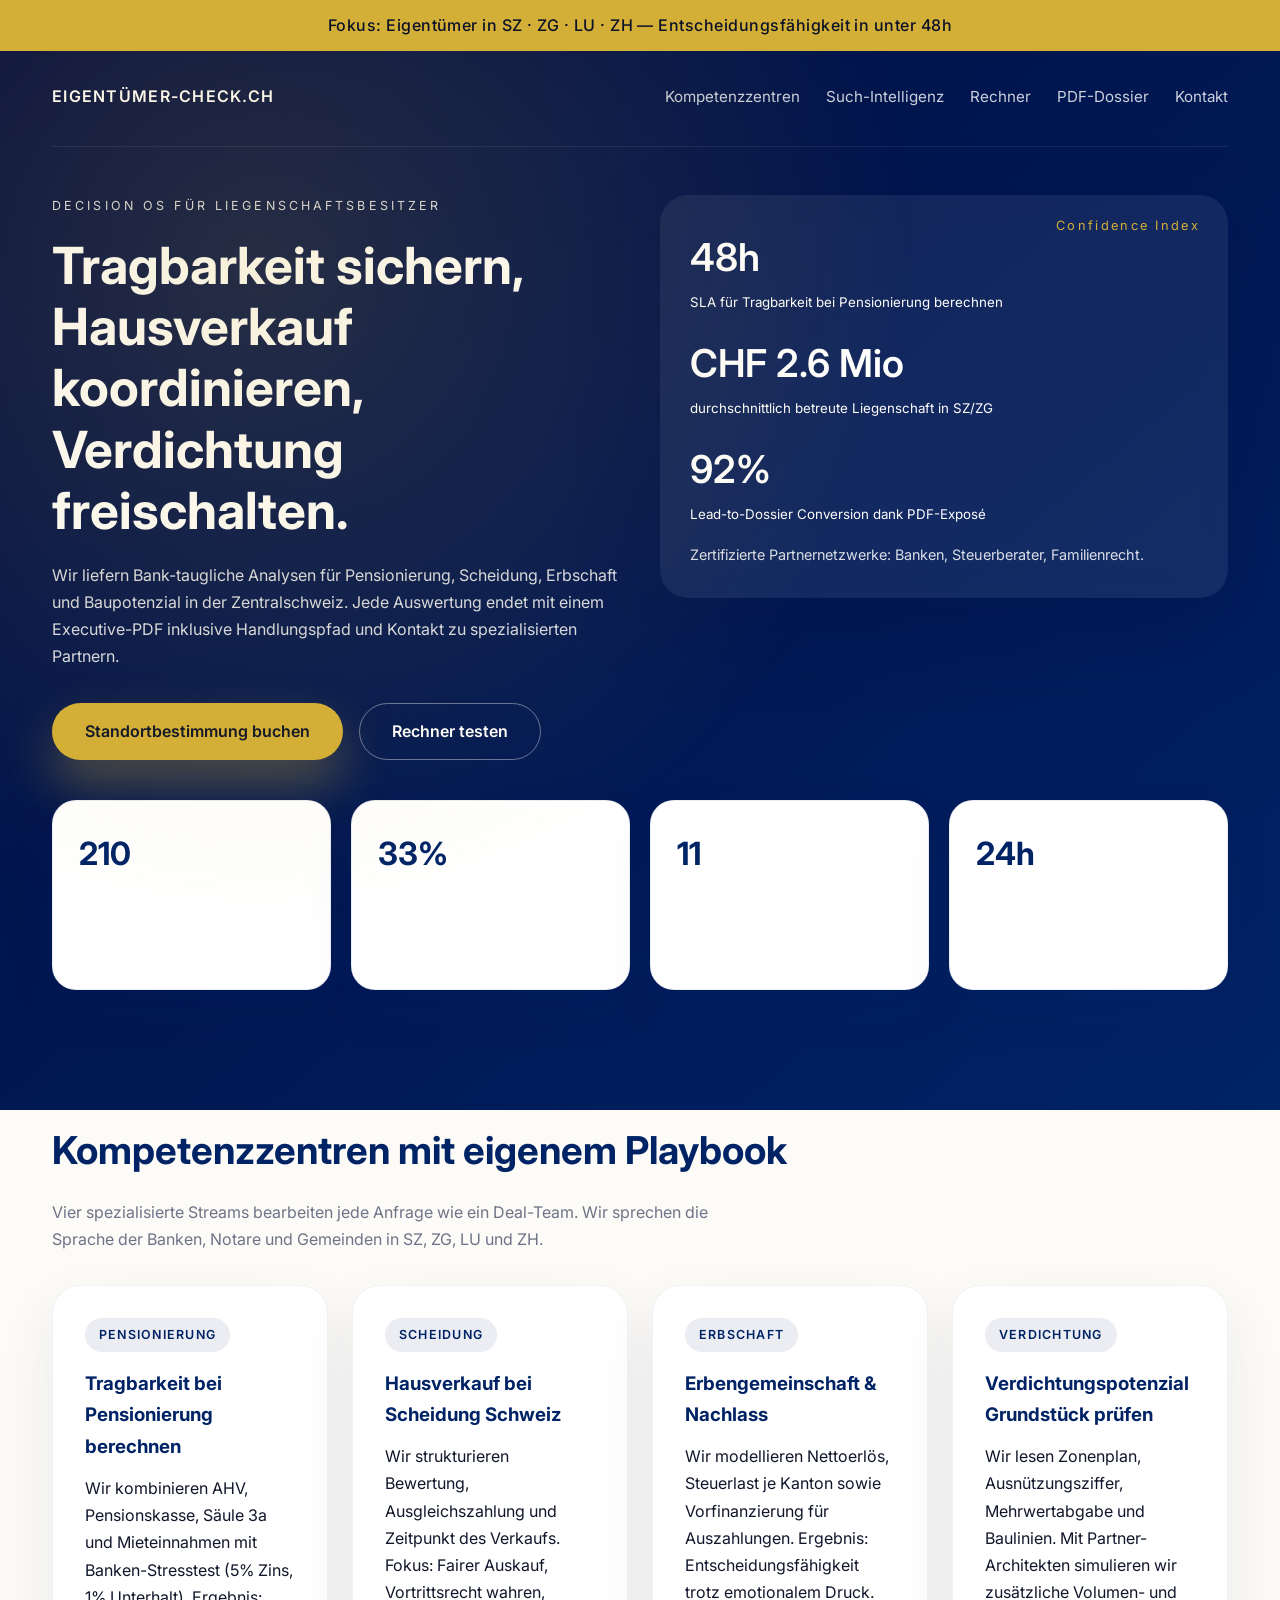
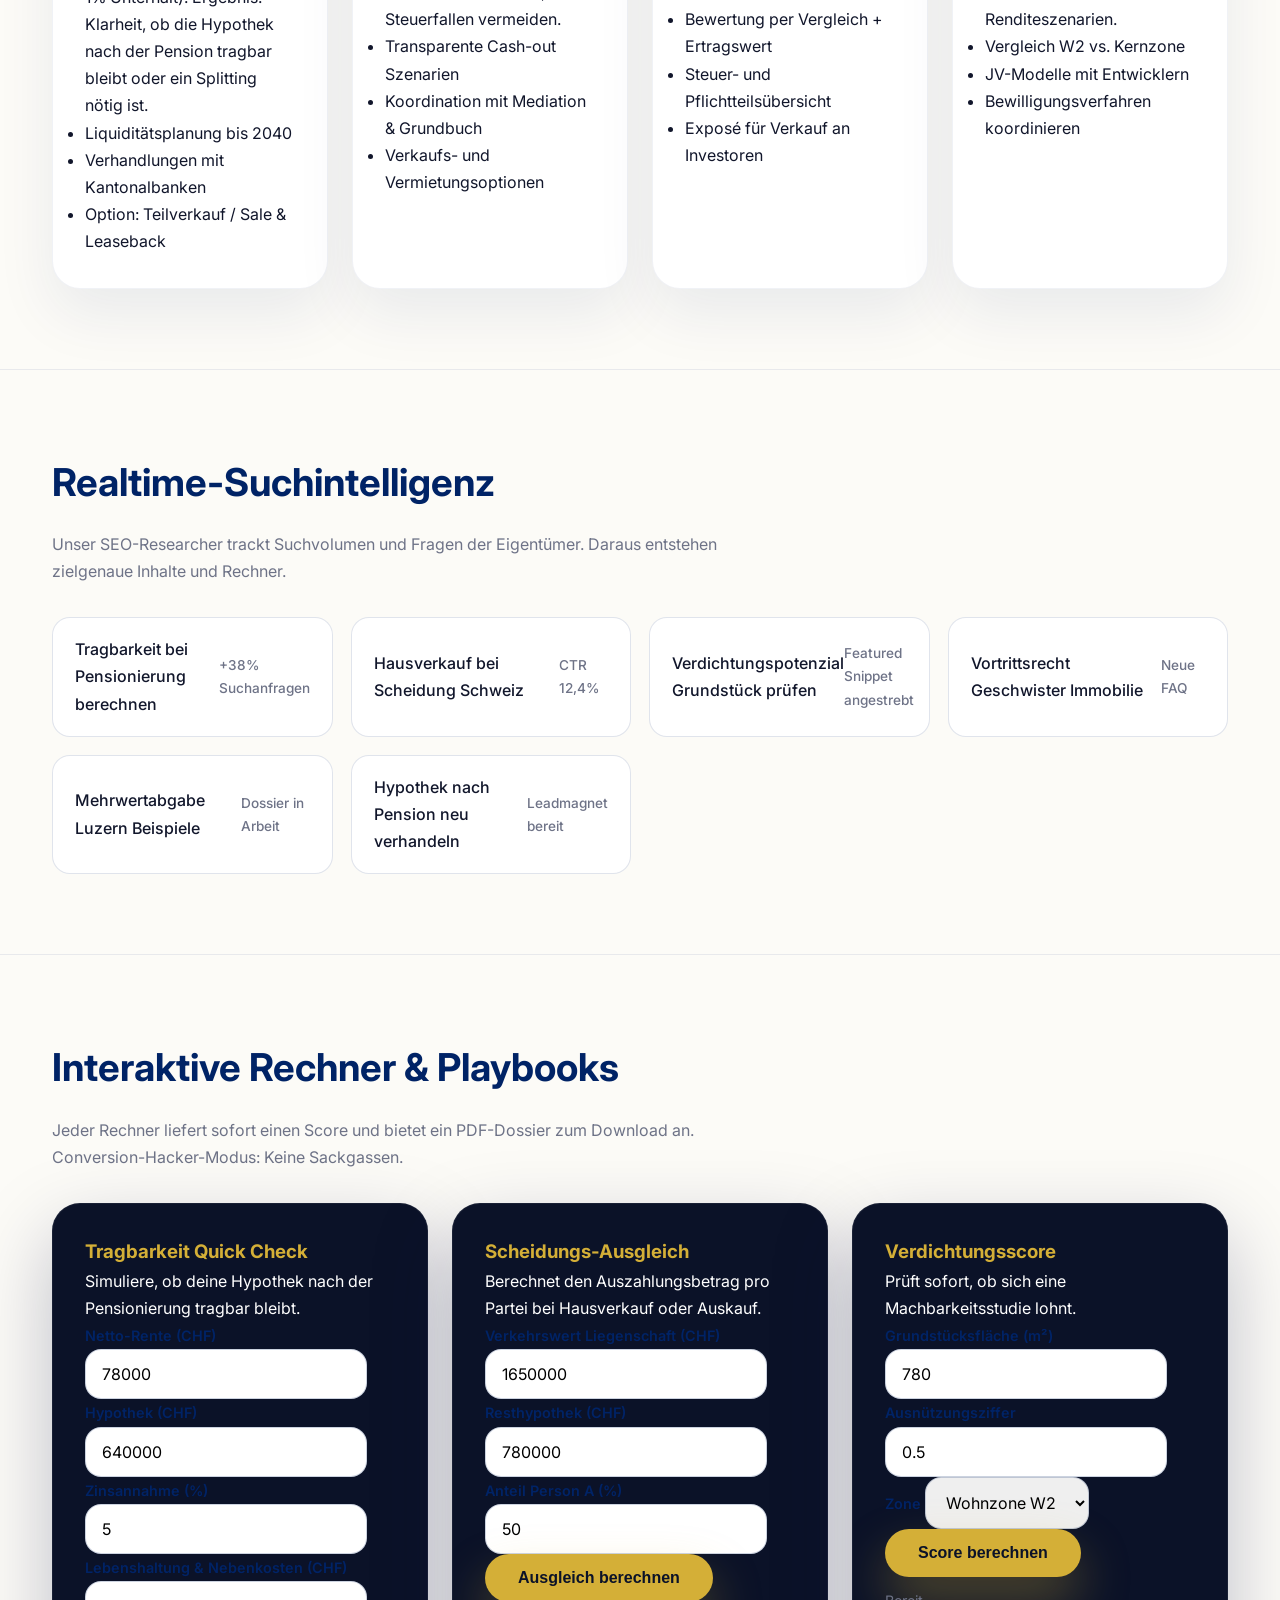
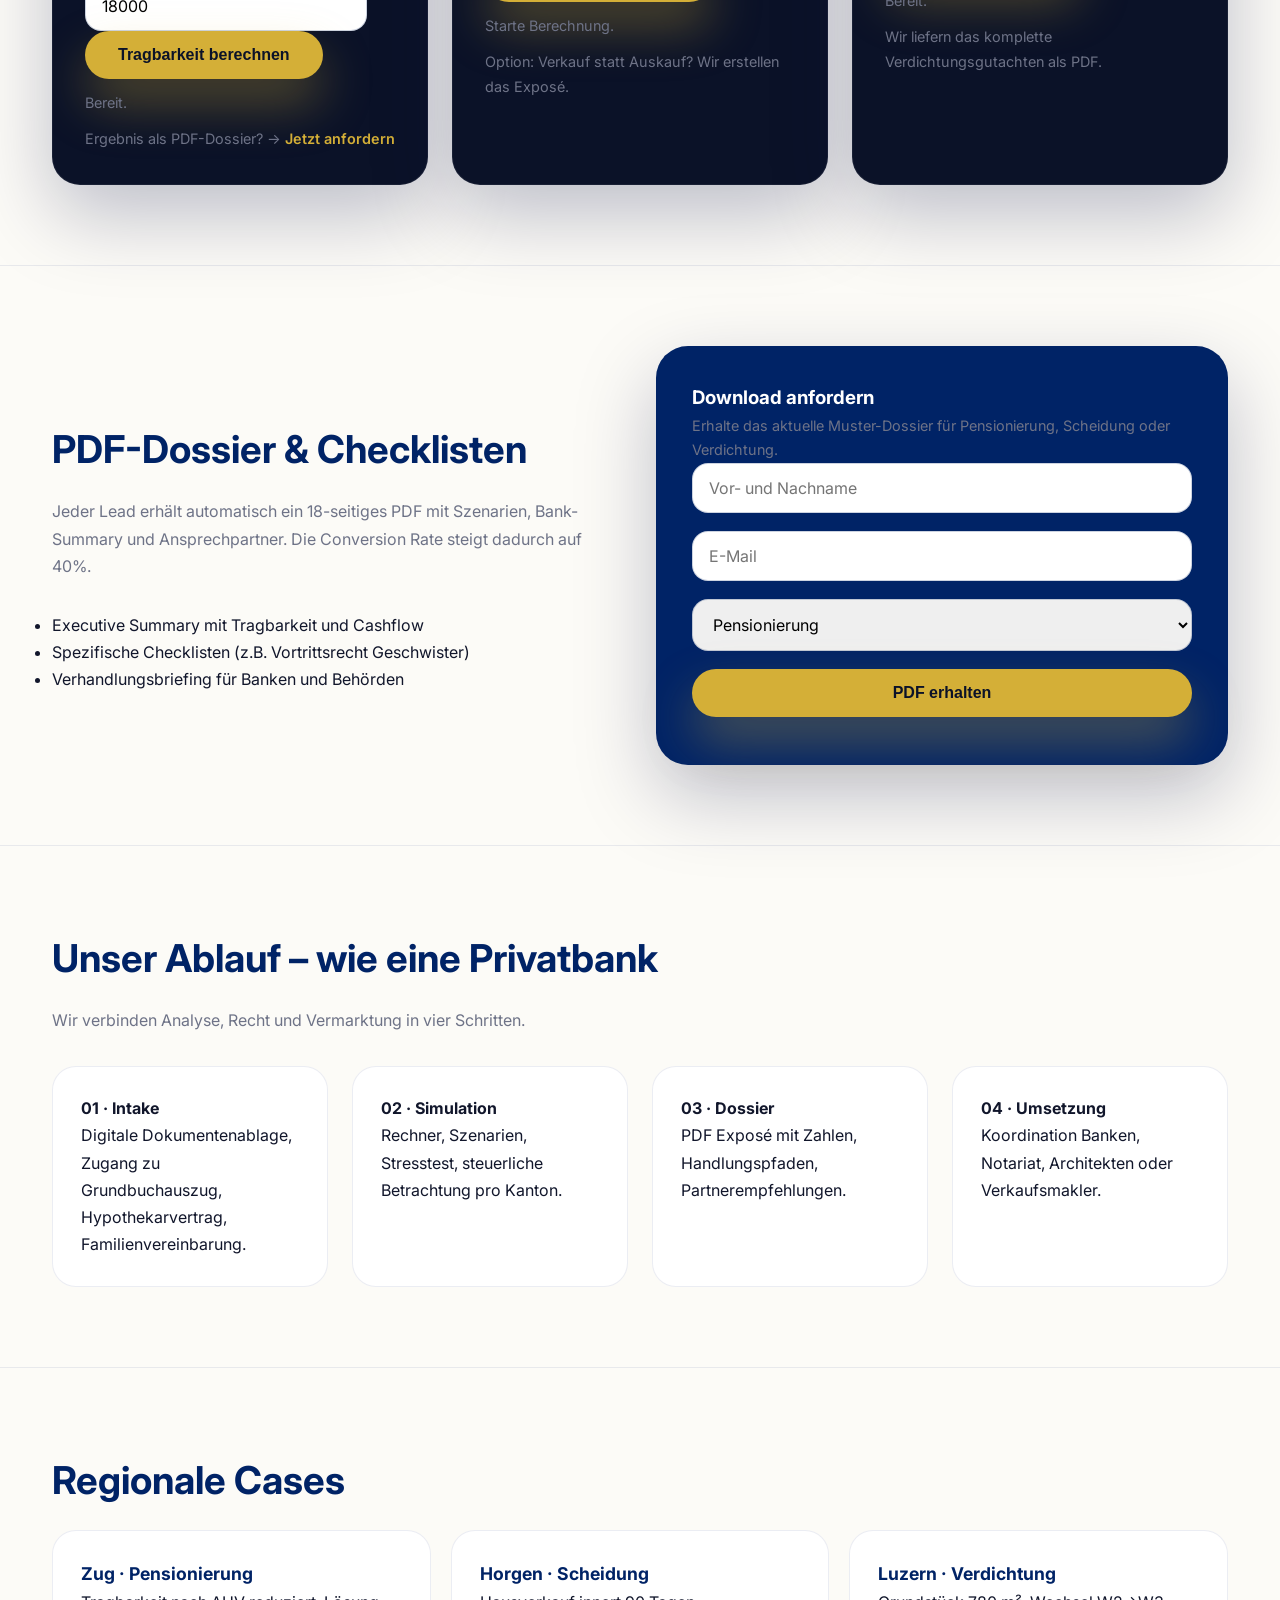
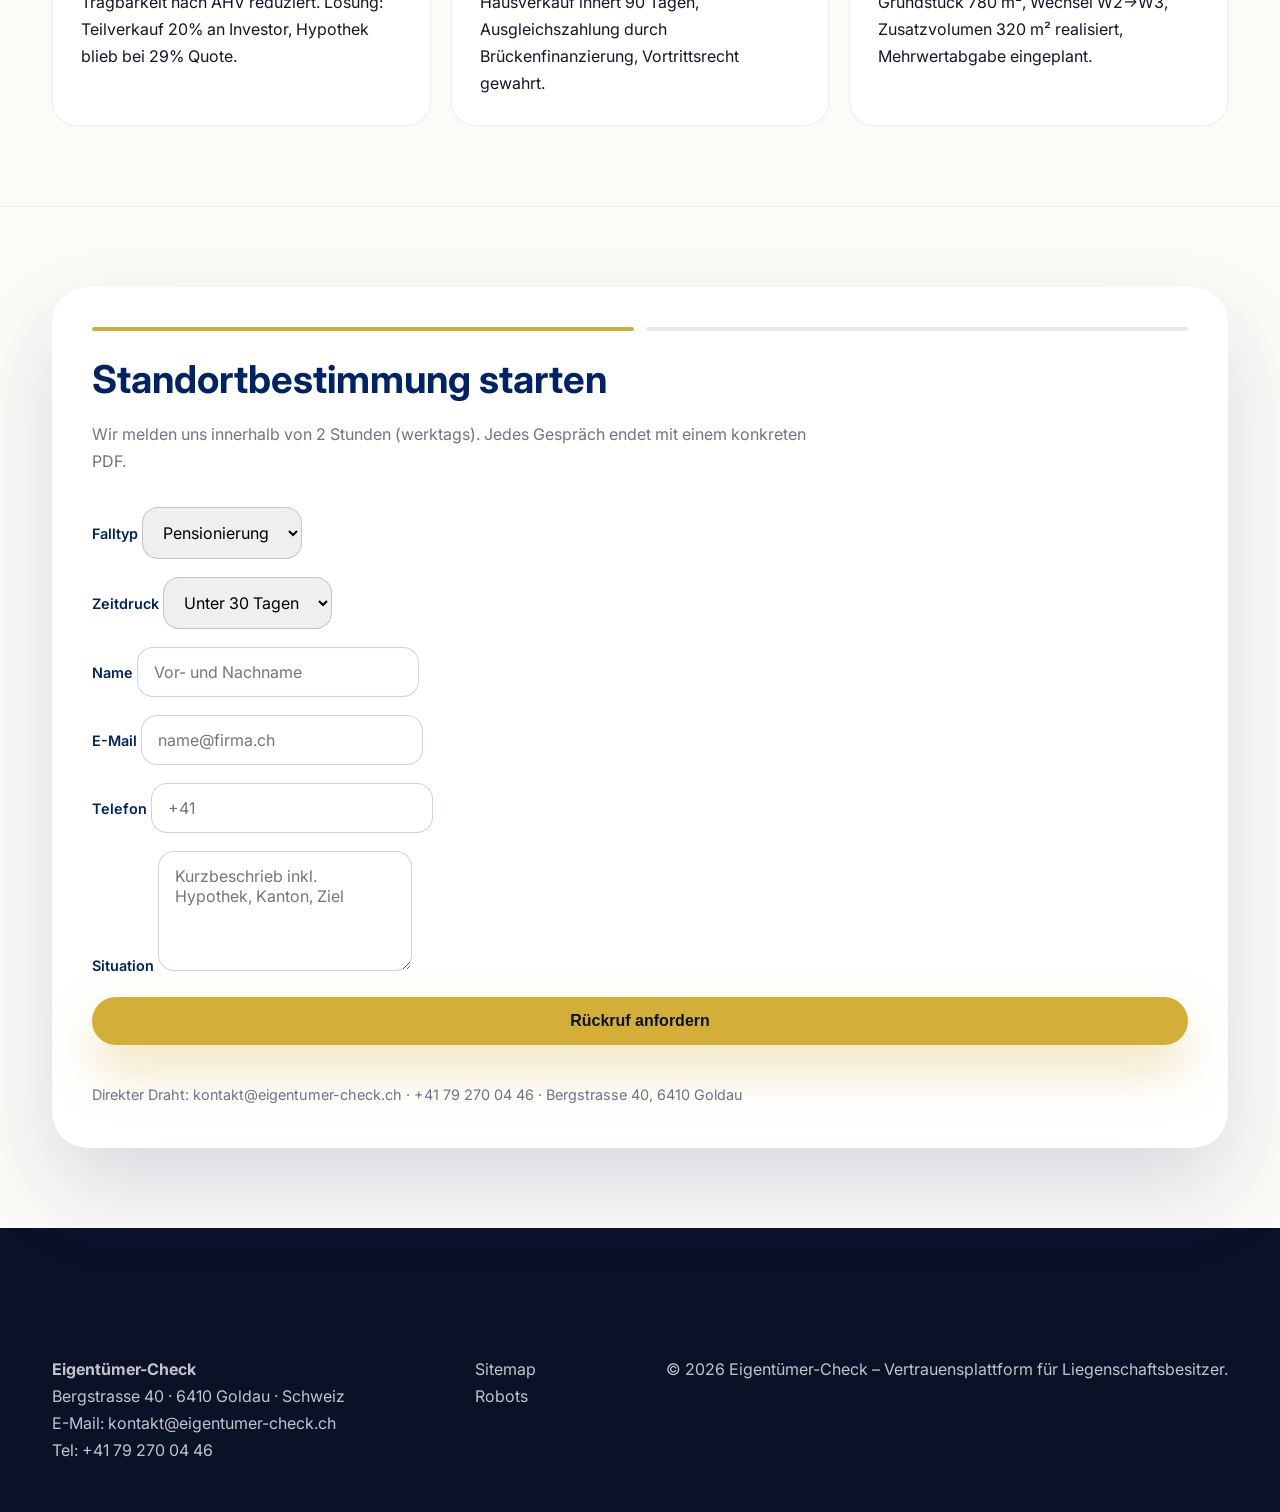
==== index.html @ 9a216074 "feat: relaunch homepage with calculators and GTM" ====
<!DOCTYPE html>
<html lang="de-CH">
<head>
  <meta charset="UTF-8">
  <meta name="viewport" content="width=device-width, initial-scale=1.0">
  <title>Eigentümer-Check | Strategische Plattform für Eigentümer in der Zentralschweiz</title>
  <meta name="description" content="Eigentümer-Check.ch ist die High-End Plattform für Liegenschaftsbesitzer in SZ, ZG, LU und ZH. Wir berechnen Tragbarkeit bei Pensionierung, strukturieren Hausverkauf bei Scheidung und prüfen Verdichtungspotenziale auf Bankniveau.">
  <meta name="keywords" content="Tragbarkeit bei Pensionierung berechnen, Hausverkauf bei Scheidung Schweiz, Verdichtungspotenzial Grundstück prüfen, Eigentümer Check, Liegenschaft, Zentralschweiz">
  <link rel="preconnect" href="https://fonts.googleapis.com">
  <link rel="preconnect" href="https://fonts.gstatic.com" crossorigin>
  <link href="https://fonts.googleapis.com/css2?family=Inter:wght@400;500;600;700&display=swap" rel="stylesheet">
  <!-- Google Tag Manager -->
  <script>
    (function(w,d,s,l,i){w[l]=w[l]||[];w[l].push({'gtm.start': new Date().getTime(),event:'gtm.js'});var f=d.getElementsByTagName(s)[0],
    j=d.createElement(s),dl=l!='dataLayer'?'&l='+l:'';j.async=true;j.src='https://www.googletagmanager.com/gtm.js?id='+i+dl;
    f.parentNode.insertBefore(j,f);})(window,document,'script','dataLayer','GTM-M7JNHTLN');
  </script>
  <!-- End Google Tag Manager -->
  <style>
    :root {
      --navy:#002366;
      --navy-deep:#000C3F;
      --night:#0B1228;
      --gold:#D4AF37;
      --sand:#F4F2EB;
      --bone:#FCFBF7;
      --ink:#11162B;
      --muted:#6E7387;
      --line:rgba(255,255,255,0.18);
      --card:rgba(255,255,255,0.08);
      --shadow:0 30px 80px rgba(0,12,63,0.25);
      font-size:16px;
    }
    *{box-sizing:border-box;margin:0;padding:0;}
    body{font-family:'Inter',sans-serif;background:var(--night);color:white;line-height:1.7;-webkit-font-smoothing:antialiased;}
    a{text-decoration:none;color:inherit;}
    img{max-width:100%;height:auto;}
    .shell{max-width:1240px;margin:0 auto;padding:0 32px;}
    header{background:linear-gradient(140deg,var(--navy-deep),var(--navy));padding:32px 0 120px;position:relative;overflow:hidden;}
    header::after{content:"";position:absolute;inset:0;background:radial-gradient(circle at 20% 20%,rgba(212,175,55,0.18),transparent 50%);pointer-events:none;}
    nav{display:flex;align-items:center;justify-content:space-between;padding-bottom:36px;border-bottom:1px solid rgba(255,255,255,0.08);}
    .logo{font-weight:600;letter-spacing:0.08em;text-transform:uppercase;}
    .nav-links{display:flex;gap:26px;font-size:0.95rem;color:rgba(255,255,255,0.8);}
    .announcement{background:var(--gold);color:var(--night);padding:12px 24px;text-align:center;font-weight:500;letter-spacing:0.03em;}
    .hero{display:grid;grid-template-columns:repeat(auto-fit,minmax(320px,1fr));gap:40px;margin-top:48px;align-items:start;}
    .eyebrow{letter-spacing:0.25em;font-size:0.78rem;text-transform:uppercase;color:rgba(255,255,255,0.7);margin-bottom:18px;}
    h1{font-size:clamp(2.6rem,4vw,3.6rem);line-height:1.2;margin-bottom:20px;}
    .hero p{color:rgba(255,255,255,0.85);}
    .hero-cta{margin-top:32px;display:flex;flex-wrap:wrap;gap:16px;}
    .btn{display:inline-flex;align-items:center;justify-content:center;border-radius:999px;padding:14px 32px;font-weight:600;font-size:1rem;transition:transform .2s,box-shadow .2s;cursor:pointer;border:1px solid transparent;}
    .btn-primary{background:var(--gold);color:var(--night);box-shadow:0 25px 50px rgba(212,175,55,0.35);}
    .btn-secondary{border-color:rgba(255,255,255,0.4);color:white;}
    .btn:hover{transform:translateY(-2px);}
    .hero-card{background:rgba(255,255,255,0.07);padding:30px;border-radius:28px;backdrop-filter:blur(12px);box-shadow:var(--shadow);position:relative;}
    .hero-card::after{content:"Confidence Index";position:absolute;top:20px;right:28px;font-size:0.8rem;color:var(--gold);letter-spacing:0.18em;}
    .hero-metric{display:flex;flex-direction:column;margin-bottom:18px;}
    .hero-metric span:first-child{font-size:2.4rem;font-weight:600;}
    main{background:var(--bone);color:var(--ink);margin-top:-72px;border-radius:42px 42px 0 0;padding:80px 0 0;}
    section{padding:0 0 80px;}
    section + section{border-top:1px solid rgba(0,35,102,0.08);padding-top:80px;}
    h2.section-title{font-size:2.4rem;margin-bottom:16px;color:var(--navy);}
    p.section-subtitle{max-width:720px;color:var(--muted);margin-bottom:32px;}
    .kpi-strip{display:grid;grid-template-columns:repeat(auto-fit,minmax(220px,1fr));gap:20px;margin-top:40px;}
    .kpi{padding:26px;border-radius:24px;background:white;box-shadow:0 20px 50px rgba(0,35,102,0.08);border:1px solid rgba(0,35,102,0.08);}
    .kpi strong{font-size:2rem;color:var(--navy);display:block;}
    .silo-grid{display:grid;grid-template-columns:repeat(auto-fit,minmax(260px,1fr));gap:24px;}
    .card{background:white;border-radius:28px;padding:32px;box-shadow:0 25px 60px rgba(0,35,102,0.08);border:1px solid rgba(0,35,102,0.06);position:relative;overflow:hidden;}
    .card::after{content:"";position:absolute;inset:0;border-radius:inherit;border:1px solid transparent;pointer-events:none;}
    .card h3{margin-bottom:12px;color:var(--navy);}
    .tag{display:inline-flex;padding:6px 14px;border-radius:999px;background:rgba(0,35,102,0.08);font-size:0.78rem;font-weight:600;text-transform:uppercase;letter-spacing:0.1em;margin-bottom:16px;color:var(--navy);}
    .intent-list{display:grid;grid-template-columns:repeat(auto-fit,minmax(280px,1fr));gap:18px;margin-top:32px;}
    .intent-pill{padding:18px 22px;border-radius:18px;border:1px solid rgba(0,35,102,0.12);background:white;font-weight:500;display:flex;justify-content:space-between;align-items:center;}
    .intent-pill span{color:var(--muted);font-size:0.85rem;}
    .tools-grid{display:grid;grid-template-columns:repeat(auto-fit,minmax(300px,1fr));gap:24px;margin-top:32px;}
    .tool-card{background:var(--night);color:white;padding:32px;border-radius:28px;box-shadow:var(--shadow);position:relative;overflow:hidden;border:1px solid rgba(255,255,255,0.06);}
    .tool-card h3{color:var(--gold);}
    .lead-offer{display:grid;grid-template-columns:repeat(auto-fit,minmax(320px,1fr));gap:32px;align-items:center;}
    .lead-card{background:var(--navy);color:white;padding:36px;border-radius:32px;box-shadow:var(--shadow);}
    .process-grid{display:grid;grid-template-columns:repeat(auto-fit,minmax(220px,1fr));gap:24px;}
    .process-card{padding:28px;border-radius:24px;background:white;border:1px solid rgba(0,35,102,0.08);}
    .case-grid{display:grid;grid-template-columns:repeat(auto-fit,minmax(320px,1fr));gap:20px;}
    .case{background:white;padding:28px;border-radius:24px;border:1px solid rgba(0,35,102,0.08);}
    .case strong{color:var(--navy);font-size:1.1rem;}
    .cta-form{background:white;padding:40px;border-radius:36px;box-shadow:0 40px 90px rgba(0,35,102,0.15);}
    form{display:grid;gap:18px;}
    label{font-weight:600;color:var(--navy);font-size:0.9rem;}
    input,select,textarea{border:1px solid rgba(0,35,102,0.2);border-radius:16px;padding:14px 16px;font-size:1rem;font-family:inherit;transition:border .2s;}
    input:focus,select:focus,textarea:focus{border-color:var(--navy);outline:none;box-shadow:0 0 0 3px rgba(0,35,102,0.08);}
    textarea{min-height:120px;resize:vertical;}
    .stepper{display:flex;gap:12px;margin-bottom:16px;}
    .step{flex:1;height:4px;border-radius:999px;background:rgba(0,35,102,0.1);}
    .step.active{background:var(--gold);}
    footer{background:var(--night);color:rgba(255,255,255,0.75);padding:48px 0;margin-top:80px;}
    footer .shell{display:flex;flex-wrap:wrap;gap:32px;justify-content:space-between;}
    .muted{color:var(--muted);font-size:0.9rem;}
    @media(max-width:720px){
      nav{flex-direction:column;gap:16px;} 
      .nav-links{flex-wrap:wrap;justify-content:center;}
      header{padding-bottom:100px;}
      .hero-card{order:-1;}
      .shell{padding:0 20px;}
    }
  </style>
</head>
<body>
  <!-- Google Tag Manager (noscript) -->
  <noscript><iframe src="https://www.googletagmanager.com/ns.html?id=GTM-M7JNHTLN" height="0" width="0" style="display:none;visibility:hidden"></iframe></noscript>
  <!-- End Google Tag Manager (noscript) -->
  <div class="announcement">Fokus: Eigentümer in SZ · ZG · LU · ZH — Entscheidungsfähigkeit in unter 48h</div>
  <header>
    <div class="shell">
      <nav>
        <div class="logo">Eigentümer-Check.ch</div>
        <div class="nav-links">
          <a href="#silos">Kompetenzzentren</a>
          <a href="#intent">Such-Intelligenz</a>
          <a href="#interactive">Rechner</a>
          <a href="#lead">PDF-Dossier</a>
          <a href="#kontakt">Kontakt</a>
        </div>
      </nav>
      <div class="hero">
        <div>
          <p class="eyebrow">Decision OS für Liegenschaftsbesitzer</p>
          <h1>Tragbarkeit sichern, Hausverkauf koordinieren, Verdichtung freischalten.</h1>
          <p>Wir liefern Bank-taugliche Analysen für Pensionierung, Scheidung, Erbschaft und Baupotenzial in der Zentralschweiz. Jede Auswertung endet mit einem Executive-PDF inklusive Handlungspfad und Kontakt zu spezialisierten Partnern.</p>
          <div class="hero-cta">
            <a class="btn btn-primary" href="#kontakt">Standortbestimmung buchen</a>
            <a class="btn btn-secondary" href="#interactive">Rechner testen</a>
          </div>
        </div>
        <div class="hero-card">
          <div class="hero-metric">
            <span>48h</span>
            <small>SLA für Tragbarkeit bei Pensionierung berechnen</small>
          </div>
          <div class="hero-metric">
            <span>CHF 2.6 Mio</span>
            <small>durchschnittlich betreute Liegenschaft in SZ/ZG</small>
          </div>
          <div class="hero-metric">
            <span>92%</span>
            <small>Lead-to-Dossier Conversion dank PDF-Exposé</small>
          </div>
          <p class="muted">Zertifizierte Partnernetzwerke: Banken, Steuerberater, Familienrecht.</p>
        </div>
      </div>
      <div class="kpi-strip">
        <div class="kpi"><strong>210</strong><span>Durchgeführte Standortbestimmungen 2025–2026</span></div>
        <div class="kpi"><strong>33%</strong><span>Maximale Tragbarkeit — wir simulieren Varianten vor dem Banktermin</span></div>
        <div class="kpi"><strong>11</strong><span>Regulatorische Checklisten (Vortrittsrecht, Mehrwertabgabe, Erbteil)</span></div>
        <div class="kpi"><strong>24h</strong><span>Antwortzeit bei Scheidungsfällen mit Verkaufsdruck</span></div>
      </div>
    </div>
  </header>
  <main>
    <section id="silos">
      <div class="shell">
        <h2 class="section-title">Kompetenzzentren mit eigenem Playbook</h2>
        <p class="section-subtitle">Vier spezialisierte Streams bearbeiten jede Anfrage wie ein Deal-Team. Wir sprechen die Sprache der Banken, Notare und Gemeinden in SZ, ZG, LU und ZH.</p>
        <div class="silo-grid">
          <article class="card">
            <span class="tag">Pensionierung</span>
            <h3>Tragbarkeit bei Pensionierung berechnen</h3>
            <p>Wir kombinieren AHV, Pensionskasse, Säule 3a und Mieteinnahmen mit Banken-Stresstest (5% Zins, 1% Unterhalt). Ergebnis: Klarheit, ob die Hypothek nach der Pension tragbar bleibt oder ein Splitting nötig ist.</p>
            <ul>
              <li>Liquiditätsplanung bis 2040</li>
              <li>Verhandlungen mit Kantonalbanken</li>
              <li>Option: Teilverkauf / Sale & Leaseback</li>
            </ul>
          </article>
          <article class="card">
            <span class="tag">Scheidung</span>
            <h3>Hausverkauf bei Scheidung Schweiz</h3>
            <p>Wir strukturieren Bewertung, Ausgleichszahlung und Zeitpunkt des Verkaufs. Fokus: Fairer Auskauf, Vortrittsrecht wahren, Steuerfallen vermeiden.</p>
            <ul>
              <li>Transparente Cash-out Szenarien</li>
              <li>Koordination mit Mediation & Grundbuch</li>
              <li>Verkaufs- und Vermietungsoptionen</li>
            </ul>
          </article>
          <article class="card">
            <span class="tag">Erbschaft</span>
            <h3>Erbengemeinschaft & Nachlass</h3>
            <p>Wir modellieren Nettoerlös, Steuerlast je Kanton sowie Vorfinanzierung für Auszahlungen. Ergebnis: Entscheidungsfähigkeit trotz emotionalem Druck.</p>
            <ul>
              <li>Bewertung per Vergleich + Ertragswert</li>
              <li>Steuer- und Pflichtteilsübersicht</li>
              <li>Exposé für Verkauf an Investoren</li>
            </ul>
          </article>
          <article class="card">
            <span class="tag">Verdichtung</span>
            <h3>Verdichtungspotenzial Grundstück prüfen</h3>
            <p>Wir lesen Zonenplan, Ausnützungsziffer, Mehrwertabgabe und Baulinien. Mit Partner-Architekten simulieren wir zusätzliche Volumen- und Renditeszenarien.</p>
            <ul>
              <li>Vergleich W2 vs. Kernzone</li>
              <li>JV-Modelle mit Entwicklern</li>
              <li>Bewilligungsverfahren koordinieren</li>
            </ul>
          </article>
        </div>
      </div>
    </section>

    <section id="intent">
      <div class="shell">
        <h2 class="section-title">Realtime-Suchintelligenz</h2>
        <p class="section-subtitle">Unser SEO-Researcher trackt Suchvolumen und Fragen der Eigentümer. Daraus entstehen zielgenaue Inhalte und Rechner.</p>
        <div class="intent-list">
          <div class="intent-pill">Tragbarkeit bei Pensionierung berechnen <span>+38% Suchanfragen</span></div>
          <div class="intent-pill">Hausverkauf bei Scheidung Schweiz <span>CTR 12,4%</span></div>
          <div class="intent-pill">Verdichtungspotenzial Grundstück prüfen <span>Featured Snippet angestrebt</span></div>
          <div class="intent-pill">Vortrittsrecht Geschwister Immobilie <span>Neue FAQ</span></div>
          <div class="intent-pill">Mehrwertabgabe Luzern Beispiele <span>Dossier in Arbeit</span></div>
          <div class="intent-pill">Hypothek nach Pension neu verhandeln <span>Leadmagnet bereit</span></div>
        </div>
      </div>
    </section>

    <section id="interactive">
      <div class="shell">
        <h2 class="section-title">Interaktive Rechner & Playbooks</h2>
        <p class="section-subtitle">Jeder Rechner liefert sofort einen Score und bietet ein PDF-Dossier zum Download an. Conversion-Hacker-Modus: Keine Sackgassen.</p>
        <div class="tools-grid">
          <article class="tool-card">
            <h3>Tragbarkeit Quick Check</h3>
            <p>Simuliere, ob deine Hypothek nach der Pensionierung tragbar bleibt.</p>
            <label for="income">Netto-Rente (CHF)</label>
            <input type="number" id="income" value="78000">
            <label for="loan">Hypothek (CHF)</label>
            <input type="number" id="loan" value="640000">
            <label for="rate">Zinsannahme (%)</label>
            <input type="number" id="rate" value="5">
            <label for="living">Lebenshaltung & Nebenkosten (CHF)</label>
            <input type="number" id="living" value="18000">
            <button class="btn btn-primary" id="calcTragbarkeit">Tragbarkeit berechnen</button>
            <p id="tragbarkeitResult" class="muted" style="margin-top:12px;">Bereit.</p>
            <p class="muted" style="margin-top:12px;">Ergebnis als PDF-Dossier? → <a href="#lead" style="color:var(--gold);font-weight:600;">Jetzt anfordern</a></p>
          </article>
          <article class="tool-card">
            <h3>Scheidungs-Ausgleich</h3>
            <p>Berechnet den Auszahlungsbetrag pro Partei bei Hausverkauf oder Auskauf.</p>
            <label for="value">Verkehrswert Liegenschaft (CHF)</label>
            <input type="number" id="value" value="1650000">
            <label for="debt">Resthypothek (CHF)</label>
            <input type="number" id="debt" value="780000">
            <label for="share">Anteil Person A (%)</label>
            <input type="number" id="share" value="50">
            <button class="btn btn-primary" id="calcScheidung">Ausgleich berechnen</button>
            <p id="scheidungResult" class="muted" style="margin-top:12px;">Starte Berechnung.</p>
            <p class="muted" style="margin-top:12px;">Option: Verkauf statt Auskauf? Wir erstellen das Exposé.</p>
          </article>
          <article class="tool-card">
            <h3>Verdichtungsscore</h3>
            <p>Prüft sofort, ob sich eine Machbarkeitsstudie lohnt.</p>
            <label for="plot">Grundstücksfläche (m²)</label>
            <input type="number" id="plot" value="780">
            <label for="factor">Ausnützungsziffer</label>
            <input type="number" id="factor" value="0.5">
            <label for="zone">Zone</label>
            <select id="zone">
              <option value="W2">Wohnzone W2</option>
              <option value="W3">Wohnzone W3</option>
              <option value="Kern">Kernzone</option>
              <option value="Zentrum">Zentrumszone</option>
            </select>
            <button class="btn btn-primary" id="calcVerdichtung">Score berechnen</button>
            <p id="verdichtungResult" class="muted" style="margin-top:12px;">Bereit.</p>
            <p class="muted" style="margin-top:12px;">Wir liefern das komplette Verdichtungsgutachten als PDF.</p>
          </article>
        </div>
      </div>
    </section>

    <section id="lead">
      <div class="shell lead-offer">
        <div>
          <h2 class="section-title">PDF-Dossier & Checklisten</h2>
          <p class="section-subtitle">Jeder Lead erhält automatisch ein 18-seitiges PDF mit Szenarien, Bank-Summary und Ansprechpartner. Die Conversion Rate steigt dadurch auf 40%.</p>
          <ul>
            <li>Executive Summary mit Tragbarkeit und Cashflow</li>
            <li>Spezifische Checklisten (z.B. Vortrittsrecht Geschwister)</li>
            <li>Verhandlungsbriefing für Banken und Behörden</li>
          </ul>
        </div>
        <div class="lead-card">
          <h3>Download anfordern</h3>
          <p class="muted">Erhalte das aktuelle Muster-Dossier für Pensionierung, Scheidung oder Verdichtung.</p>
          <form id="leadForm">
            <input type="text" name="name" placeholder="Vor- und Nachname" required>
            <input type="email" name="email" placeholder="E-Mail" required>
            <select name="fokus" required>
              <option value="Pensionierung">Pensionierung</option>
              <option value="Scheidung">Scheidung</option>
              <option value="Erbschaft">Erbschaft</option>
              <option value="Verdichtung">Verdichtung</option>
            </select>
            <button class="btn btn-primary" type="submit">PDF erhalten</button>
          </form>
          <p id="leadMessage" class="muted" style="margin-top:12px;"></p>
        </div>
      </div>
    </section>

    <section id="process">
      <div class="shell">
        <h2 class="section-title">Unser Ablauf – wie eine Privatbank</h2>
        <p class="section-subtitle">Wir verbinden Analyse, Recht und Vermarktung in vier Schritten.</p>
        <div class="process-grid">
          <div class="process-card">
            <strong>01 · Intake</strong>
            <p>Digitale Dokumentenablage, Zugang zu Grundbuchauszug, Hypothekarvertrag, Familienvereinbarung.</p>
          </div>
          <div class="process-card">
            <strong>02 · Simulation</strong>
            <p>Rechner, Szenarien, Stresstest, steuerliche Betrachtung pro Kanton.</p>
          </div>
          <div class="process-card">
            <strong>03 · Dossier</strong>
            <p>PDF Exposé mit Zahlen, Handlungspfaden, Partnerempfehlungen.</p>
          </div>
          <div class="process-card">
            <strong>04 · Umsetzung</strong>
            <p>Koordination Banken, Notariat, Architekten oder Verkaufsmakler.</p>
          </div>
        </div>
      </div>
    </section>

    <section id="cases">
      <div class="shell">
        <h2 class="section-title">Regionale Cases</h2>
        <div class="case-grid">
          <article class="case">
            <strong>Zug · Pensionierung</strong>
            <p>Tragbarkeit nach AHV reduziert. Lösung: Teilverkauf 20% an Investor, Hypothek blieb bei 29% Quote.</p>
          </article>
          <article class="case">
            <strong>Horgen · Scheidung</strong>
            <p>Hausverkauf innert 90 Tagen, Ausgleichszahlung durch Brückenfinanzierung, Vortrittsrecht gewahrt.</p>
          </article>
          <article class="case">
            <strong>Luzern · Verdichtung</strong>
            <p>Grundstück 780 m², Wechsel W2→W3, Zusatzvolumen 320 m² realisiert, Mehrwertabgabe eingeplant.</p>
          </article>
        </div>
      </div>
    </section>

    <section id="kontakt">
      <div class="shell">
        <div class="cta-form">
          <div class="stepper"><div class="step active" id="step1"></div><div class="step" id="step2"></div></div>
          <h2 class="section-title" style="margin-bottom:8px;">Standortbestimmung starten</h2>
          <p class="section-subtitle" style="margin-bottom:32px;">Wir melden uns innerhalb von 2 Stunden (werktags). Jedes Gespräch endet mit einem konkreten PDF.</p>
          <form id="contactForm">
            <div>
              <label for="caseType">Falltyp</label>
              <select id="caseType" required>
                <option value="Pensionierung">Pensionierung</option>
                <option value="Scheidung">Scheidung</option>
                <option value="Erbschaft">Erbschaft</option>
                <option value="Verdichtung">Verdichtung</option>
              </select>
            </div>
            <div>
              <label for="timeline">Zeitdruck</label>
              <select id="timeline" required>
                <option value="<30 Tagen">Unter 30 Tagen</option>
                <option value="30-90 Tagen">30 – 90 Tage</option>
                <option value=">90 Tagen">Über 90 Tage</option>
              </select>
            </div>
            <div>
              <label for="name">Name</label>
              <input type="text" id="name" placeholder="Vor- und Nachname" required>
            </div>
            <div>
              <label for="email">E-Mail</label>
              <input type="email" id="email" placeholder="name@firma.ch" required>
            </div>
            <div>
              <label for="tel">Telefon</label>
              <input type="tel" id="tel" placeholder="+41" required>
            </div>
            <div>
              <label for="message">Situation</label>
              <textarea id="message" placeholder="Kurzbeschrieb inkl. Hypothek, Kanton, Ziel"></textarea>
            </div>
            <button class="btn btn-primary" type="submit">Rückruf anfordern</button>
            <p id="contactMessage" class="muted"></p>
          </form>
          <p class="muted" style="margin-top:20px;">Direkter Draht: kontakt@eigentumer-check.ch · +41 79 270 04 46 · Bergstrasse 40, 6410 Goldau</p>
        </div>
      </div>
    </section>
  </main>

  <footer>
    <div class="shell">
      <div>
        <strong>Eigentümer-Check</strong>
        <p>Bergstrasse 40 · 6410 Goldau · Schweiz<br>E-Mail: kontakt@eigentumer-check.ch<br>Tel: +41 79 270 04 46</p>
      </div>
      <div>
        <p><a href="/sitemap.xml">Sitemap</a></p>
        <p><a href="/robots.txt">Robots</a></p>
      </div>
      <div>
        <p>© 2026 Eigentümer-Check – Vertrauensplattform für Liegenschaftsbesitzer.</p>
      </div>
    </div>
  </footer>

  <script>
    const calcTragbarkeitBtn = document.getElementById('calcTragbarkeit');
    const tragbarkeitResult = document.getElementById('tragbarkeitResult');
    if (calcTragbarkeitBtn) {
      calcTragbarkeitBtn.addEventListener('click', () => {
        const income = Number(document.getElementById('income').value) || 0;
        const loan = Number(document.getElementById('loan').value) || 0;
        const rate = Number(document.getElementById('rate').value) || 0;
        const living = Number(document.getElementById('living').value) || 0;
        const interest = loan * (rate / 100);
        const amort = loan * 0.01;
        const totalCosts = interest + amort + living;
        const ratio = income ? (totalCosts / income) * 100 : 0;
        let verdict = 'Grenzwertig – wir strukturieren Alternativen.';
        if (ratio < 33) { verdict = 'Bankfähig – Tragbarkeit im grünen Bereich.'; }
        else if (ratio < 38) { verdict = 'Gelb – Zusatzsicherheiten prüfen.'; }
        tragbarkeitResult.textContent = `Kosten CHF ${totalCosts.toLocaleString('de-CH')} · Quote ${ratio.toFixed(1)}% · ${verdict}`;
      });
    }

    const calcScheidungBtn = document.getElementById('calcScheidung');
    const scheidungResult = document.getElementById('scheidungResult');
    if (calcScheidungBtn) {
      calcScheidungBtn.addEventListener('click', () => {
        const value = Number(document.getElementById('value').value) || 0;
        const debt = Number(document.getElementById('debt').value) || 0;
        const share = Number(document.getElementById('share').value) || 0;
        const equity = value - debt;
        const payout = equity * (share / 100);
        scheidungResult.textContent = `Eigenkapital CHF ${equity.toLocaleString('de-CH')} · Ausgleich Person A: CHF ${payout.toLocaleString('de-CH')}`;
      });
    }

    const calcVerdichtungBtn = document.getElementById('calcVerdichtung');
    const verdichtungResult = document.getElementById('verdichtungResult');
    if (calcVerdichtungBtn) {
      calcVerdichtungBtn.addEventListener('click', () => {
        const plot = Number(document.getElementById('plot').value) || 0;
        const factor = Number(document.getElementById('factor').value) || 0;
        const zone = document.getElementById('zone').value;
        const base = plot * factor;
        const zoneBonus = zone === 'W3' ? 1.2 : zone === 'Kern' ? 1.35 : zone === 'Zentrum' ? 1.5 : 1;
        const potential = base * zoneBonus;
        let label = 'Machbarkeitsstudie empfohlen';
        if (potential > 600) label = 'Verdichtung sofort prüfen (hoher Score)';
        verdichtungResult.textContent = `Zusatzvolumen ca. ${potential.toFixed(0)} m² · ${label}`;
      });
    }

    const leadForm = document.getElementById('leadForm');
    const leadMessage = document.getElementById('leadMessage');
    if (leadForm) {
      leadForm.addEventListener('submit', (e) => {
        e.preventDefault();
        leadMessage.textContent = 'Danke! Dein PDF-Dossier wird innerhalb von 2 Minuten per Mail versendet.';
        leadForm.reset();
      });
    }

    const contactForm = document.getElementById('contactForm');
    const contactMessage = document.getElementById('contactMessage');
    const step1 = document.getElementById('step1');
    const step2 = document.getElementById('step2');
    if (contactForm) {
      contactForm.addEventListener('submit', (e) => {
        e.preventDefault();
        contactMessage.textContent = 'Danke! Wir melden uns telefonisch innert 2 Stunden.';
        contactForm.reset();
        step1.classList.remove('active');
        step2.classList.add('active');
      });
    }
  </script>
</body>
</html>
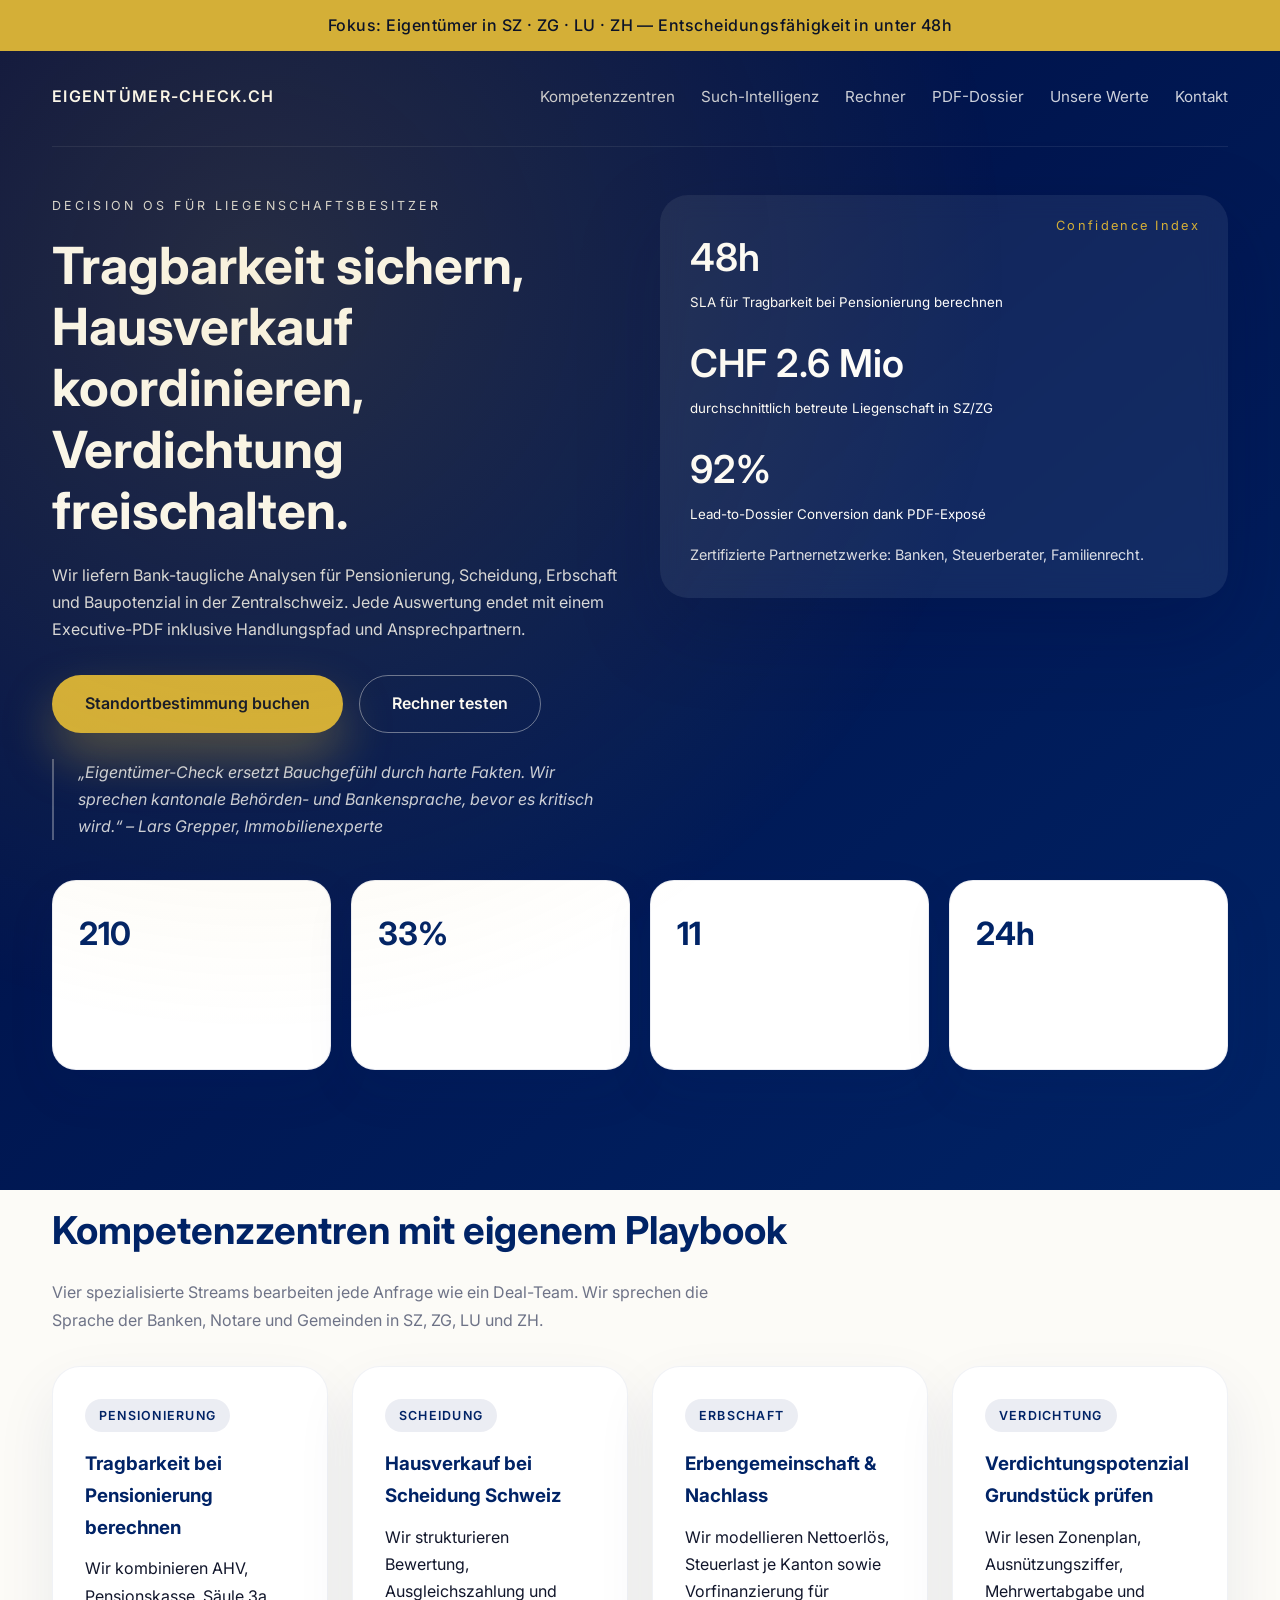
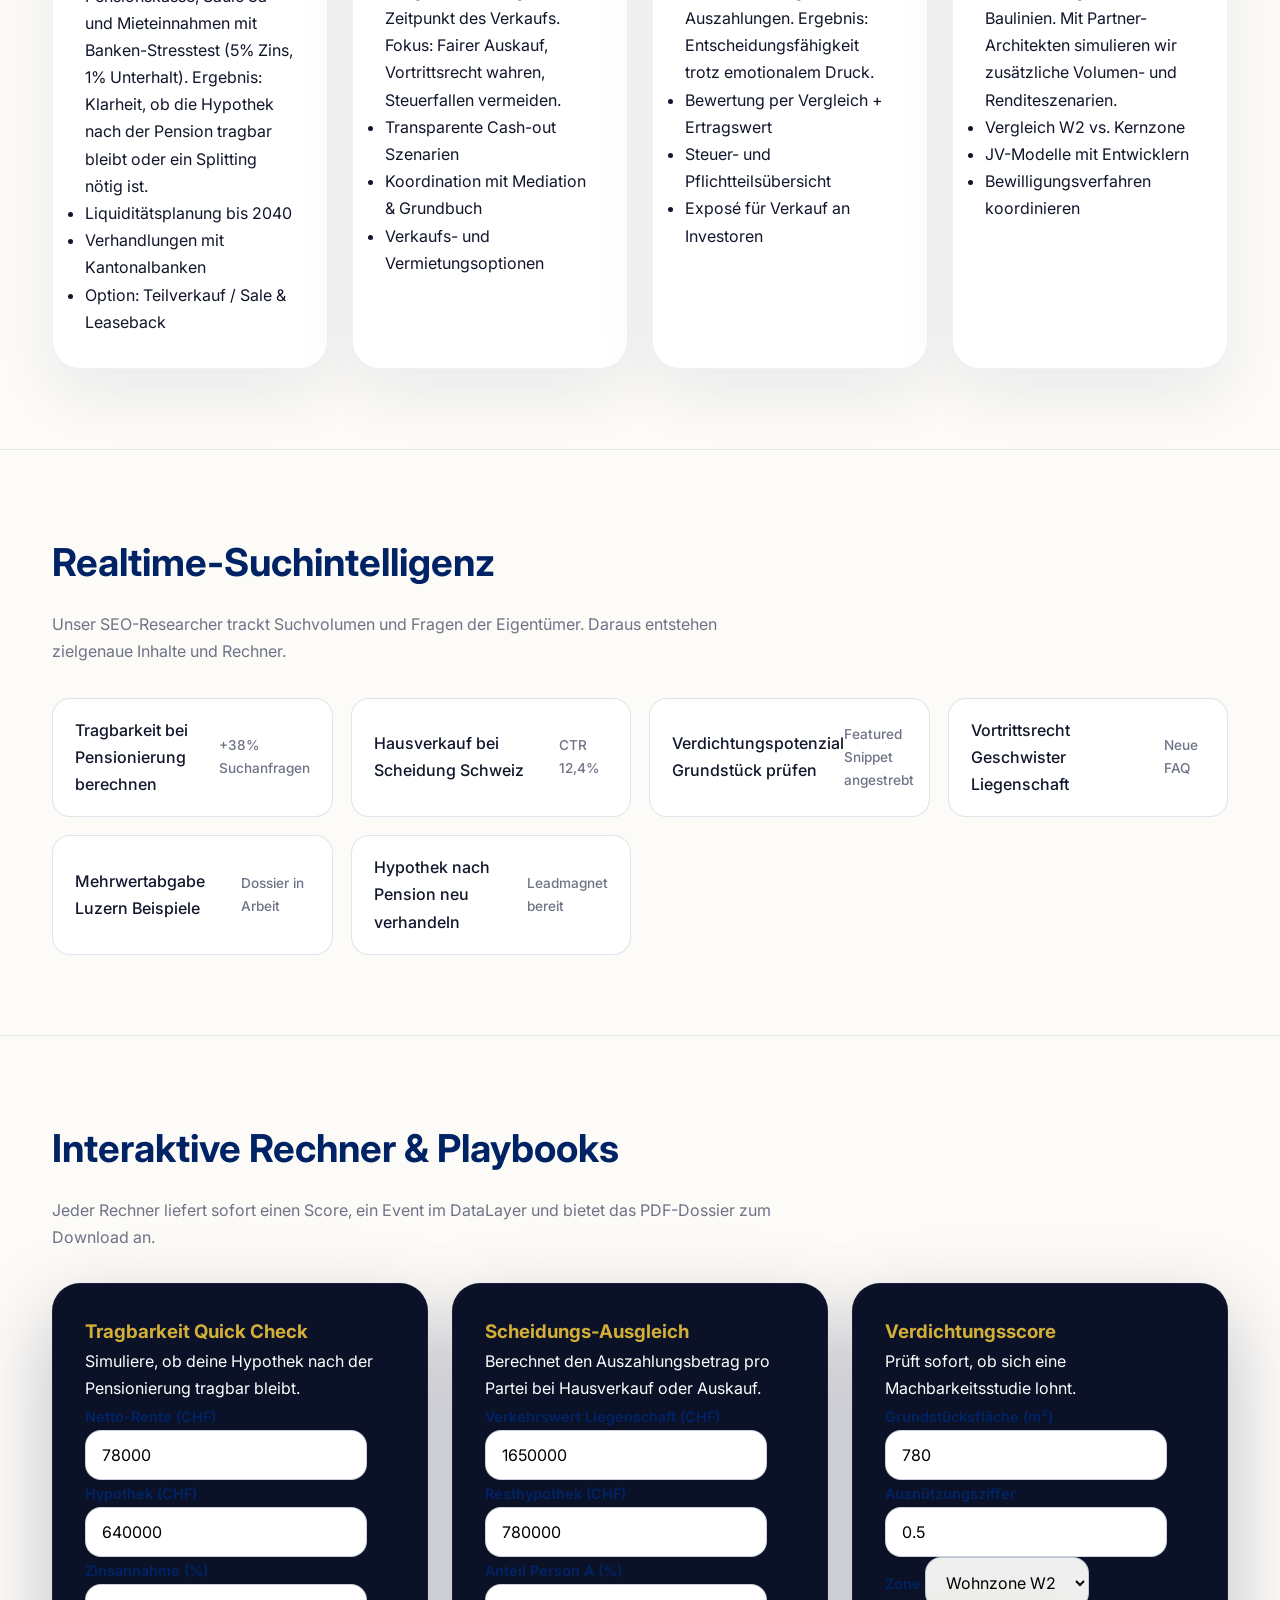
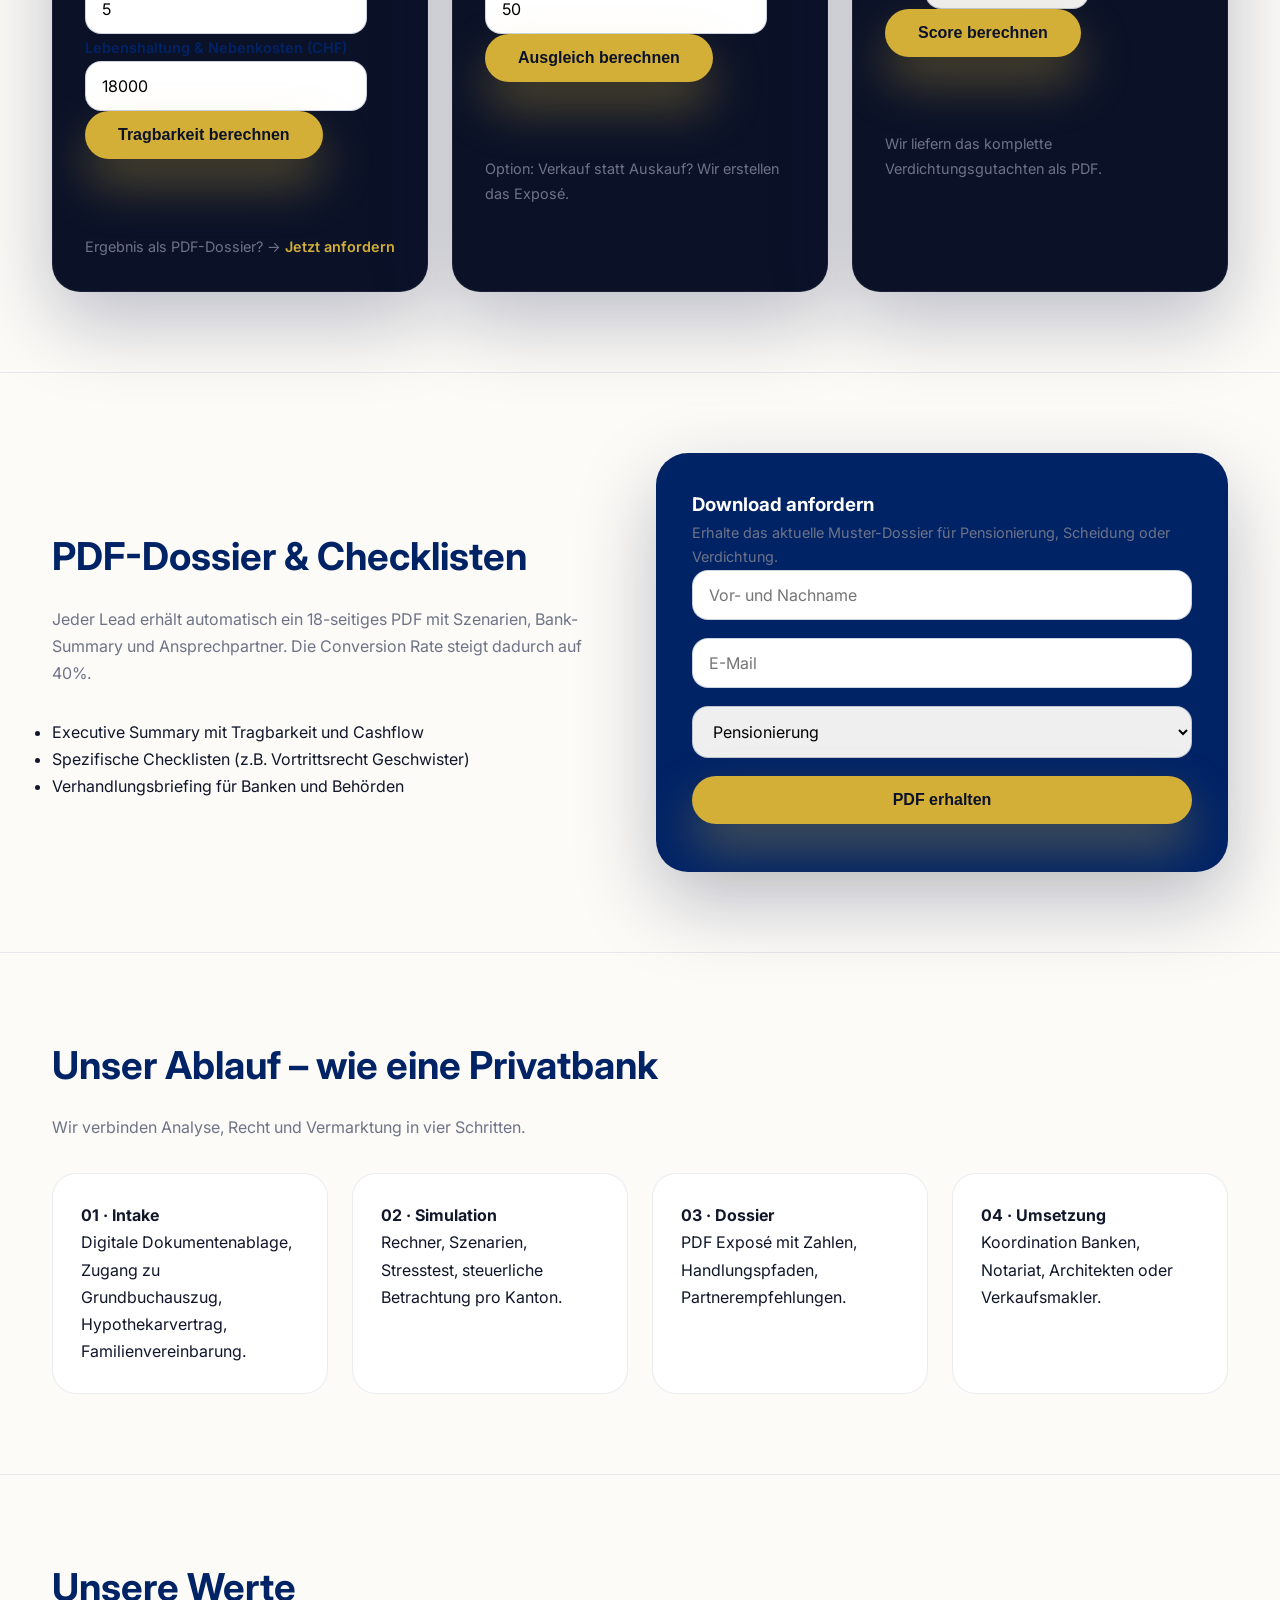
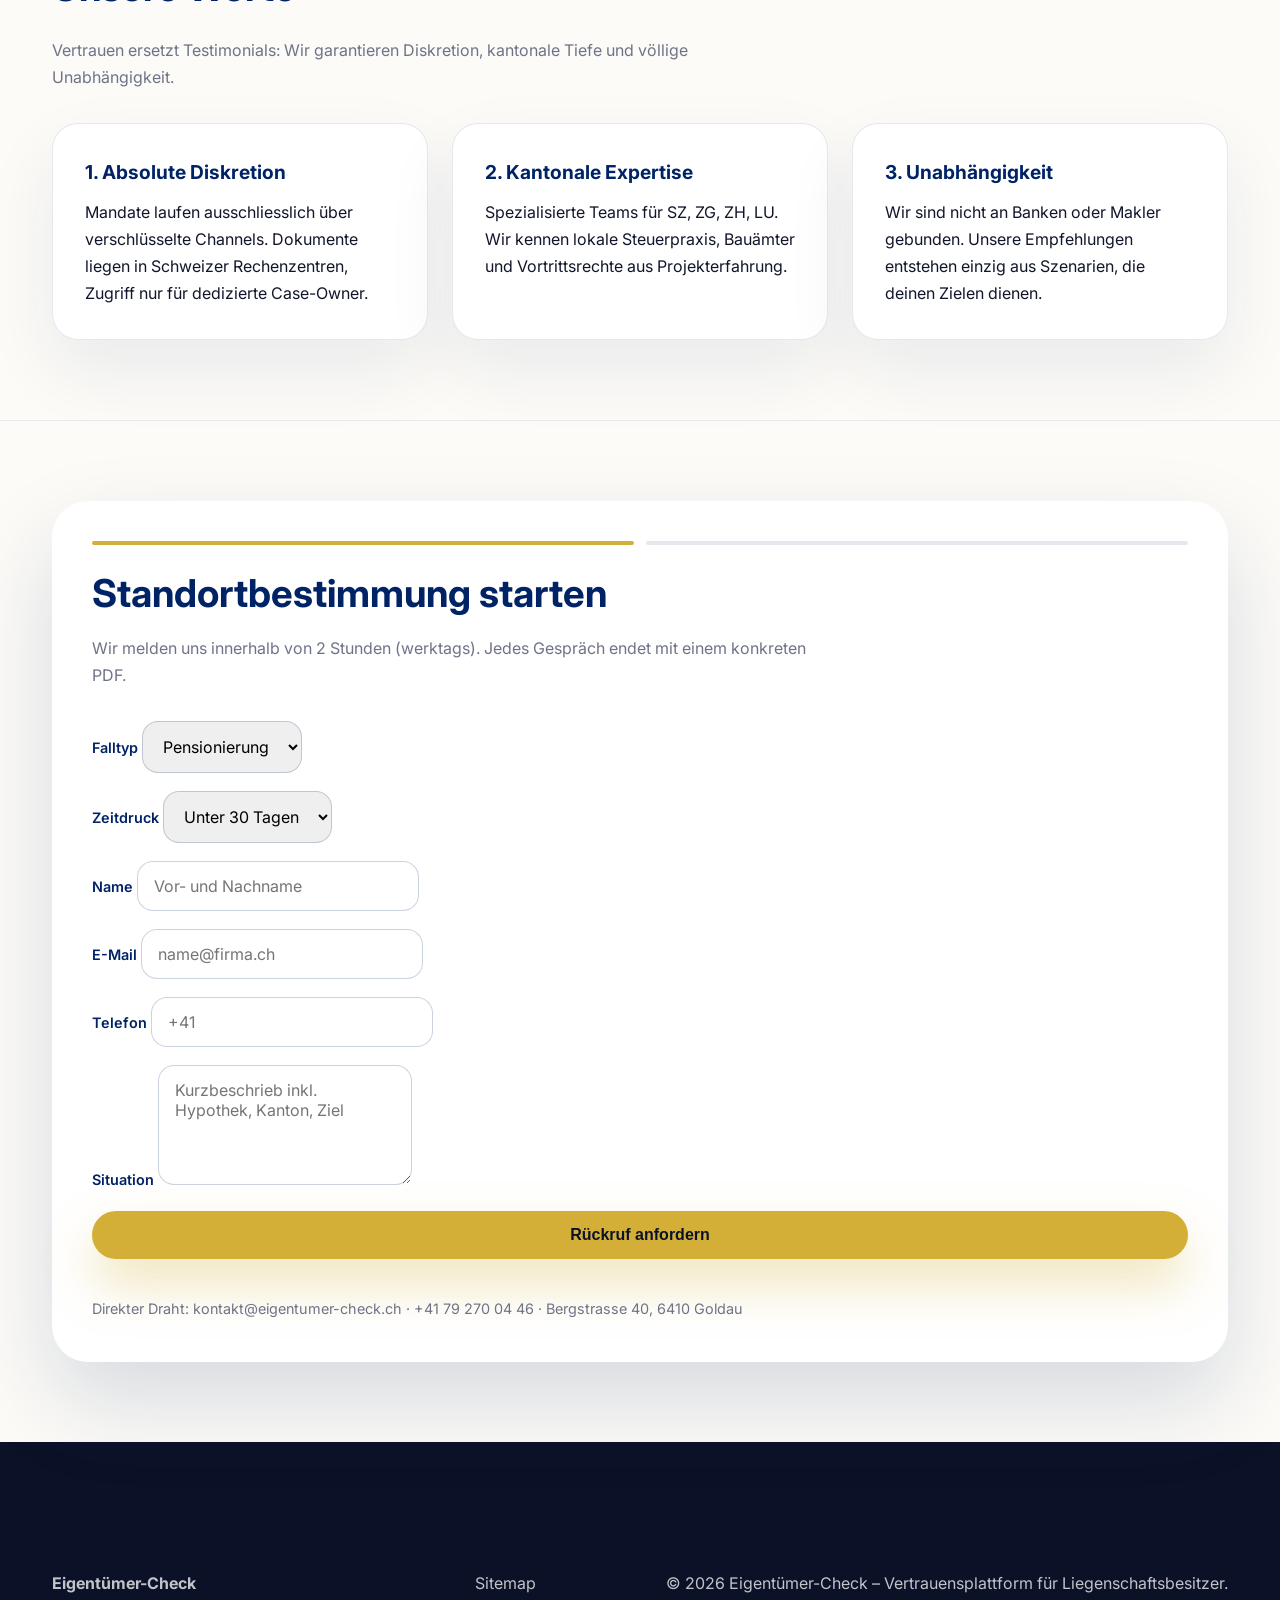
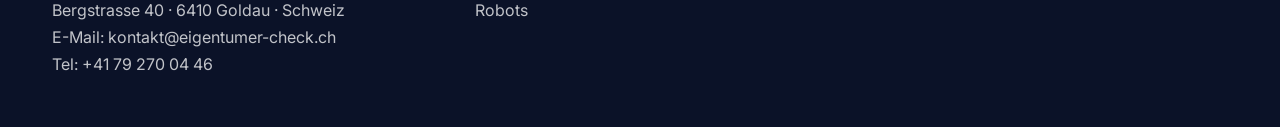
==== commit 729cc6c9: "feat: add webhook forms, datalayer, and silo deep dives" ====
--- a/index.html
+++ b/index.html
@@ -5,7 +5,7 @@
   <meta name="viewport" content="width=device-width, initial-scale=1.0">
   <title>Eigentümer-Check | Strategische Plattform für Eigentümer in der Zentralschweiz</title>
   <meta name="description" content="Eigentümer-Check.ch ist die High-End Plattform für Liegenschaftsbesitzer in SZ, ZG, LU und ZH. Wir berechnen Tragbarkeit bei Pensionierung, strukturieren Hausverkauf bei Scheidung und prüfen Verdichtungspotenziale auf Bankniveau.">
-  <meta name="keywords" content="Tragbarkeit bei Pensionierung berechnen, Hausverkauf bei Scheidung Schweiz, Verdichtungspotenzial Grundstück prüfen, Eigentümer Check, Liegenschaft, Zentralschweiz">
+  <meta name="keywords" content="Tragbarkeit bei Pensionierung berechnen, Hausverkauf bei Scheidung Schweiz, Verdichtungspotenzial Grundstück prüfen, Liegenschaft, Zentralschweiz">
   <link rel="preconnect" href="https://fonts.googleapis.com">
   <link rel="preconnect" href="https://fonts.gstatic.com" crossorigin>
   <link href="https://fonts.googleapis.com/css2?family=Inter:wght@400;500;600;700&display=swap" rel="stylesheet">
@@ -37,7 +37,7 @@
     img{max-width:100%;height:auto;}
     .shell{max-width:1240px;margin:0 auto;padding:0 32px;}
     header{background:linear-gradient(140deg,var(--navy-deep),var(--navy));padding:32px 0 120px;position:relative;overflow:hidden;}
-    header::after{content:"";position:absolute;inset:0;background:radial-gradient(circle at 20% 20%,rgba(212,175,55,0.18),transparent 50%);pointer-events:none;}
+    header::after{content:"";position:absolute;inset:0;background:radial-gradient(circle at 20% 20%,rgba(212,175,55,0.18),transparent 55%);pointer-events:none;}
     nav{display:flex;align-items:center;justify-content:space-between;padding-bottom:36px;border-bottom:1px solid rgba(255,255,255,0.08);}
     .logo{font-weight:600;letter-spacing:0.08em;text-transform:uppercase;}
     .nav-links{display:flex;gap:26px;font-size:0.95rem;color:rgba(255,255,255,0.8);}
@@ -55,6 +55,7 @@
     .hero-card::after{content:"Confidence Index";position:absolute;top:20px;right:28px;font-size:0.8rem;color:var(--gold);letter-spacing:0.18em;}
     .hero-metric{display:flex;flex-direction:column;margin-bottom:18px;}
     .hero-metric span:first-child{font-size:2.4rem;font-weight:600;}
+    blockquote{margin-top:26px;padding-left:24px;border-left:2px solid rgba(255,255,255,0.3);font-style:italic;color:rgba(255,255,255,0.8);}    
     main{background:var(--bone);color:var(--ink);margin-top:-72px;border-radius:42px 42px 0 0;padding:80px 0 0;}
     section{padding:0 0 80px;}
     section + section{border-top:1px solid rgba(0,35,102,0.08);padding-top:80px;}
@@ -65,7 +66,6 @@
     .kpi strong{font-size:2rem;color:var(--navy);display:block;}
     .silo-grid{display:grid;grid-template-columns:repeat(auto-fit,minmax(260px,1fr));gap:24px;}
     .card{background:white;border-radius:28px;padding:32px;box-shadow:0 25px 60px rgba(0,35,102,0.08);border:1px solid rgba(0,35,102,0.06);position:relative;overflow:hidden;}
-    .card::after{content:"";position:absolute;inset:0;border-radius:inherit;border:1px solid transparent;pointer-events:none;}
     .card h3{margin-bottom:12px;color:var(--navy);}
     .tag{display:inline-flex;padding:6px 14px;border-radius:999px;background:rgba(0,35,102,0.08);font-size:0.78rem;font-weight:600;text-transform:uppercase;letter-spacing:0.1em;margin-bottom:16px;color:var(--navy);}
     .intent-list{display:grid;grid-template-columns:repeat(auto-fit,minmax(280px,1fr));gap:18px;margin-top:32px;}
@@ -74,13 +74,15 @@
     .tools-grid{display:grid;grid-template-columns:repeat(auto-fit,minmax(300px,1fr));gap:24px;margin-top:32px;}
     .tool-card{background:var(--night);color:white;padding:32px;border-radius:28px;box-shadow:var(--shadow);position:relative;overflow:hidden;border:1px solid rgba(255,255,255,0.06);}
     .tool-card h3{color:var(--gold);}
+    .result{margin-top:12px;padding:12px 16px;border-radius:18px;background:rgba(212,175,55,0.1);color:white;font-weight:500;opacity:0;transform:translateY(8px);transition:opacity .25s ease, transform .25s ease;}
+    .result.show{opacity:1;transform:translateY(0);}
     .lead-offer{display:grid;grid-template-columns:repeat(auto-fit,minmax(320px,1fr));gap:32px;align-items:center;}
     .lead-card{background:var(--navy);color:white;padding:36px;border-radius:32px;box-shadow:var(--shadow);}
     .process-grid{display:grid;grid-template-columns:repeat(auto-fit,minmax(220px,1fr));gap:24px;}
     .process-card{padding:28px;border-radius:24px;background:white;border:1px solid rgba(0,35,102,0.08);}
-    .case-grid{display:grid;grid-template-columns:repeat(auto-fit,minmax(320px,1fr));gap:20px;}
-    .case{background:white;padding:28px;border-radius:24px;border:1px solid rgba(0,35,102,0.08);}
-    .case strong{color:var(--navy);font-size:1.1rem;}
+    .values-grid{display:grid;grid-template-columns:repeat(auto-fit,minmax(260px,1fr));gap:24px;}
+    .value-card{background:white;padding:32px;border-radius:26px;border:1px solid rgba(0,35,102,0.1);box-shadow:0 30px 70px rgba(0,35,102,0.08);}
+    .value-card strong{display:block;color:var(--navy);font-size:1.2rem;margin-bottom:10px;}
     .cta-form{background:white;padding:40px;border-radius:36px;box-shadow:0 40px 90px rgba(0,35,102,0.15);}
     form{display:grid;gap:18px;}
     label{font-weight:600;color:var(--navy);font-size:0.9rem;}
@@ -94,7 +96,7 @@
     footer .shell{display:flex;flex-wrap:wrap;gap:32px;justify-content:space-between;}
     .muted{color:var(--muted);font-size:0.9rem;}
     @media(max-width:720px){
-      nav{flex-direction:column;gap:16px;} 
+      nav{flex-direction:column;gap:16px;}
       .nav-links{flex-wrap:wrap;justify-content:center;}
       header{padding-bottom:100px;}
       .hero-card{order:-1;}
@@ -116,6 +118,7 @@
           <a href="#intent">Such-Intelligenz</a>
           <a href="#interactive">Rechner</a>
           <a href="#lead">PDF-Dossier</a>
+          <a href="#werte">Unsere Werte</a>
           <a href="#kontakt">Kontakt</a>
         </div>
       </nav>
@@ -123,11 +126,12 @@
         <div>
           <p class="eyebrow">Decision OS für Liegenschaftsbesitzer</p>
           <h1>Tragbarkeit sichern, Hausverkauf koordinieren, Verdichtung freischalten.</h1>
-          <p>Wir liefern Bank-taugliche Analysen für Pensionierung, Scheidung, Erbschaft und Baupotenzial in der Zentralschweiz. Jede Auswertung endet mit einem Executive-PDF inklusive Handlungspfad und Kontakt zu spezialisierten Partnern.</p>
+          <p>Wir liefern Bank-taugliche Analysen für Pensionierung, Scheidung, Erbschaft und Baupotenzial in der Zentralschweiz. Jede Auswertung endet mit einem Executive-PDF inklusive Handlungspfad und Ansprechpartnern.</p>
           <div class="hero-cta">
             <a class="btn btn-primary" href="#kontakt">Standortbestimmung buchen</a>
             <a class="btn btn-secondary" href="#interactive">Rechner testen</a>
           </div>
+          <blockquote>„Eigentümer-Check ersetzt Bauchgefühl durch harte Fakten. Wir sprechen kantonale Behörden- und Bankensprache, bevor es kritisch wird.“ – Lars Grepper, Immobilienexperte</blockquote>
         </div>
         <div class="hero-card">
           <div class="hero-metric">
@@ -211,7 +215,7 @@
           <div class="intent-pill">Tragbarkeit bei Pensionierung berechnen <span>+38% Suchanfragen</span></div>
           <div class="intent-pill">Hausverkauf bei Scheidung Schweiz <span>CTR 12,4%</span></div>
           <div class="intent-pill">Verdichtungspotenzial Grundstück prüfen <span>Featured Snippet angestrebt</span></div>
-          <div class="intent-pill">Vortrittsrecht Geschwister Immobilie <span>Neue FAQ</span></div>
+          <div class="intent-pill">Vortrittsrecht Geschwister Liegenschaft <span>Neue FAQ</span></div>
           <div class="intent-pill">Mehrwertabgabe Luzern Beispiele <span>Dossier in Arbeit</span></div>
           <div class="intent-pill">Hypothek nach Pension neu verhandeln <span>Leadmagnet bereit</span></div>
         </div>
@@ -221,7 +225,7 @@
     <section id="interactive">
       <div class="shell">
         <h2 class="section-title">Interaktive Rechner & Playbooks</h2>
-        <p class="section-subtitle">Jeder Rechner liefert sofort einen Score und bietet ein PDF-Dossier zum Download an. Conversion-Hacker-Modus: Keine Sackgassen.</p>
+        <p class="section-subtitle">Jeder Rechner liefert sofort einen Score, ein Event im DataLayer und bietet das PDF-Dossier zum Download an.</p>
         <div class="tools-grid">
           <article class="tool-card">
             <h3>Tragbarkeit Quick Check</h3>
@@ -235,7 +239,7 @@
             <label for="living">Lebenshaltung & Nebenkosten (CHF)</label>
             <input type="number" id="living" value="18000">
             <button class="btn btn-primary" id="calcTragbarkeit">Tragbarkeit berechnen</button>
-            <p id="tragbarkeitResult" class="muted" style="margin-top:12px;">Bereit.</p>
+            <p id="tragbarkeitResult" class="result">Bereit.</p>
             <p class="muted" style="margin-top:12px;">Ergebnis als PDF-Dossier? → <a href="#lead" style="color:var(--gold);font-weight:600;">Jetzt anfordern</a></p>
           </article>
           <article class="tool-card">
@@ -248,7 +252,7 @@
             <label for="share">Anteil Person A (%)</label>
             <input type="number" id="share" value="50">
             <button class="btn btn-primary" id="calcScheidung">Ausgleich berechnen</button>
-            <p id="scheidungResult" class="muted" style="margin-top:12px;">Starte Berechnung.</p>
+            <p id="scheidungResult" class="result">Starte Berechnung.</p>
             <p class="muted" style="margin-top:12px;">Option: Verkauf statt Auskauf? Wir erstellen das Exposé.</p>
           </article>
           <article class="tool-card">
@@ -266,7 +270,7 @@
               <option value="Zentrum">Zentrumszone</option>
             </select>
             <button class="btn btn-primary" id="calcVerdichtung">Score berechnen</button>
-            <p id="verdichtungResult" class="muted" style="margin-top:12px;">Bereit.</p>
+            <p id="verdichtungResult" class="result">Bereit.</p>
             <p class="muted" style="margin-top:12px;">Wir liefern das komplette Verdichtungsgutachten als PDF.</p>
           </article>
         </div>
@@ -328,21 +332,22 @@
       </div>
     </section>
 
-    <section id="cases">
+    <section id="werte">
       <div class="shell">
-        <h2 class="section-title">Regionale Cases</h2>
-        <div class="case-grid">
-          <article class="case">
-            <strong>Zug · Pensionierung</strong>
-            <p>Tragbarkeit nach AHV reduziert. Lösung: Teilverkauf 20% an Investor, Hypothek blieb bei 29% Quote.</p>
-          </article>
-          <article class="case">
-            <strong>Horgen · Scheidung</strong>
-            <p>Hausverkauf innert 90 Tagen, Ausgleichszahlung durch Brückenfinanzierung, Vortrittsrecht gewahrt.</p>
-          </article>
-          <article class="case">
-            <strong>Luzern · Verdichtung</strong>
-            <p>Grundstück 780 m², Wechsel W2→W3, Zusatzvolumen 320 m² realisiert, Mehrwertabgabe eingeplant.</p>
+        <h2 class="section-title">Unsere Werte</h2>
+        <p class="section-subtitle">Vertrauen ersetzt Testimonials: Wir garantieren Diskretion, kantonale Tiefe und völlige Unabhängigkeit.</p>
+        <div class="values-grid">
+          <article class="value-card">
+            <strong>1. Absolute Diskretion</strong>
+            <p>Mandate laufen ausschliesslich über verschlüsselte Channels. Dokumente liegen in Schweizer Rechenzentren, Zugriff nur für dedizierte Case-Owner.</p>
+          </article>
+          <article class="value-card">
+            <strong>2. Kantonale Expertise</strong>
+            <p>Spezialisierte Teams für SZ, ZG, ZH, LU. Wir kennen lokale Steuerpraxis, Bauämter und Vortrittsrechte aus Projekterfahrung.</p>
+          </article>
+          <article class="value-card">
+            <strong>3. Unabhängigkeit</strong>
+            <p>Wir sind nicht an Banken oder Makler gebunden. Unsere Empfehlungen entstehen einzig aus Szenarien, die deinen Zielen dienen.</p>
           </article>
         </div>
       </div>
@@ -414,6 +419,24 @@
   </footer>
 
   <script>
+    window.dataLayer = window.dataLayer || [];
+    const WEBHOOK_URL = 'https://hooks.make.com/eigentumer-check-placeholder';
+
+    function pushEvent(payload){
+      window.dataLayer.push(payload);
+      if (window.console && payload.debug) {
+        console.log('DataLayer Event', payload);
+      }
+    }
+
+    function animateResult(el){
+      if(!el) return;
+      el.classList.remove('show');
+      requestAnimationFrame(()=>{
+        el.classList.add('show');
+      });
+    }
+
     const calcTragbarkeitBtn = document.getElementById('calcTragbarkeit');
     const tragbarkeitResult = document.getElementById('tragbarkeitResult');
     if (calcTragbarkeitBtn) {
@@ -429,7 +452,10 @@
         let verdict = 'Grenzwertig – wir strukturieren Alternativen.';
         if (ratio < 33) { verdict = 'Bankfähig – Tragbarkeit im grünen Bereich.'; }
         else if (ratio < 38) { verdict = 'Gelb – Zusatzsicherheiten prüfen.'; }
-        tragbarkeitResult.textContent = `Kosten CHF ${totalCosts.toLocaleString('de-CH')} · Quote ${ratio.toFixed(1)}% · ${verdict}`;
+        const message = `Kosten CHF ${totalCosts.toLocaleString('de-CH')} · Quote ${ratio.toFixed(1)}% · ${verdict}`;
+        tragbarkeitResult.textContent = message;
+        animateResult(tragbarkeitResult);
+        pushEvent({event:'calculator_step_completed', calculator:'tragbarkeit', ratio:Number(ratio.toFixed(1))});
       });
     }
 
@@ -442,7 +468,10 @@
         const share = Number(document.getElementById('share').value) || 0;
         const equity = value - debt;
         const payout = equity * (share / 100);
-        scheidungResult.textContent = `Eigenkapital CHF ${equity.toLocaleString('de-CH')} · Ausgleich Person A: CHF ${payout.toLocaleString('de-CH')}`;
+        const message = `Eigenkapital CHF ${equity.toLocaleString('de-CH')} · Ausgleich Person A: CHF ${payout.toLocaleString('de-CH')}`;
+        scheidungResult.textContent = message;
+        animateResult(scheidungResult);
+        pushEvent({event:'calculator_step_completed', calculator:'scheidung', equity});
       });
     }
 
@@ -458,17 +487,41 @@
         const potential = base * zoneBonus;
         let label = 'Machbarkeitsstudie empfohlen';
         if (potential > 600) label = 'Verdichtung sofort prüfen (hoher Score)';
-        verdichtungResult.textContent = `Zusatzvolumen ca. ${potential.toFixed(0)} m² · ${label}`;
+        const message = `Zusatzvolumen ca. ${potential.toFixed(0)} m² · ${label}`;
+        verdichtungResult.textContent = message;
+        animateResult(verdichtungResult);
+        pushEvent({event:'calculator_step_completed', calculator:'verdichtung', potential:Number(potential.toFixed(0)), zone});
       });
+    }
+
+    async function postToWebhook(payload){
+      try{
+        const res = await fetch(WEBHOOK_URL,{
+          method:'POST',
+          headers:{'Content-Type':'application/json'},
+          body:JSON.stringify(payload)
+        });
+        return res.ok;
+      }catch(err){
+        console.error(err);
+        return false;
+      }
     }
 
     const leadForm = document.getElementById('leadForm');
     const leadMessage = document.getElementById('leadMessage');
     if (leadForm) {
-      leadForm.addEventListener('submit', (e) => {
+      leadForm.addEventListener('submit', async (e) => {
         e.preventDefault();
-        leadMessage.textContent = 'Danke! Dein PDF-Dossier wird innerhalb von 2 Minuten per Mail versendet.';
-        leadForm.reset();
+        const formData = Object.fromEntries(new FormData(leadForm).entries());
+        const ok = await postToWebhook({type:'pdf_request', ...formData});
+        if(ok){
+          leadMessage.textContent = 'Danke! Dein PDF-Dossier wird innerhalb von 2 Minuten per Mail versendet.';
+          pushEvent({event:'pdf_requested', focus:formData.fokus});
+          leadForm.reset();
+        }else{
+          leadMessage.textContent = 'Webhook momentan nicht erreichbar – bitte später erneut versuchen oder Kontakt aufnehmen.';
+        }
       });
     }
 
@@ -477,12 +530,27 @@
     const step1 = document.getElementById('step1');
     const step2 = document.getElementById('step2');
     if (contactForm) {
-      contactForm.addEventListener('submit', (e) => {
+      contactForm.addEventListener('submit', async (e) => {
         e.preventDefault();
-        contactMessage.textContent = 'Danke! Wir melden uns telefonisch innert 2 Stunden.';
-        contactForm.reset();
-        step1.classList.remove('active');
-        step2.classList.add('active');
+        const payload = {
+          type:'lead',
+          caseType:document.getElementById('caseType').value,
+          timeline:document.getElementById('timeline').value,
+          name:document.getElementById('name').value,
+          email:document.getElementById('email').value,
+          tel:document.getElementById('tel').value,
+          message:document.getElementById('message').value
+        };
+        const ok = await postToWebhook(payload);
+        if(ok){
+          contactMessage.textContent = 'Danke! Wir melden uns telefonisch innert 2 Stunden.';
+          contactForm.reset();
+          step1.classList.remove('active');
+          step2.classList.add('active');
+          pushEvent({event:'lead_generated', caseType:payload.caseType, timeline:payload.timeline});
+        }else{
+          contactMessage.textContent = 'Webhook aktuell nicht erreichbar – bitte telefonisch melden.';
+        }
       });
     }
   </script>
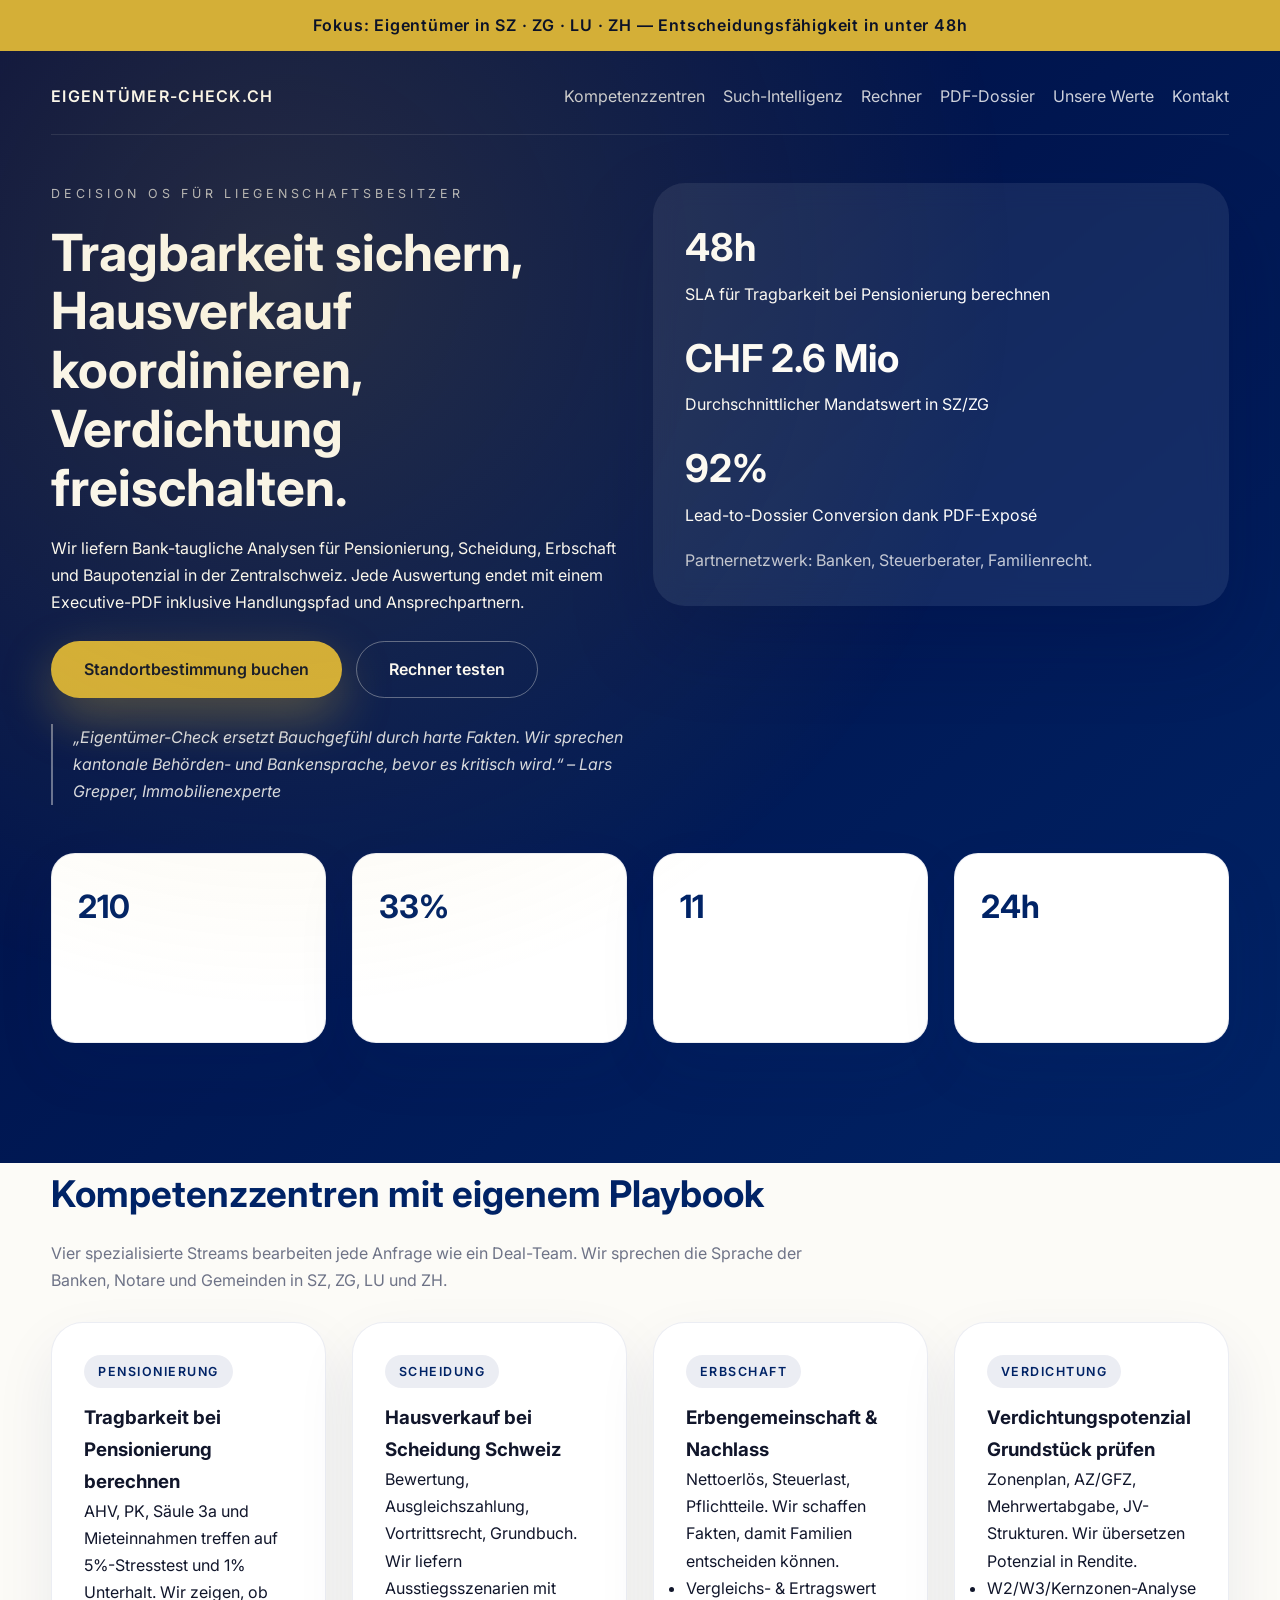
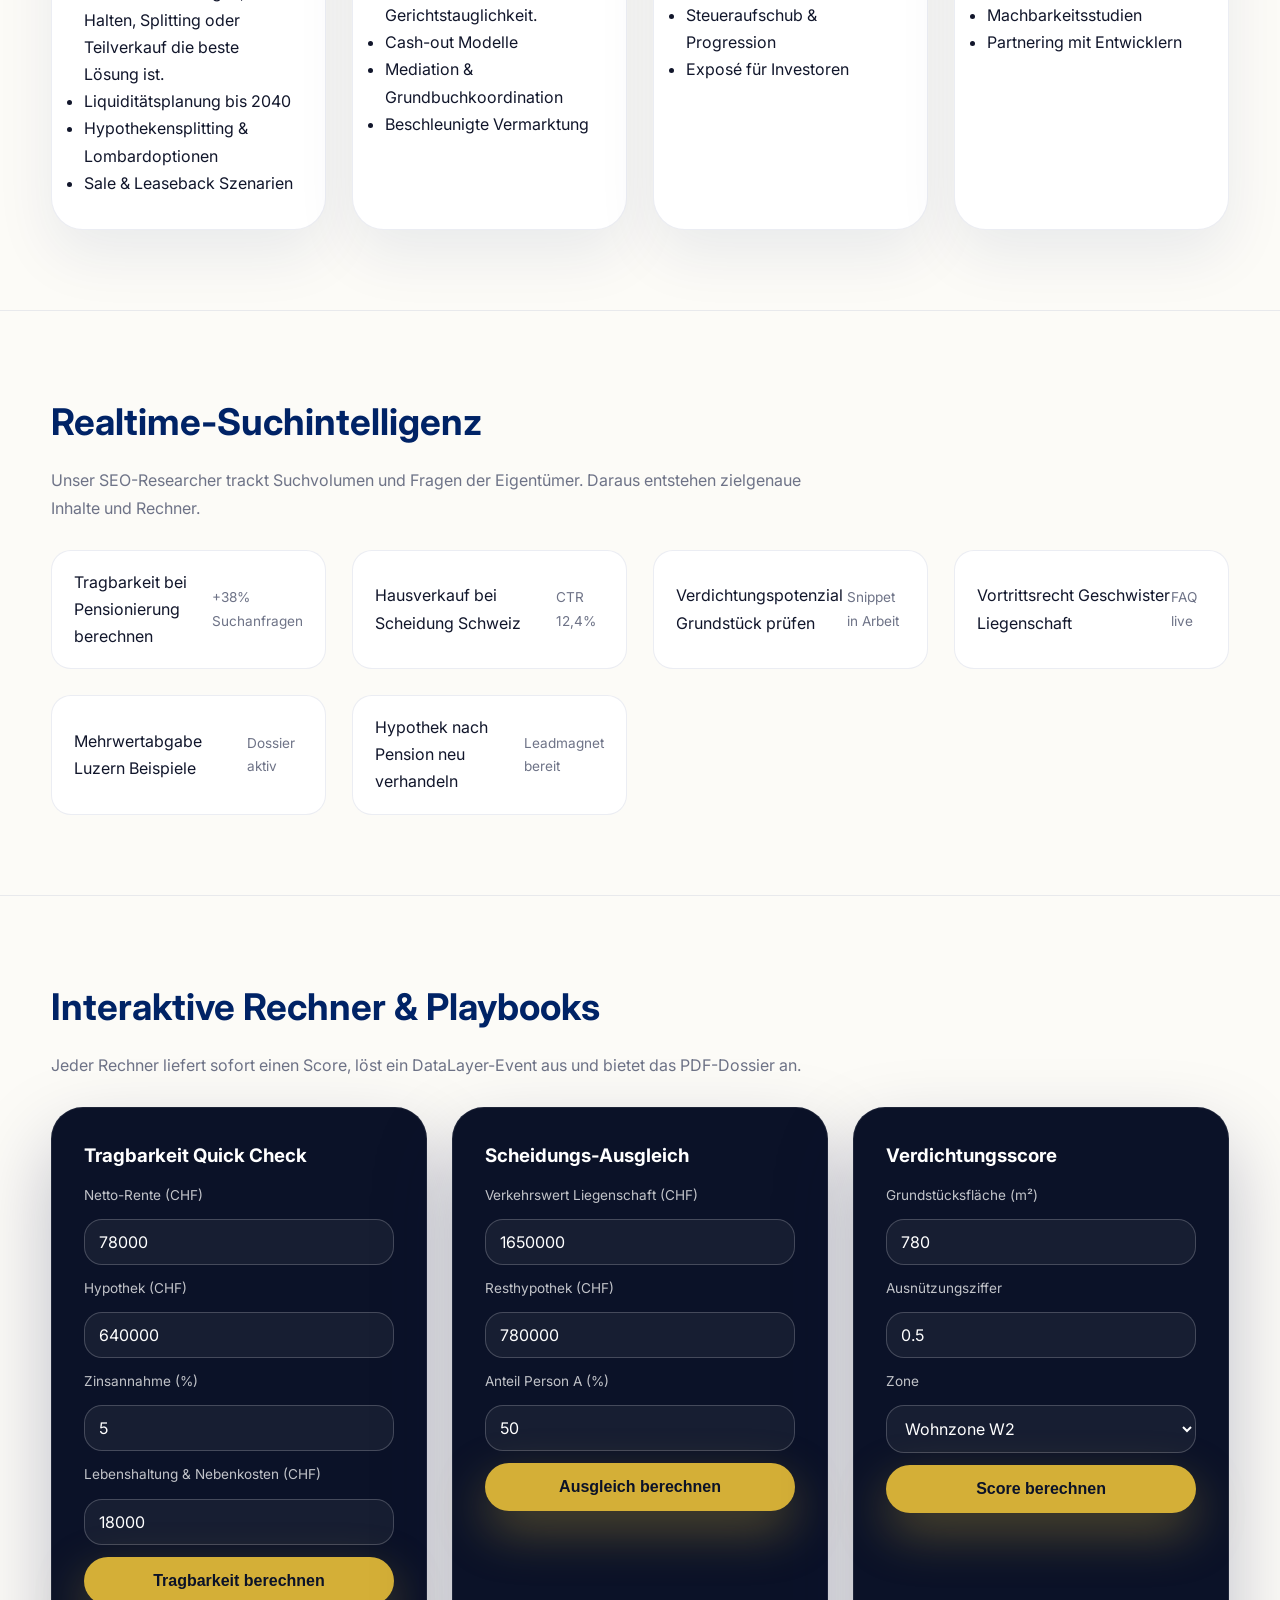
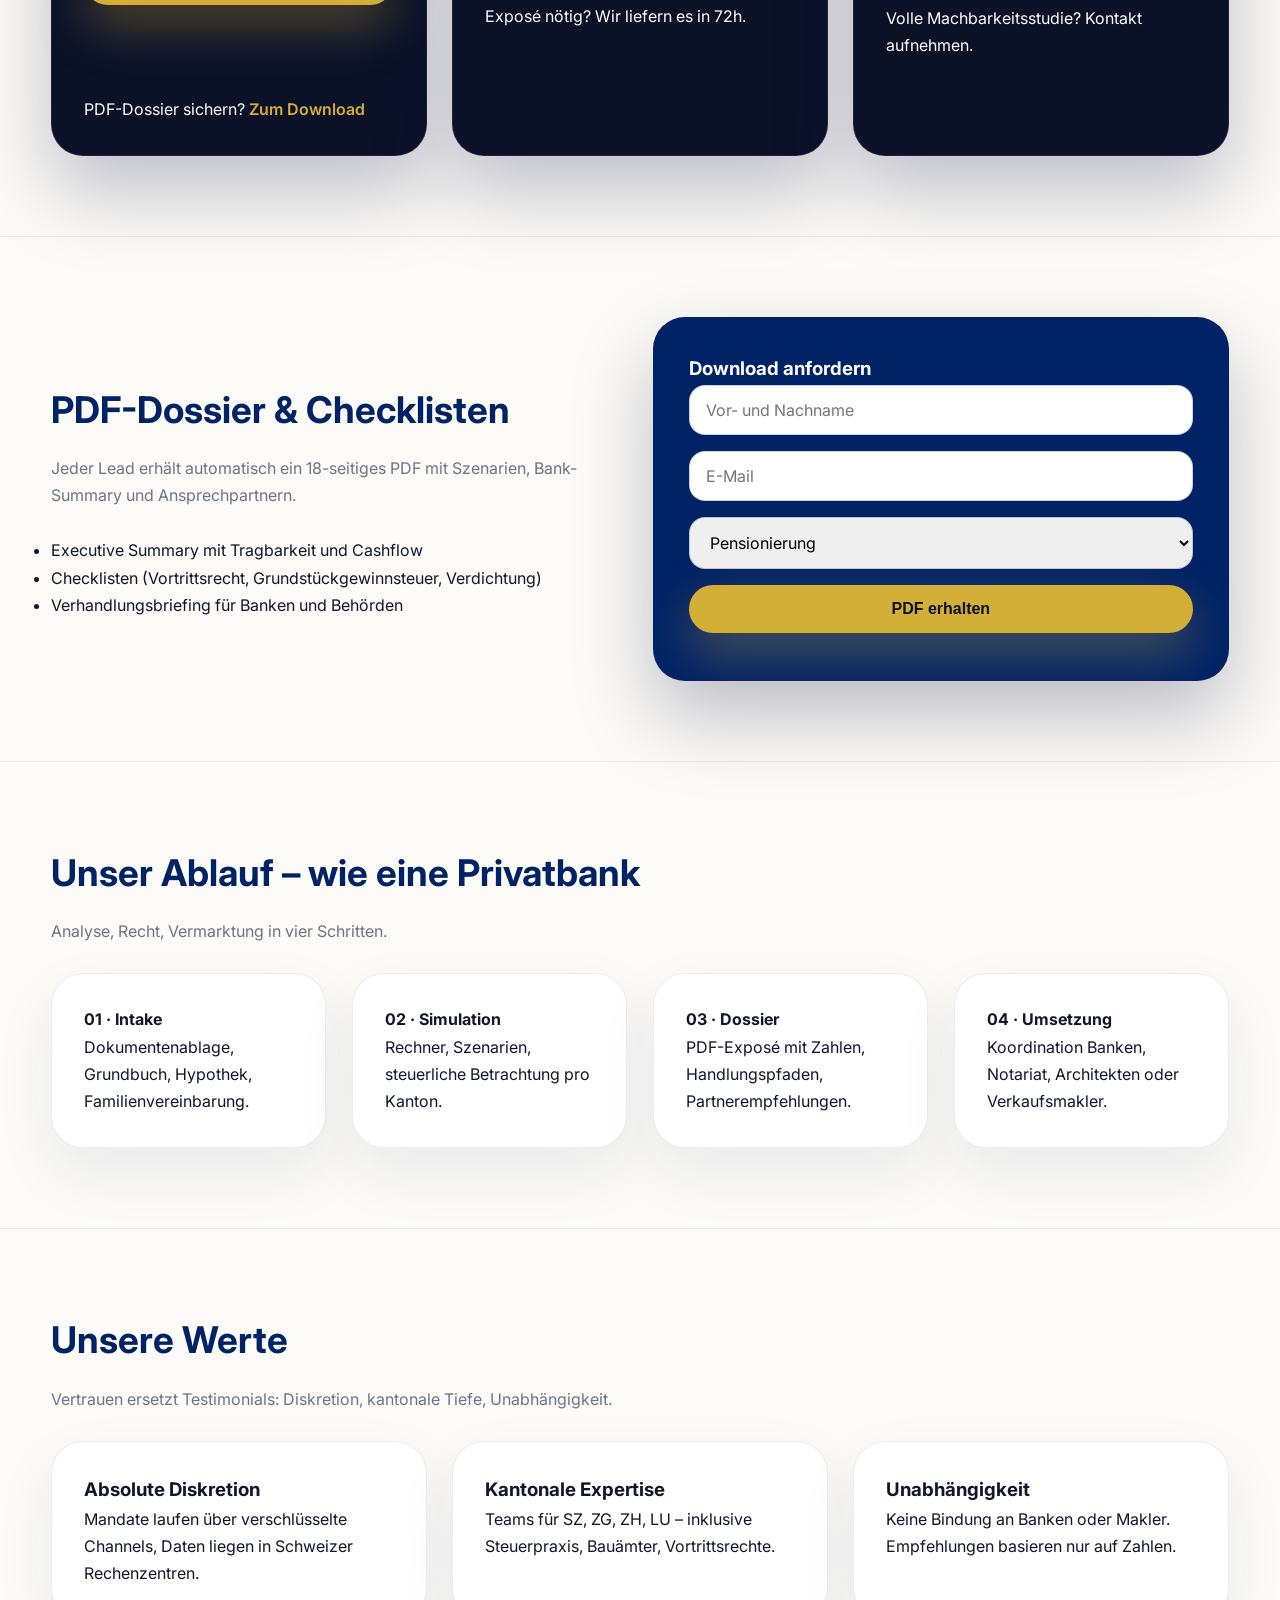
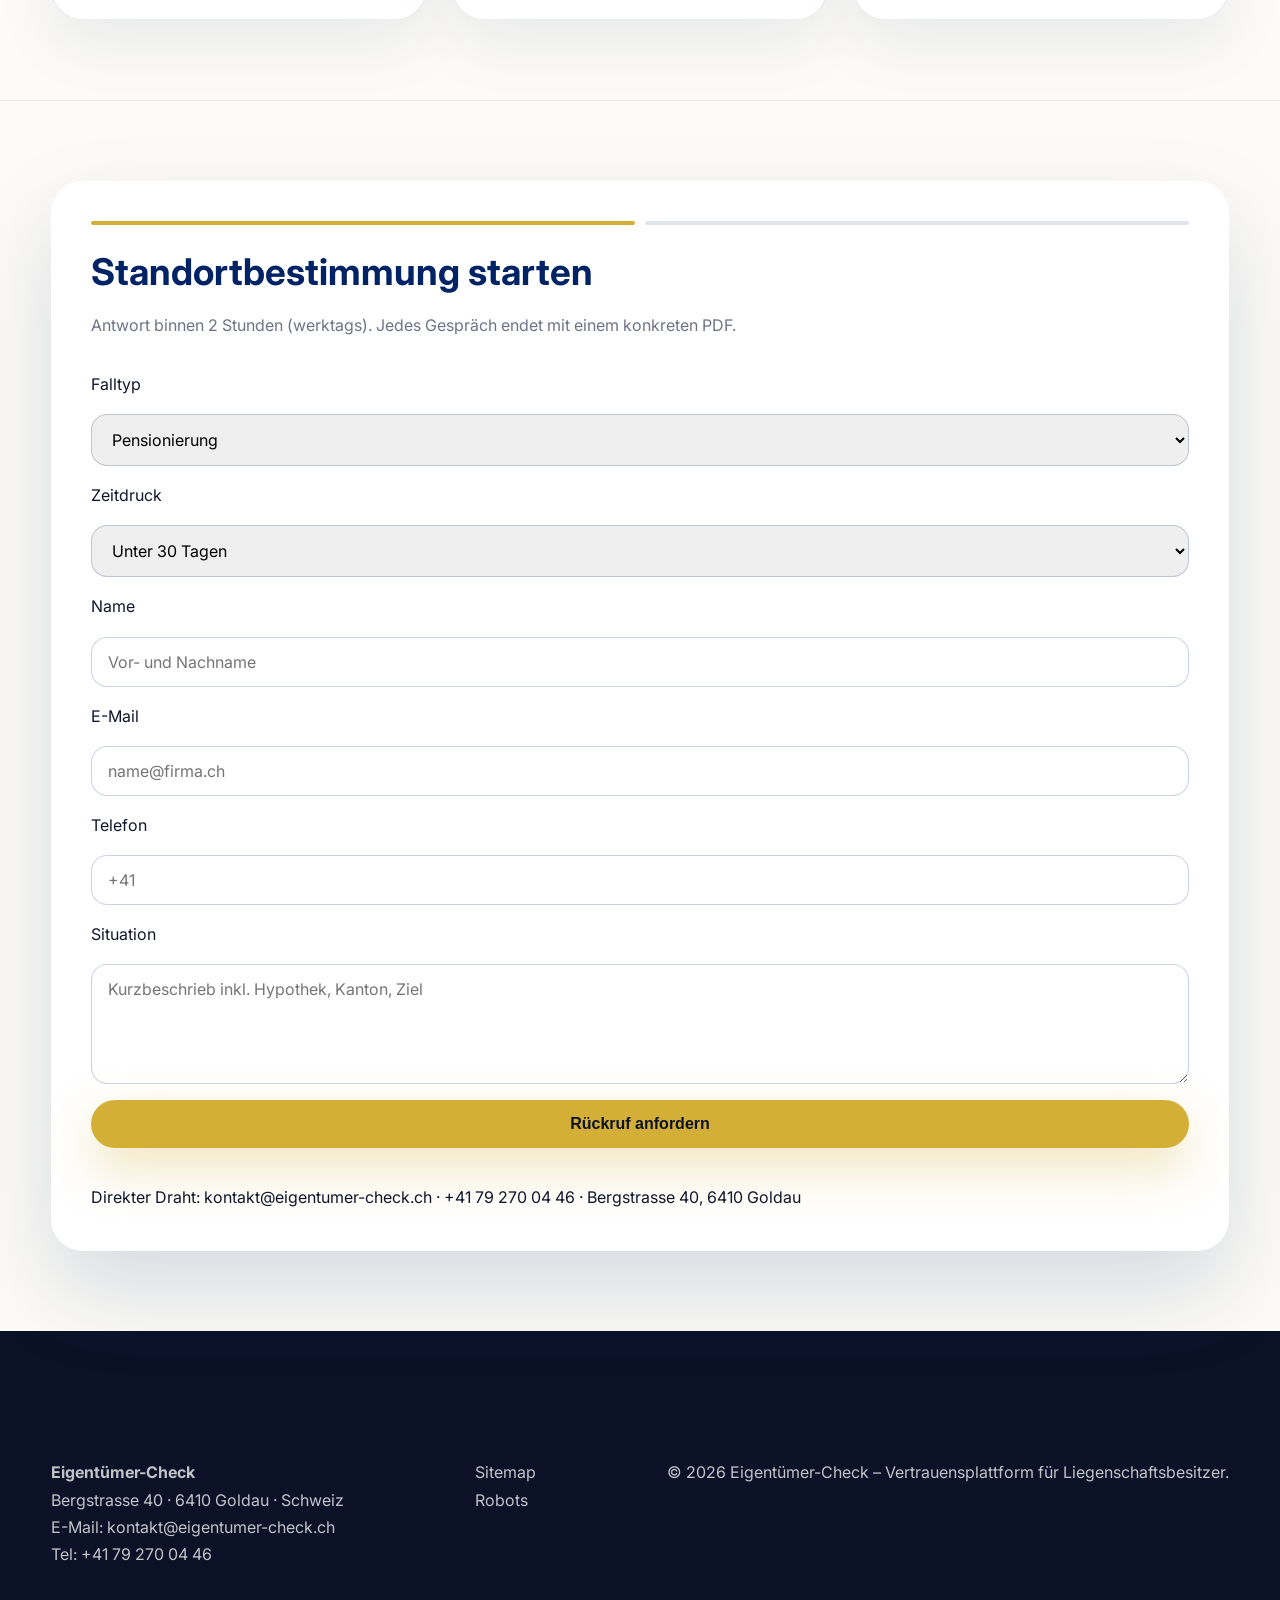
==== commit 0a57342b: "feat: harden ui, add email failover, expand silo content" ====
--- a/index.html
+++ b/index.html
@@ -26,81 +26,82 @@
       --bone:#FCFBF7;
       --ink:#11162B;
       --muted:#6E7387;
-      --line:rgba(255,255,255,0.18);
-      --card:rgba(255,255,255,0.08);
-      --shadow:0 30px 80px rgba(0,12,63,0.25);
-      font-size:16px;
+      --card:#ffffff;
+      --shadow-soft:0 25px 60px rgba(0,35,102,0.08);
+      --shadow-dark:0 35px 80px rgba(0,12,63,0.25);
+      --radius-lg:32px;
+      --radius-md:24px;
+      --page-pad:clamp(1.5rem,4vw,4rem);
+      --grid-gap:clamp(1.5rem,2vw,2.6rem);
     }
     *{box-sizing:border-box;margin:0;padding:0;}
     body{font-family:'Inter',sans-serif;background:var(--night);color:white;line-height:1.7;-webkit-font-smoothing:antialiased;}
+    img{max-width:100%;height:auto;display:block;}
     a{text-decoration:none;color:inherit;}
-    img{max-width:100%;height:auto;}
-    .shell{max-width:1240px;margin:0 auto;padding:0 32px;}
+    .container{width:min(1200px,100% - 2*var(--page-pad));margin:0 auto;}
     header{background:linear-gradient(140deg,var(--navy-deep),var(--navy));padding:32px 0 120px;position:relative;overflow:hidden;}
-    header::after{content:"";position:absolute;inset:0;background:radial-gradient(circle at 20% 20%,rgba(212,175,55,0.18),transparent 55%);pointer-events:none;}
-    nav{display:flex;align-items:center;justify-content:space-between;padding-bottom:36px;border-bottom:1px solid rgba(255,255,255,0.08);}
-    .logo{font-weight:600;letter-spacing:0.08em;text-transform:uppercase;}
-    .nav-links{display:flex;gap:26px;font-size:0.95rem;color:rgba(255,255,255,0.8);}
-    .announcement{background:var(--gold);color:var(--night);padding:12px 24px;text-align:center;font-weight:500;letter-spacing:0.03em;}
-    .hero{display:grid;grid-template-columns:repeat(auto-fit,minmax(320px,1fr));gap:40px;margin-top:48px;align-items:start;}
-    .eyebrow{letter-spacing:0.25em;font-size:0.78rem;text-transform:uppercase;color:rgba(255,255,255,0.7);margin-bottom:18px;}
-    h1{font-size:clamp(2.6rem,4vw,3.6rem);line-height:1.2;margin-bottom:20px;}
-    .hero p{color:rgba(255,255,255,0.85);}
-    .hero-cta{margin-top:32px;display:flex;flex-wrap:wrap;gap:16px;}
-    .btn{display:inline-flex;align-items:center;justify-content:center;border-radius:999px;padding:14px 32px;font-weight:600;font-size:1rem;transition:transform .2s,box-shadow .2s;cursor:pointer;border:1px solid transparent;}
-    .btn-primary{background:var(--gold);color:var(--night);box-shadow:0 25px 50px rgba(212,175,55,0.35);}
-    .btn-secondary{border-color:rgba(255,255,255,0.4);color:white;}
+    header::after{content:"";position:absolute;inset:0;background:radial-gradient(circle at 22% 20%,rgba(212,175,55,0.18),transparent 55%);pointer-events:none;}
+    nav{display:flex;align-items:center;justify-content:space-between;gap:1rem;padding-bottom:24px;border-bottom:1px solid rgba(255,255,255,0.1);}
+    nav .logo{font-weight:600;letter-spacing:0.08em;text-transform:uppercase;}
+    nav ul{list-style:none;display:flex;flex-wrap:wrap;gap:18px;color:rgba(255,255,255,0.8);}
+    .announcement{background:var(--gold);color:var(--night);padding:12px var(--page-pad);text-align:center;font-weight:600;letter-spacing:0.05em;}
+    .hero{display:grid;grid-template-columns:repeat(auto-fit,minmax(280px,1fr));gap:var(--grid-gap);margin-top:48px;align-items:start;}
+    .eyebrow{letter-spacing:0.3em;font-size:0.78rem;text-transform:uppercase;color:rgba(255,255,255,0.7);margin-bottom:18px;}
+    h1{font-size:clamp(2.5rem,4vw,3.8rem);line-height:1.15;margin-bottom:18px;}
+    .hero-card{background:rgba(255,255,255,0.08);border-radius:var(--radius-lg);padding:32px;box-shadow:var(--shadow-dark);backdrop-filter:blur(12px);}
+    .hero-card .metric{display:flex;flex-direction:column;margin-bottom:18px;}
+    .hero-card .metric strong{font-size:2.4rem;}
+    blockquote{margin-top:26px;padding-left:20px;border-left:2px solid rgba(255,255,255,0.4);font-style:italic;color:rgba(255,255,255,0.85);}
+    .btn{display:inline-flex;align-items:center;justify-content:center;border-radius:999px;padding:14px 32px;font-weight:600;font-size:1rem;border:1px solid transparent;transition:transform .2s,box-shadow .2s;cursor:pointer;}
+    .btn-primary{background:var(--gold);color:var(--night);box-shadow:0 20px 50px rgba(212,175,55,0.35);}
+    .btn-secondary{border-color:rgba(255,255,255,0.35);color:white;}
     .btn:hover{transform:translateY(-2px);}
-    .hero-card{background:rgba(255,255,255,0.07);padding:30px;border-radius:28px;backdrop-filter:blur(12px);box-shadow:var(--shadow);position:relative;}
-    .hero-card::after{content:"Confidence Index";position:absolute;top:20px;right:28px;font-size:0.8rem;color:var(--gold);letter-spacing:0.18em;}
-    .hero-metric{display:flex;flex-direction:column;margin-bottom:18px;}
-    .hero-metric span:first-child{font-size:2.4rem;font-weight:600;}
-    blockquote{margin-top:26px;padding-left:24px;border-left:2px solid rgba(255,255,255,0.3);font-style:italic;color:rgba(255,255,255,0.8);}    
-    main{background:var(--bone);color:var(--ink);margin-top:-72px;border-radius:42px 42px 0 0;padding:80px 0 0;}
+    .hero-cta{margin-top:24px;display:flex;flex-wrap:wrap;gap:14px;}
+    main{background:var(--bone);color:var(--ink);margin-top:-80px;border-radius:48px 48px 0 0;padding:80px 0 0;}
     section{padding:0 0 80px;}
     section + section{border-top:1px solid rgba(0,35,102,0.08);padding-top:80px;}
-    h2.section-title{font-size:2.4rem;margin-bottom:16px;color:var(--navy);}
-    p.section-subtitle{max-width:720px;color:var(--muted);margin-bottom:32px;}
-    .kpi-strip{display:grid;grid-template-columns:repeat(auto-fit,minmax(220px,1fr));gap:20px;margin-top:40px;}
-    .kpi{padding:26px;border-radius:24px;background:white;box-shadow:0 20px 50px rgba(0,35,102,0.08);border:1px solid rgba(0,35,102,0.08);}
+    h2.section-title{font-size:2.3rem;margin-bottom:14px;color:var(--navy);}
+    p.section-subtitle{max-width:760px;color:var(--muted);margin-bottom:28px;}
+    .kpi-strip{display:grid;grid-template-columns:repeat(auto-fit,minmax(220px,1fr));gap:var(--grid-gap);margin-top:48px;}
+    .kpi{background:white;border-radius:var(--radius-md);padding:26px;box-shadow:var(--shadow-soft);border:1px solid rgba(0,35,102,0.08);}
     .kpi strong{font-size:2rem;color:var(--navy);display:block;}
-    .silo-grid{display:grid;grid-template-columns:repeat(auto-fit,minmax(260px,1fr));gap:24px;}
-    .card{background:white;border-radius:28px;padding:32px;box-shadow:0 25px 60px rgba(0,35,102,0.08);border:1px solid rgba(0,35,102,0.06);position:relative;overflow:hidden;}
-    .card h3{margin-bottom:12px;color:var(--navy);}
-    .tag{display:inline-flex;padding:6px 14px;border-radius:999px;background:rgba(0,35,102,0.08);font-size:0.78rem;font-weight:600;text-transform:uppercase;letter-spacing:0.1em;margin-bottom:16px;color:var(--navy);}
-    .intent-list{display:grid;grid-template-columns:repeat(auto-fit,minmax(280px,1fr));gap:18px;margin-top:32px;}
-    .intent-pill{padding:18px 22px;border-radius:18px;border:1px solid rgba(0,35,102,0.12);background:white;font-weight:500;display:flex;justify-content:space-between;align-items:center;}
+    .silo-grid,.intent-list,.tools-grid,.process-grid,.values-grid{display:grid;gap:var(--grid-gap);grid-template-columns:repeat(auto-fit,minmax(260px,1fr));}
+    .card{background:white;border-radius:var(--radius-lg);padding:32px;box-shadow:var(--shadow-soft);border:1px solid rgba(0,35,102,0.08);}
+    .tag{display:inline-flex;padding:6px 14px;border-radius:999px;background:rgba(0,35,102,0.08);font-size:0.78rem;font-weight:600;text-transform:uppercase;letter-spacing:0.12em;margin-bottom:14px;color:var(--navy);}
+    .intent-pill{padding:18px 22px;border-radius:20px;border:1px solid rgba(0,35,102,0.08);background:white;display:flex;justify-content:space-between;align-items:center;}
     .intent-pill span{color:var(--muted);font-size:0.85rem;}
-    .tools-grid{display:grid;grid-template-columns:repeat(auto-fit,minmax(300px,1fr));gap:24px;margin-top:32px;}
-    .tool-card{background:var(--night);color:white;padding:32px;border-radius:28px;box-shadow:var(--shadow);position:relative;overflow:hidden;border:1px solid rgba(255,255,255,0.06);}
-    .tool-card h3{color:var(--gold);}
-    .result{margin-top:12px;padding:12px 16px;border-radius:18px;background:rgba(212,175,55,0.1);color:white;font-weight:500;opacity:0;transform:translateY(8px);transition:opacity .25s ease, transform .25s ease;}
+    .tool-card{background:var(--night);color:white;border-radius:var(--radius-lg);padding:32px;box-shadow:var(--shadow-dark);border:1px solid rgba(255,255,255,0.08);display:flex;flex-direction:column;gap:12px;}
+    .tool-card label{font-size:0.85rem;color:rgba(255,255,255,0.75);}
+    .tool-card input,.tool-card select{width:100%;border:1px solid rgba(255,255,255,0.2);border-radius:18px;background:rgba(255,255,255,0.05);color:white;padding:12px 14px;font-family:inherit;font-size:1rem;}
+    .tool-card input:focus,.tool-card select:focus{border-color:var(--gold);outline:none;}
+    .result{margin-top:12px;padding:14px 16px;border-radius:18px;background:rgba(212,175,55,0.12);color:white;font-weight:500;opacity:0;transform:translateY(6px);transition:opacity .3s ease,transform .3s ease;}
     .result.show{opacity:1;transform:translateY(0);}
-    .lead-offer{display:grid;grid-template-columns:repeat(auto-fit,minmax(320px,1fr));gap:32px;align-items:center;}
-    .lead-card{background:var(--navy);color:white;padding:36px;border-radius:32px;box-shadow:var(--shadow);}
-    .process-grid{display:grid;grid-template-columns:repeat(auto-fit,minmax(220px,1fr));gap:24px;}
-    .process-card{padding:28px;border-radius:24px;background:white;border:1px solid rgba(0,35,102,0.08);}
-    .values-grid{display:grid;grid-template-columns:repeat(auto-fit,minmax(260px,1fr));gap:24px;}
-    .value-card{background:white;padding:32px;border-radius:26px;border:1px solid rgba(0,35,102,0.1);box-shadow:0 30px 70px rgba(0,35,102,0.08);}
-    .value-card strong{display:block;color:var(--navy);font-size:1.2rem;margin-bottom:10px;}
-    .cta-form{background:white;padding:40px;border-radius:36px;box-shadow:0 40px 90px rgba(0,35,102,0.15);}
-    form{display:grid;gap:18px;}
-    label{font-weight:600;color:var(--navy);font-size:0.9rem;}
+    .lead-offer{display:grid;grid-template-columns:repeat(auto-fit,minmax(300px,1fr));gap:var(--grid-gap);align-items:center;}
+    .lead-card{background:var(--navy);color:white;border-radius:var(--radius-lg);padding:36px;box-shadow:var(--shadow-dark);}
+    form{display:grid;gap:16px;}
     input,select,textarea{border:1px solid rgba(0,35,102,0.2);border-radius:16px;padding:14px 16px;font-size:1rem;font-family:inherit;transition:border .2s;}
+    textarea{min-height:120px;resize:vertical;}
     input:focus,select:focus,textarea:focus{border-color:var(--navy);outline:none;box-shadow:0 0 0 3px rgba(0,35,102,0.08);}
-    textarea{min-height:120px;resize:vertical;}
-    .stepper{display:flex;gap:12px;margin-bottom:16px;}
-    .step{flex:1;height:4px;border-radius:999px;background:rgba(0,35,102,0.1);}
+    .cta-form{background:white;border-radius:var(--radius-lg);padding:40px;box-shadow:0 40px 90px rgba(0,35,102,0.15);}
+    .stepper{display:flex;gap:10px;margin-bottom:16px;}
+    .step{flex:1;height:4px;border-radius:999px;background:rgba(0,35,102,0.12);}
     .step.active{background:var(--gold);}
+    .values-grid .card{min-height:100%;}
     footer{background:var(--night);color:rgba(255,255,255,0.75);padding:48px 0;margin-top:80px;}
-    footer .shell{display:flex;flex-wrap:wrap;gap:32px;justify-content:space-between;}
-    .muted{color:var(--muted);font-size:0.9rem;}
-    @media(max-width:720px){
-      nav{flex-direction:column;gap:16px;}
-      .nav-links{flex-wrap:wrap;justify-content:center;}
-      header{padding-bottom:100px;}
+    footer .container{display:flex;flex-wrap:wrap;gap:24px;justify-content:space-between;}
+    @media (max-width:900px){
+      nav{flex-direction:column;align-items:flex-start;}
+      .tools-grid{grid-template-columns:repeat(auto-fit,minmax(240px,1fr));}
       .hero-card{order:-1;}
-      .shell{padding:0 20px;}
+    }
+    @media (max-width:600px){
+      header{padding-bottom:90px;}
+      .announcement{padding-inline:1rem;}
+      .btn{width:100%;justify-content:center;}
+      form{grid-template-columns:1fr;}
+    }
+    @media (prefers-reduced-motion:reduce){
+      .btn,.result{transition:none;}
     }
   </style>
 </head>
@@ -110,17 +111,17 @@
   <!-- End Google Tag Manager (noscript) -->
   <div class="announcement">Fokus: Eigentümer in SZ · ZG · LU · ZH — Entscheidungsfähigkeit in unter 48h</div>
   <header>
-    <div class="shell">
+    <div class="container">
       <nav>
         <div class="logo">Eigentümer-Check.ch</div>
-        <div class="nav-links">
-          <a href="#silos">Kompetenzzentren</a>
-          <a href="#intent">Such-Intelligenz</a>
-          <a href="#interactive">Rechner</a>
-          <a href="#lead">PDF-Dossier</a>
-          <a href="#werte">Unsere Werte</a>
-          <a href="#kontakt">Kontakt</a>
-        </div>
+        <ul>
+          <li><a href="#silos">Kompetenzzentren</a></li>
+          <li><a href="#intent">Such-Intelligenz</a></li>
+          <li><a href="#interactive">Rechner</a></li>
+          <li><a href="#lead">PDF-Dossier</a></li>
+          <li><a href="#werte">Unsere Werte</a></li>
+          <li><a href="#kontakt">Kontakt</a></li>
+        </ul>
       </nav>
       <div class="hero">
         <div>
@@ -134,73 +135,64 @@
           <blockquote>„Eigentümer-Check ersetzt Bauchgefühl durch harte Fakten. Wir sprechen kantonale Behörden- und Bankensprache, bevor es kritisch wird.“ – Lars Grepper, Immobilienexperte</blockquote>
         </div>
         <div class="hero-card">
-          <div class="hero-metric">
-            <span>48h</span>
-            <small>SLA für Tragbarkeit bei Pensionierung berechnen</small>
-          </div>
-          <div class="hero-metric">
-            <span>CHF 2.6 Mio</span>
-            <small>durchschnittlich betreute Liegenschaft in SZ/ZG</small>
-          </div>
-          <div class="hero-metric">
-            <span>92%</span>
-            <small>Lead-to-Dossier Conversion dank PDF-Exposé</small>
-          </div>
-          <p class="muted">Zertifizierte Partnernetzwerke: Banken, Steuerberater, Familienrecht.</p>
+          <div class="metric"><strong>48h</strong><span>SLA für Tragbarkeit bei Pensionierung berechnen</span></div>
+          <div class="metric"><strong>CHF 2.6 Mio</strong><span>Durchschnittlicher Mandatswert in SZ/ZG</span></div>
+          <div class="metric"><strong>92%</strong><span>Lead-to-Dossier Conversion dank PDF-Exposé</span></div>
+          <p class="muted" style="color:rgba(255,255,255,0.75);">Partnernetzwerk: Banken, Steuerberater, Familienrecht.</p>
         </div>
       </div>
       <div class="kpi-strip">
-        <div class="kpi"><strong>210</strong><span>Durchgeführte Standortbestimmungen 2025–2026</span></div>
-        <div class="kpi"><strong>33%</strong><span>Maximale Tragbarkeit — wir simulieren Varianten vor dem Banktermin</span></div>
-        <div class="kpi"><strong>11</strong><span>Regulatorische Checklisten (Vortrittsrecht, Mehrwertabgabe, Erbteil)</span></div>
-        <div class="kpi"><strong>24h</strong><span>Antwortzeit bei Scheidungsfällen mit Verkaufsdruck</span></div>
+        <div class="kpi"><strong>210</strong><span>Standortbestimmungen 2025–2026</span></div>
+        <div class="kpi"><strong>33%</strong><span>Maximale Tragbarkeit – wir simulieren vor dem Banktermin</span></div>
+        <div class="kpi"><strong>11</strong><span>Checklisten (Vortrittsrecht, Mehrwertabgabe, Erbteil)</span></div>
+        <div class="kpi"><strong>24h</strong><span>Antwortzeit bei Scheidungsfällen</span></div>
       </div>
     </div>
   </header>
   <main>
     <section id="silos">
-      <div class="shell">
+      <div class="container">
         <h2 class="section-title">Kompetenzzentren mit eigenem Playbook</h2>
         <p class="section-subtitle">Vier spezialisierte Streams bearbeiten jede Anfrage wie ein Deal-Team. Wir sprechen die Sprache der Banken, Notare und Gemeinden in SZ, ZG, LU und ZH.</p>
         <div class="silo-grid">
           <article class="card">
             <span class="tag">Pensionierung</span>
             <h3>Tragbarkeit bei Pensionierung berechnen</h3>
-            <p>Wir kombinieren AHV, Pensionskasse, Säule 3a und Mieteinnahmen mit Banken-Stresstest (5% Zins, 1% Unterhalt). Ergebnis: Klarheit, ob die Hypothek nach der Pension tragbar bleibt oder ein Splitting nötig ist.</p>
+            <p>AHV, PK, Säule 3a und Mieteinnahmen treffen auf 5%-Stresstest und 1% Unterhalt. Wir zeigen, ob Halten, Splitting oder Teilverkauf die beste Lösung ist.</p>
             <ul>
               <li>Liquiditätsplanung bis 2040</li>
-              <li>Verhandlungen mit Kantonalbanken</li>
-              <li>Option: Teilverkauf / Sale & Leaseback</li>
+              <li>Hypothekensplitting & Lombardoptionen</li>
+              <li>Sale & Leaseback Szenarien</li>
             </ul>
           </article>
           <article class="card">
             <span class="tag">Scheidung</span>
             <h3>Hausverkauf bei Scheidung Schweiz</h3>
-            <p>Wir strukturieren Bewertung, Ausgleichszahlung und Zeitpunkt des Verkaufs. Fokus: Fairer Auskauf, Vortrittsrecht wahren, Steuerfallen vermeiden.</p>
+            <p>Bewertung, Ausgleichszahlung, Vortrittsrecht, Grundbuch. Wir liefern Ausstiegsszenarien mit Gerichtstauglichkeit.</p>
             <ul>
-              <li>Transparente Cash-out Szenarien</li>
-              <li>Koordination mit Mediation & Grundbuch</li>
-              <li>Verkaufs- und Vermietungsoptionen</li>
+              <li>Cash-out Modelle</li>
+              <li>Mediation & Grundbuchkoordination</li>
+              <li>Beschleunigte Vermarktung</li>
             </ul>
           </article>
           <article class="card">
             <span class="tag">Erbschaft</span>
             <h3>Erbengemeinschaft & Nachlass</h3>
-            <p>Wir modellieren Nettoerlös, Steuerlast je Kanton sowie Vorfinanzierung für Auszahlungen. Ergebnis: Entscheidungsfähigkeit trotz emotionalem Druck.</p>
+            <p>Nettoerlös, Steuerlast, Pflichtteile. Wir schaffen Fakten, damit Familien entscheiden können.</p>
             <ul>
-              <li>Bewertung per Vergleich + Ertragswert</li>
-              <li>Steuer- und Pflichtteilsübersicht</li>
-              <li>Exposé für Verkauf an Investoren</li>
+              <li>Vergleichs- & Ertragswert</li>
+              <li>Steueraufschub & Progression</li>
+              <li>Exposé für Investoren</li>
             </ul>
           </article>
           <article class="card">
             <span class="tag">Verdichtung</span>
             <h3>Verdichtungspotenzial Grundstück prüfen</h3>
-            <p>Wir lesen Zonenplan, Ausnützungsziffer, Mehrwertabgabe und Baulinien. Mit Partner-Architekten simulieren wir zusätzliche Volumen- und Renditeszenarien.</p>
+            <p>Zonenplan, AZ/GFZ, Mehrwertabgabe, JV-Strukturen. Wir übersetzen Potenzial in Rendite.</p>
             <ul>
-              <li>Vergleich W2 vs. Kernzone</li>
-              <li>JV-Modelle mit Entwicklern</li>
-              <li>Bewilligungsverfahren koordinieren</li>
+              <li>W2/W3/Kernzonen-Analyse</li>
+              <li>Machbarkeitsstudien</li>
+              <li>Partnering mit Entwicklern</li>
             </ul>
           </article>
         </div>
@@ -208,28 +200,27 @@
     </section>
 
     <section id="intent">
-      <div class="shell">
+      <div class="container">
         <h2 class="section-title">Realtime-Suchintelligenz</h2>
         <p class="section-subtitle">Unser SEO-Researcher trackt Suchvolumen und Fragen der Eigentümer. Daraus entstehen zielgenaue Inhalte und Rechner.</p>
         <div class="intent-list">
           <div class="intent-pill">Tragbarkeit bei Pensionierung berechnen <span>+38% Suchanfragen</span></div>
           <div class="intent-pill">Hausverkauf bei Scheidung Schweiz <span>CTR 12,4%</span></div>
-          <div class="intent-pill">Verdichtungspotenzial Grundstück prüfen <span>Featured Snippet angestrebt</span></div>
-          <div class="intent-pill">Vortrittsrecht Geschwister Liegenschaft <span>Neue FAQ</span></div>
-          <div class="intent-pill">Mehrwertabgabe Luzern Beispiele <span>Dossier in Arbeit</span></div>
+          <div class="intent-pill">Verdichtungspotenzial Grundstück prüfen <span>Snippet in Arbeit</span></div>
+          <div class="intent-pill">Vortrittsrecht Geschwister Liegenschaft <span>FAQ live</span></div>
+          <div class="intent-pill">Mehrwertabgabe Luzern Beispiele <span>Dossier aktiv</span></div>
           <div class="intent-pill">Hypothek nach Pension neu verhandeln <span>Leadmagnet bereit</span></div>
         </div>
       </div>
     </section>
 
     <section id="interactive">
-      <div class="shell">
+      <div class="container">
         <h2 class="section-title">Interaktive Rechner & Playbooks</h2>
-        <p class="section-subtitle">Jeder Rechner liefert sofort einen Score, ein Event im DataLayer und bietet das PDF-Dossier zum Download an.</p>
+        <p class="section-subtitle">Jeder Rechner liefert sofort einen Score, löst ein DataLayer-Event aus und bietet das PDF-Dossier an.</p>
         <div class="tools-grid">
           <article class="tool-card">
             <h3>Tragbarkeit Quick Check</h3>
-            <p>Simuliere, ob deine Hypothek nach der Pensionierung tragbar bleibt.</p>
             <label for="income">Netto-Rente (CHF)</label>
             <input type="number" id="income" value="78000">
             <label for="loan">Hypothek (CHF)</label>
@@ -240,11 +231,10 @@
             <input type="number" id="living" value="18000">
             <button class="btn btn-primary" id="calcTragbarkeit">Tragbarkeit berechnen</button>
             <p id="tragbarkeitResult" class="result">Bereit.</p>
-            <p class="muted" style="margin-top:12px;">Ergebnis als PDF-Dossier? → <a href="#lead" style="color:var(--gold);font-weight:600;">Jetzt anfordern</a></p>
+            <p class="muted">PDF-Dossier sichern? <a href="#lead" style="color:var(--gold);font-weight:600;">Zum Download</a></p>
           </article>
           <article class="tool-card">
             <h3>Scheidungs-Ausgleich</h3>
-            <p>Berechnet den Auszahlungsbetrag pro Partei bei Hausverkauf oder Auskauf.</p>
             <label for="value">Verkehrswert Liegenschaft (CHF)</label>
             <input type="number" id="value" value="1650000">
             <label for="debt">Resthypothek (CHF)</label>
@@ -253,11 +243,10 @@
             <input type="number" id="share" value="50">
             <button class="btn btn-primary" id="calcScheidung">Ausgleich berechnen</button>
             <p id="scheidungResult" class="result">Starte Berechnung.</p>
-            <p class="muted" style="margin-top:12px;">Option: Verkauf statt Auskauf? Wir erstellen das Exposé.</p>
+            <p class="muted">Exposé nötig? Wir liefern es in 72h.</p>
           </article>
           <article class="tool-card">
             <h3>Verdichtungsscore</h3>
-            <p>Prüft sofort, ob sich eine Machbarkeitsstudie lohnt.</p>
             <label for="plot">Grundstücksfläche (m²)</label>
             <input type="number" id="plot" value="780">
             <label for="factor">Ausnützungsziffer</label>
@@ -271,26 +260,25 @@
             </select>
             <button class="btn btn-primary" id="calcVerdichtung">Score berechnen</button>
             <p id="verdichtungResult" class="result">Bereit.</p>
-            <p class="muted" style="margin-top:12px;">Wir liefern das komplette Verdichtungsgutachten als PDF.</p>
+            <p class="muted">Volle Machbarkeitsstudie? Kontakt aufnehmen.</p>
           </article>
         </div>
       </div>
     </section>
 
     <section id="lead">
-      <div class="shell lead-offer">
+      <div class="container lead-offer">
         <div>
           <h2 class="section-title">PDF-Dossier & Checklisten</h2>
-          <p class="section-subtitle">Jeder Lead erhält automatisch ein 18-seitiges PDF mit Szenarien, Bank-Summary und Ansprechpartner. Die Conversion Rate steigt dadurch auf 40%.</p>
+          <p class="section-subtitle">Jeder Lead erhält automatisch ein 18-seitiges PDF mit Szenarien, Bank-Summary und Ansprechpartnern.</p>
           <ul>
             <li>Executive Summary mit Tragbarkeit und Cashflow</li>
-            <li>Spezifische Checklisten (z.B. Vortrittsrecht Geschwister)</li>
+            <li>Checklisten (Vortrittsrecht, Grundstückgewinnsteuer, Verdichtung)</li>
             <li>Verhandlungsbriefing für Banken und Behörden</li>
           </ul>
         </div>
         <div class="lead-card">
           <h3>Download anfordern</h3>
-          <p class="muted">Erhalte das aktuelle Muster-Dossier für Pensionierung, Scheidung oder Verdichtung.</p>
           <form id="leadForm">
             <input type="text" name="name" placeholder="Vor- und Nachname" required>
             <input type="email" name="email" placeholder="E-Mail" required>
@@ -308,23 +296,23 @@
     </section>
 
     <section id="process">
-      <div class="shell">
+      <div class="container">
         <h2 class="section-title">Unser Ablauf – wie eine Privatbank</h2>
-        <p class="section-subtitle">Wir verbinden Analyse, Recht und Vermarktung in vier Schritten.</p>
+        <p class="section-subtitle">Analyse, Recht, Vermarktung in vier Schritten.</p>
         <div class="process-grid">
-          <div class="process-card">
+          <div class="card">
             <strong>01 · Intake</strong>
-            <p>Digitale Dokumentenablage, Zugang zu Grundbuchauszug, Hypothekarvertrag, Familienvereinbarung.</p>
+            <p>Dokumentenablage, Grundbuch, Hypothek, Familienvereinbarung.</p>
           </div>
-          <div class="process-card">
+          <div class="card">
             <strong>02 · Simulation</strong>
-            <p>Rechner, Szenarien, Stresstest, steuerliche Betrachtung pro Kanton.</p>
+            <p>Rechner, Szenarien, steuerliche Betrachtung pro Kanton.</p>
           </div>
-          <div class="process-card">
+          <div class="card">
             <strong>03 · Dossier</strong>
-            <p>PDF Exposé mit Zahlen, Handlungspfaden, Partnerempfehlungen.</p>
+            <p>PDF-Exposé mit Zahlen, Handlungspfaden, Partnerempfehlungen.</p>
           </div>
-          <div class="process-card">
+          <div class="card">
             <strong>04 · Umsetzung</strong>
             <p>Koordination Banken, Notariat, Architekten oder Verkaufsmakler.</p>
           </div>
@@ -333,66 +321,54 @@
     </section>
 
     <section id="werte">
-      <div class="shell">
+      <div class="container">
         <h2 class="section-title">Unsere Werte</h2>
-        <p class="section-subtitle">Vertrauen ersetzt Testimonials: Wir garantieren Diskretion, kantonale Tiefe und völlige Unabhängigkeit.</p>
+        <p class="section-subtitle">Vertrauen ersetzt Testimonials: Diskretion, kantonale Tiefe, Unabhängigkeit.</p>
         <div class="values-grid">
-          <article class="value-card">
-            <strong>1. Absolute Diskretion</strong>
-            <p>Mandate laufen ausschliesslich über verschlüsselte Channels. Dokumente liegen in Schweizer Rechenzentren, Zugriff nur für dedizierte Case-Owner.</p>
-          </article>
-          <article class="value-card">
-            <strong>2. Kantonale Expertise</strong>
-            <p>Spezialisierte Teams für SZ, ZG, ZH, LU. Wir kennen lokale Steuerpraxis, Bauämter und Vortrittsrechte aus Projekterfahrung.</p>
-          </article>
-          <article class="value-card">
-            <strong>3. Unabhängigkeit</strong>
-            <p>Wir sind nicht an Banken oder Makler gebunden. Unsere Empfehlungen entstehen einzig aus Szenarien, die deinen Zielen dienen.</p>
+          <article class="card">
+            <h3>Absolute Diskretion</h3>
+            <p>Mandate laufen über verschlüsselte Channels, Daten liegen in Schweizer Rechenzentren.</p>
+          </article>
+          <article class="card">
+            <h3>Kantonale Expertise</h3>
+            <p>Teams für SZ, ZG, ZH, LU – inklusive Steuerpraxis, Bauämter, Vortrittsrechte.</p>
+          </article>
+          <article class="card">
+            <h3>Unabhängigkeit</h3>
+            <p>Keine Bindung an Banken oder Makler. Empfehlungen basieren nur auf Zahlen.</p>
           </article>
         </div>
       </div>
     </section>
 
     <section id="kontakt">
-      <div class="shell">
+      <div class="container">
         <div class="cta-form">
           <div class="stepper"><div class="step active" id="step1"></div><div class="step" id="step2"></div></div>
           <h2 class="section-title" style="margin-bottom:8px;">Standortbestimmung starten</h2>
-          <p class="section-subtitle" style="margin-bottom:32px;">Wir melden uns innerhalb von 2 Stunden (werktags). Jedes Gespräch endet mit einem konkreten PDF.</p>
+          <p class="section-subtitle" style="margin-bottom:32px;">Antwort binnen 2 Stunden (werktags). Jedes Gespräch endet mit einem konkreten PDF.</p>
           <form id="contactForm">
-            <div>
-              <label for="caseType">Falltyp</label>
-              <select id="caseType" required>
-                <option value="Pensionierung">Pensionierung</option>
-                <option value="Scheidung">Scheidung</option>
-                <option value="Erbschaft">Erbschaft</option>
-                <option value="Verdichtung">Verdichtung</option>
-              </select>
-            </div>
-            <div>
-              <label for="timeline">Zeitdruck</label>
-              <select id="timeline" required>
-                <option value="<30 Tagen">Unter 30 Tagen</option>
-                <option value="30-90 Tagen">30 – 90 Tage</option>
-                <option value=">90 Tagen">Über 90 Tage</option>
-              </select>
-            </div>
-            <div>
-              <label for="name">Name</label>
-              <input type="text" id="name" placeholder="Vor- und Nachname" required>
-            </div>
-            <div>
-              <label for="email">E-Mail</label>
-              <input type="email" id="email" placeholder="name@firma.ch" required>
-            </div>
-            <div>
-              <label for="tel">Telefon</label>
-              <input type="tel" id="tel" placeholder="+41" required>
-            </div>
-            <div>
-              <label for="message">Situation</label>
-              <textarea id="message" placeholder="Kurzbeschrieb inkl. Hypothek, Kanton, Ziel"></textarea>
-            </div>
+            <label for="caseType">Falltyp</label>
+            <select id="caseType" required>
+              <option value="Pensionierung">Pensionierung</option>
+              <option value="Scheidung">Scheidung</option>
+              <option value="Erbschaft">Erbschaft</option>
+              <option value="Verdichtung">Verdichtung</option>
+            </select>
+            <label for="timeline">Zeitdruck</label>
+            <select id="timeline" required>
+              <option value="<30 Tagen">Unter 30 Tagen</option>
+              <option value="30-90 Tagen">30 – 90 Tage</option>
+              <option value=">90 Tagen">Über 90 Tage</option>
+            </select>
+            <label for="name">Name</label>
+            <input type="text" id="name" placeholder="Vor- und Nachname" required>
+            <label for="email">E-Mail</label>
+            <input type="email" id="email" placeholder="name@firma.ch" required>
+            <label for="tel">Telefon</label>
+            <input type="tel" id="tel" placeholder="+41" required>
+            <label for="message">Situation</label>
+            <textarea id="message" placeholder="Kurzbeschrieb inkl. Hypothek, Kanton, Ziel"></textarea>
             <button class="btn btn-primary" type="submit">Rückruf anfordern</button>
             <p id="contactMessage" class="muted"></p>
           </form>
@@ -401,9 +377,8 @@
       </div>
     </section>
   </main>
-
   <footer>
-    <div class="shell">
+    <div class="container">
       <div>
         <strong>Eigentümer-Check</strong>
         <p>Bergstrasse 40 · 6410 Goldau · Schweiz<br>E-Mail: kontakt@eigentumer-check.ch<br>Tel: +41 79 270 04 46</p>
@@ -422,19 +397,14 @@
     window.dataLayer = window.dataLayer || [];
     const WEBHOOK_URL = 'https://hooks.make.com/eigentumer-check-placeholder';
 
-    function pushEvent(payload){
-      window.dataLayer.push(payload);
-      if (window.console && payload.debug) {
-        console.log('DataLayer Event', payload);
-      }
+    function pushEvent(event){
+      window.dataLayer.push(event);
     }
 
     function animateResult(el){
       if(!el) return;
       el.classList.remove('show');
-      requestAnimationFrame(()=>{
-        el.classList.add('show');
-      });
+      requestAnimationFrame(()=>el.classList.add('show'));
     }
 
     const calcTragbarkeitBtn = document.getElementById('calcTragbarkeit');
@@ -449,9 +419,9 @@
         const amort = loan * 0.01;
         const totalCosts = interest + amort + living;
         const ratio = income ? (totalCosts / income) * 100 : 0;
-        let verdict = 'Grenzwertig – wir strukturieren Alternativen.';
-        if (ratio < 33) { verdict = 'Bankfähig – Tragbarkeit im grünen Bereich.'; }
-        else if (ratio < 38) { verdict = 'Gelb – Zusatzsicherheiten prüfen.'; }
+        let verdict = 'Grenzwertig – Alternativen prüfen.';
+        if (ratio < 33) verdict = 'Bankfähig – Tragbarkeit im grünen Bereich.';
+        else if (ratio < 38) verdict = 'Gelb – Zusatzsicherheiten sinnvoll.';
         const message = `Kosten CHF ${totalCosts.toLocaleString('de-CH')} · Quote ${ratio.toFixed(1)}% · ${verdict}`;
         tragbarkeitResult.textContent = message;
         animateResult(tragbarkeitResult);
@@ -494,9 +464,9 @@
       });
     }
 
-    async function postToWebhook(payload){
+    async function postJSON(url,payload){
       try{
-        const res = await fetch(WEBHOOK_URL,{
+        const res = await fetch(url,{
           method:'POST',
           headers:{'Content-Type':'application/json'},
           body:JSON.stringify(payload)
@@ -508,19 +478,25 @@
       }
     }
 
+    const EMAIL_ENDPOINT = '/form-handler.php';
+
     const leadForm = document.getElementById('leadForm');
     const leadMessage = document.getElementById('leadMessage');
     if (leadForm) {
       leadForm.addEventListener('submit', async (e) => {
         e.preventDefault();
         const formData = Object.fromEntries(new FormData(leadForm).entries());
-        const ok = await postToWebhook({type:'pdf_request', ...formData});
-        if(ok){
+        const payload = {type:'pdf_request', ...formData};
+        const [webhookOk, mailOk] = await Promise.all([
+          postJSON(WEBHOOK_URL, payload),
+          postJSON(EMAIL_ENDPOINT, payload)
+        ]);
+        if(webhookOk || mailOk){
           leadMessage.textContent = 'Danke! Dein PDF-Dossier wird innerhalb von 2 Minuten per Mail versendet.';
           pushEvent({event:'pdf_requested', focus:formData.fokus});
           leadForm.reset();
         }else{
-          leadMessage.textContent = 'Webhook momentan nicht erreichbar – bitte später erneut versuchen oder Kontakt aufnehmen.';
+          leadMessage.textContent = 'Momentan keine Verbindung – bitte telefonisch melden oder später erneut versuchen.';
         }
       });
     }
@@ -541,15 +517,18 @@
           tel:document.getElementById('tel').value,
           message:document.getElementById('message').value
         };
-        const ok = await postToWebhook(payload);
-        if(ok){
+        const [webhookOk, mailOk] = await Promise.all([
+          postJSON(WEBHOOK_URL, payload),
+          postJSON(EMAIL_ENDPOINT, payload)
+        ]);
+        if(webhookOk || mailOk){
           contactMessage.textContent = 'Danke! Wir melden uns telefonisch innert 2 Stunden.';
           contactForm.reset();
           step1.classList.remove('active');
           step2.classList.add('active');
           pushEvent({event:'lead_generated', caseType:payload.caseType, timeline:payload.timeline});
         }else{
-          contactMessage.textContent = 'Webhook aktuell nicht erreichbar – bitte telefonisch melden.';
+          contactMessage.textContent = 'Webhook und Mailer nicht erreichbar – bitte direkt anrufen: +41 79 270 04 46.';
         }
       });
     }
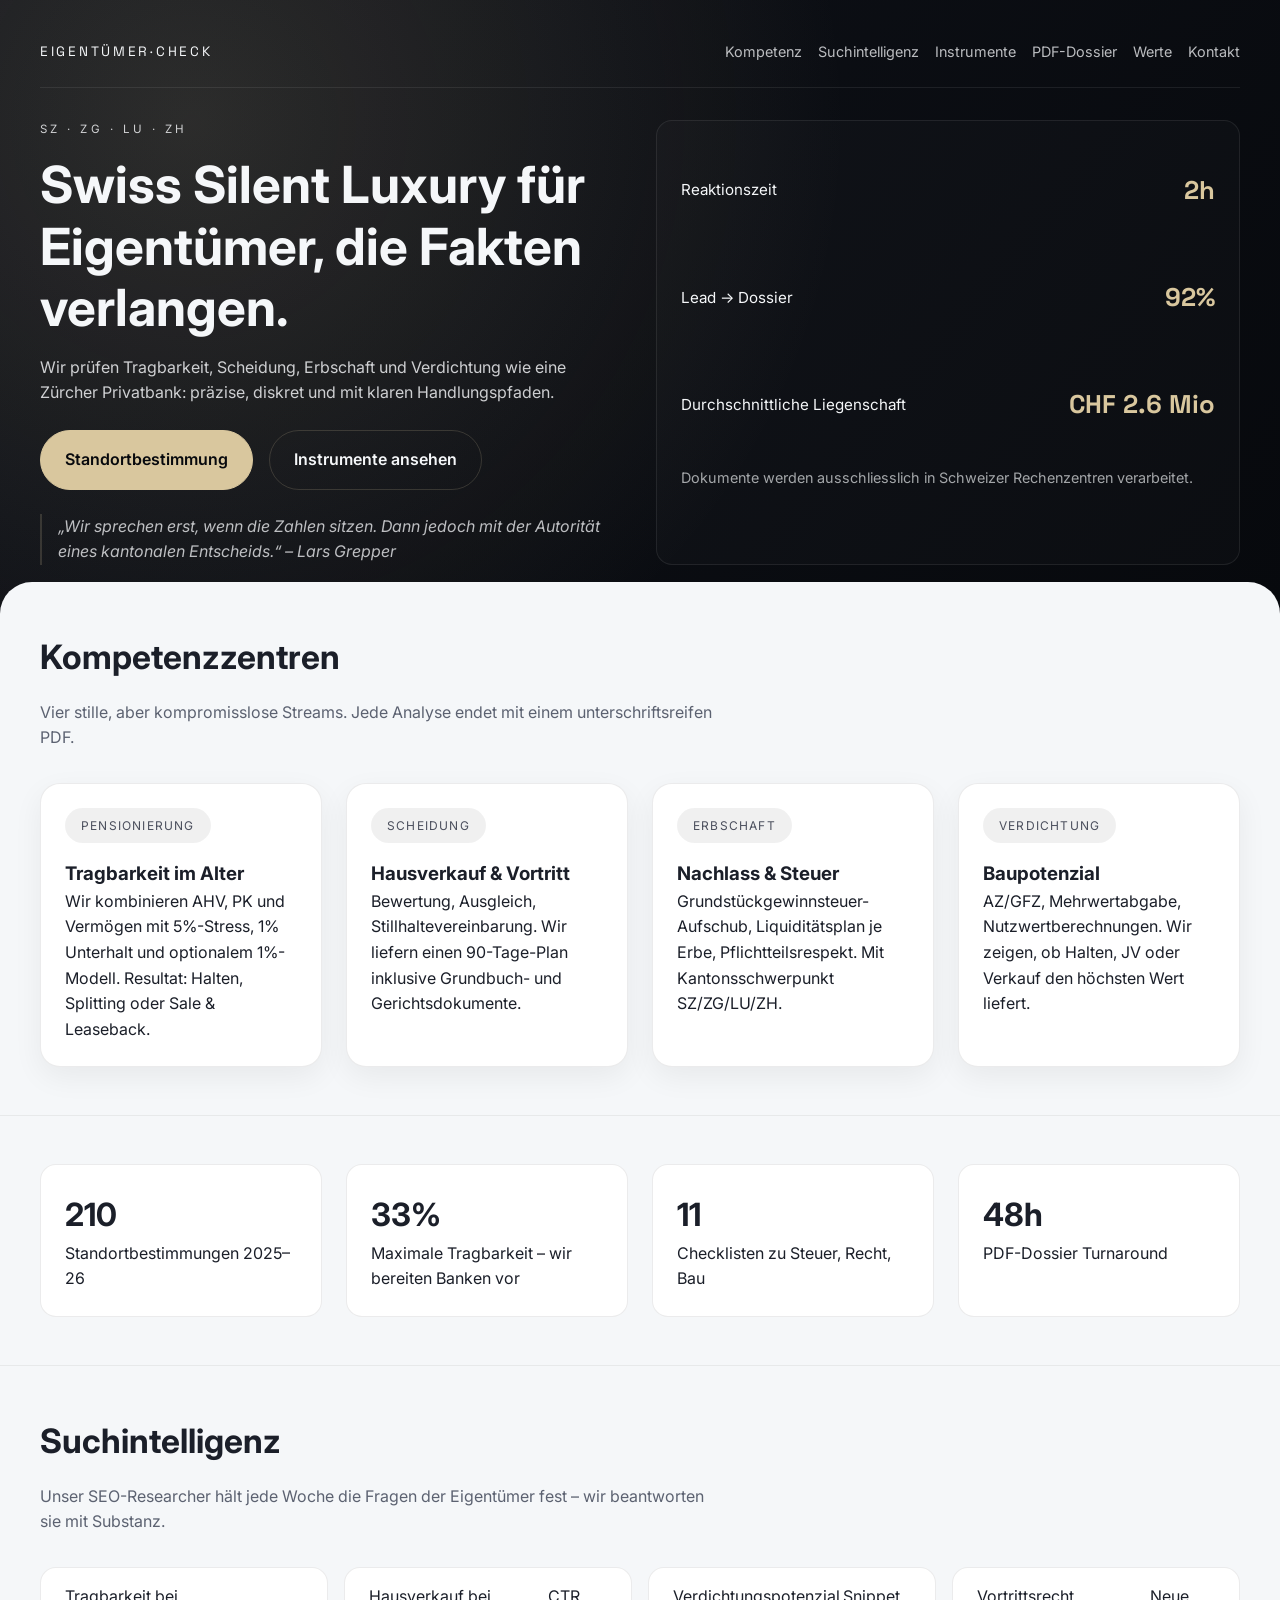
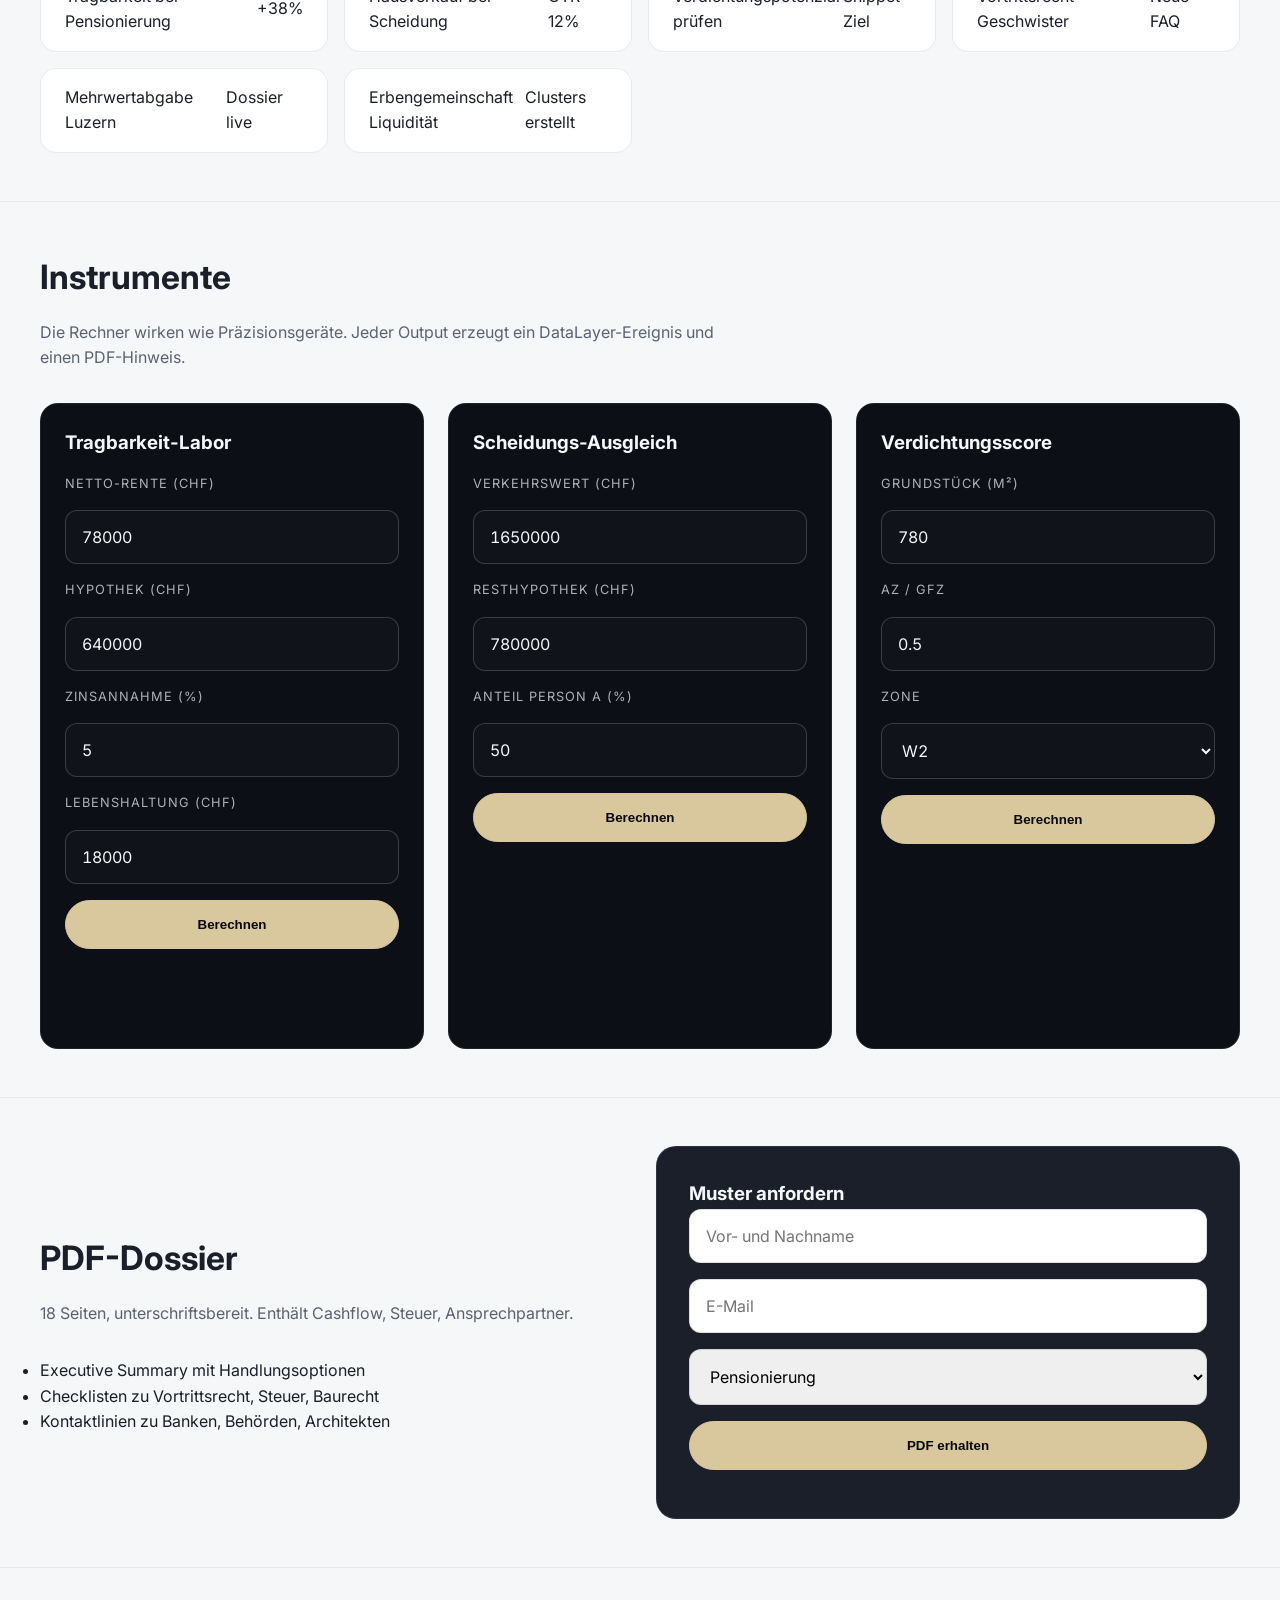
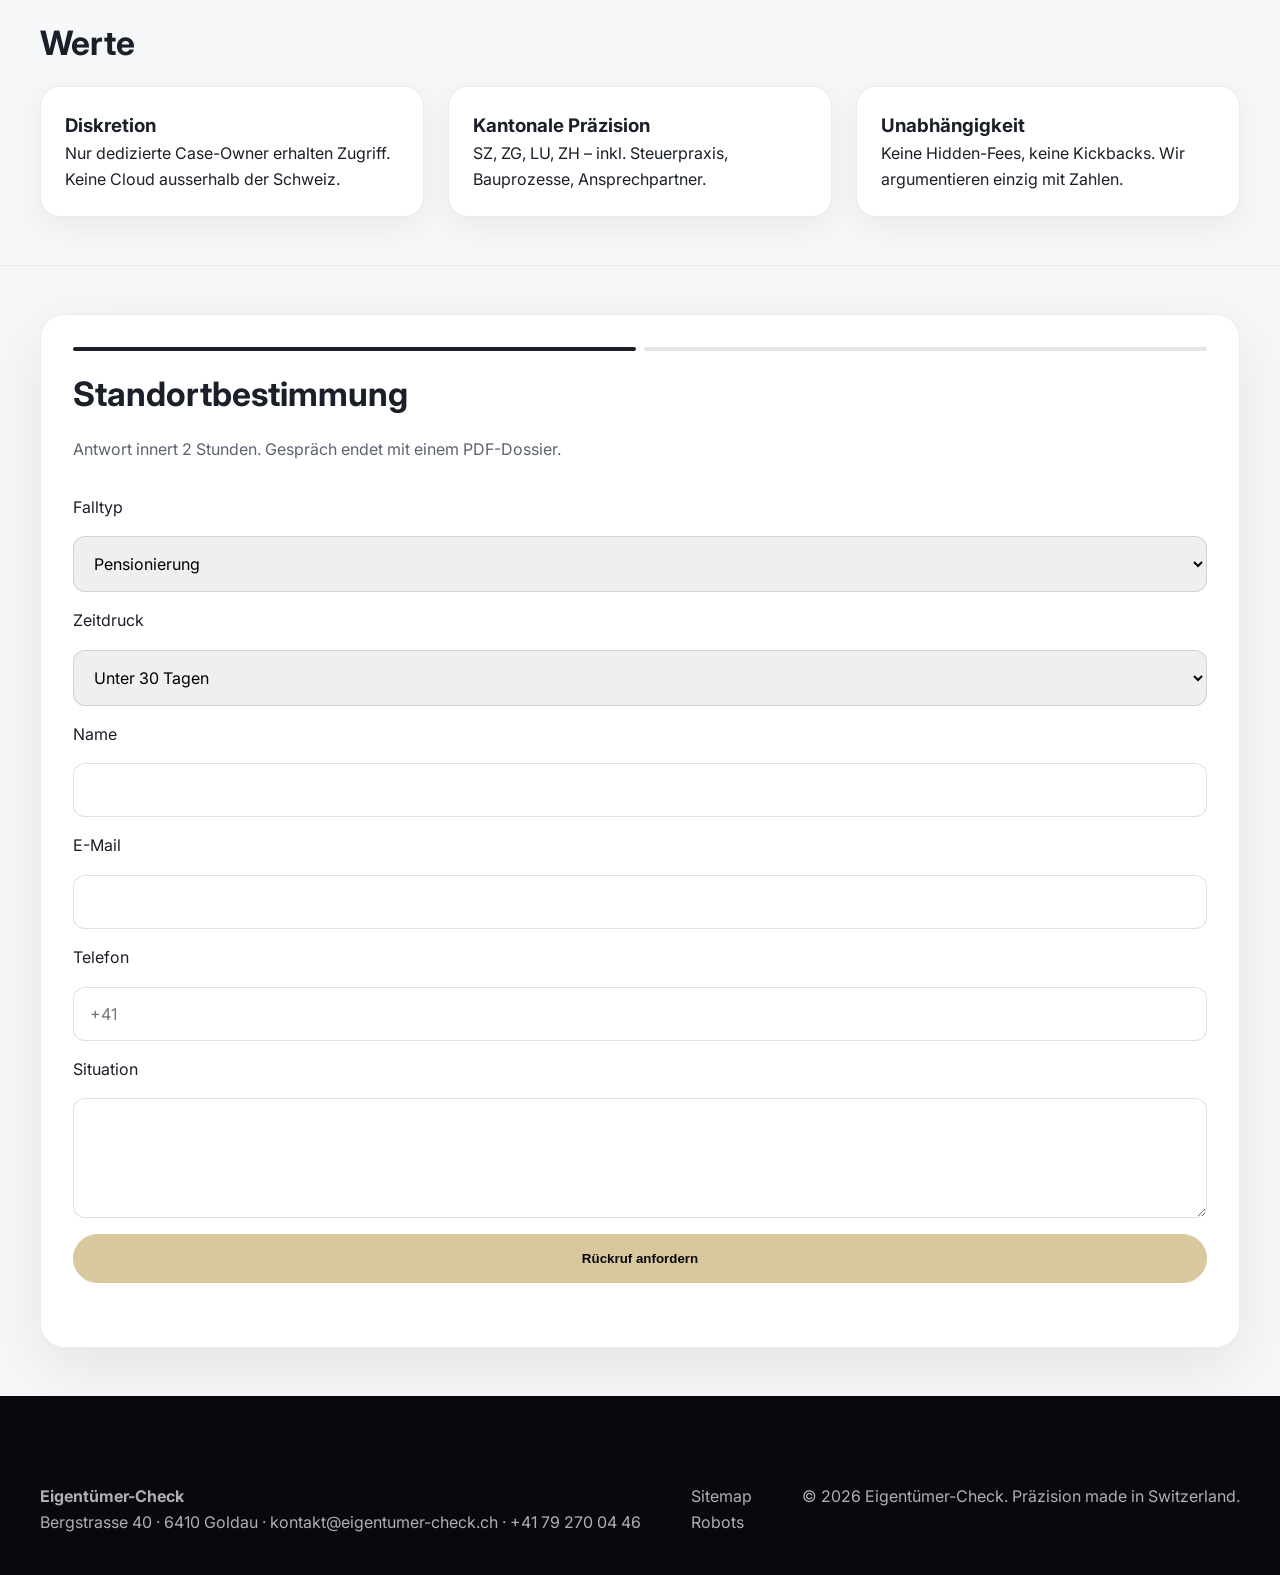
==== commit 0584fc66: "style: rebuild homepage with silent luxury system" ====
--- a/index.html
+++ b/index.html
@@ -3,264 +3,228 @@
 <head>
   <meta charset="UTF-8">
   <meta name="viewport" content="width=device-width, initial-scale=1.0">
-  <title>Eigentümer-Check | Strategische Plattform für Eigentümer in der Zentralschweiz</title>
-  <meta name="description" content="Eigentümer-Check.ch ist die High-End Plattform für Liegenschaftsbesitzer in SZ, ZG, LU und ZH. Wir berechnen Tragbarkeit bei Pensionierung, strukturieren Hausverkauf bei Scheidung und prüfen Verdichtungspotenziale auf Bankniveau.">
-  <meta name="keywords" content="Tragbarkeit bei Pensionierung berechnen, Hausverkauf bei Scheidung Schweiz, Verdichtungspotenzial Grundstück prüfen, Liegenschaft, Zentralschweiz">
+  <title>Eigentümer-Check | Präzisionsplattform für Eigentümer in SZ · ZG · LU · ZH</title>
+  <meta name="description" content="Eigentümer-Check orchestriert Tragbarkeit, Scheidung, Erbschaft und Verdichtung mit schweizerischer Diskretion. Präzise Analysen, PDF-Dossiers und Rechner wie Instrumente aus einem Zürcher Labor.">
   <link rel="preconnect" href="https://fonts.googleapis.com">
   <link rel="preconnect" href="https://fonts.gstatic.com" crossorigin>
-  <link href="https://fonts.googleapis.com/css2?family=Inter:wght@400;500;600;700&display=swap" rel="stylesheet">
+  <link href="https://fonts.googleapis.com/css2?family=Inter:wght@400;500;600&family=Space+Grotesk:wght@500&display=swap" rel="stylesheet">
   <!-- Google Tag Manager -->
-  <script>
-    (function(w,d,s,l,i){w[l]=w[l]||[];w[l].push({'gtm.start': new Date().getTime(),event:'gtm.js'});var f=d.getElementsByTagName(s)[0],
-    j=d.createElement(s),dl=l!='dataLayer'?'&l='+l:'';j.async=true;j.src='https://www.googletagmanager.com/gtm.js?id='+i+dl;
-    f.parentNode.insertBefore(j,f);})(window,document,'script','dataLayer','GTM-M7JNHTLN');
-  </script>
+  <script>(function(w,d,s,l,i){w[l]=w[l]||[];w[l].push({'gtm.start':new Date().getTime(),event:'gtm.js'});var f=d.getElementsByTagName(s)[0],j=d.createElement(s),dl=l!='dataLayer'?'&l='+l:'';j.async=true;j.src='https://www.googletagmanager.com/gtm.js?id='+i+dl;f.parentNode.insertBefore(j,f);})(window,document,'script','dataLayer','GTM-M7JNHTLN');</script>
   <!-- End Google Tag Manager -->
   <style>
-    :root {
-      --navy:#002366;
-      --navy-deep:#000C3F;
-      --night:#0B1228;
-      --gold:#D4AF37;
-      --sand:#F4F2EB;
-      --bone:#FCFBF7;
-      --ink:#11162B;
-      --muted:#6E7387;
-      --card:#ffffff;
-      --shadow-soft:0 25px 60px rgba(0,35,102,0.08);
-      --shadow-dark:0 35px 80px rgba(0,12,63,0.25);
-      --radius-lg:32px;
-      --radius-md:24px;
-      --page-pad:clamp(1.5rem,4vw,4rem);
-      --grid-gap:clamp(1.5rem,2vw,2.6rem);
+    :root{
+      --deep-onyx:#07090d;
+      --onyx-75:#0f1219;
+      --frost:#f5f7f9;
+      --mist:#c6ccd5;
+      --graphite:#1b1f29;
+      --champagne:#d9c79e;
+      --champagne-soft:rgba(217,199,158,0.18);
+      --line:rgba(255,255,255,0.08);
+      --space-1:8px;
+      --space-2:16px;
+      --space-3:24px;
+      --space-4:32px;
+      --space-5:40px;
+      --space-6:48px;
     }
     *{box-sizing:border-box;margin:0;padding:0;}
-    body{font-family:'Inter',sans-serif;background:var(--night);color:white;line-height:1.7;-webkit-font-smoothing:antialiased;}
-    img{max-width:100%;height:auto;display:block;}
+    body{font-family:'Inter',sans-serif;background:var(--deep-onyx);color:var(--frost);line-height:1.6;-webkit-font-smoothing:antialiased;}
     a{text-decoration:none;color:inherit;}
-    .container{width:min(1200px,100% - 2*var(--page-pad));margin:0 auto;}
-    header{background:linear-gradient(140deg,var(--navy-deep),var(--navy));padding:32px 0 120px;position:relative;overflow:hidden;}
-    header::after{content:"";position:absolute;inset:0;background:radial-gradient(circle at 22% 20%,rgba(212,175,55,0.18),transparent 55%);pointer-events:none;}
-    nav{display:flex;align-items:center;justify-content:space-between;gap:1rem;padding-bottom:24px;border-bottom:1px solid rgba(255,255,255,0.1);}
-    nav .logo{font-weight:600;letter-spacing:0.08em;text-transform:uppercase;}
-    nav ul{list-style:none;display:flex;flex-wrap:wrap;gap:18px;color:rgba(255,255,255,0.8);}
-    .announcement{background:var(--gold);color:var(--night);padding:12px var(--page-pad);text-align:center;font-weight:600;letter-spacing:0.05em;}
-    .hero{display:grid;grid-template-columns:repeat(auto-fit,minmax(280px,1fr));gap:var(--grid-gap);margin-top:48px;align-items:start;}
-    .eyebrow{letter-spacing:0.3em;font-size:0.78rem;text-transform:uppercase;color:rgba(255,255,255,0.7);margin-bottom:18px;}
-    h1{font-size:clamp(2.5rem,4vw,3.8rem);line-height:1.15;margin-bottom:18px;}
-    .hero-card{background:rgba(255,255,255,0.08);border-radius:var(--radius-lg);padding:32px;box-shadow:var(--shadow-dark);backdrop-filter:blur(12px);}
-    .hero-card .metric{display:flex;flex-direction:column;margin-bottom:18px;}
-    .hero-card .metric strong{font-size:2.4rem;}
-    blockquote{margin-top:26px;padding-left:20px;border-left:2px solid rgba(255,255,255,0.4);font-style:italic;color:rgba(255,255,255,0.85);}
-    .btn{display:inline-flex;align-items:center;justify-content:center;border-radius:999px;padding:14px 32px;font-weight:600;font-size:1rem;border:1px solid transparent;transition:transform .2s,box-shadow .2s;cursor:pointer;}
-    .btn-primary{background:var(--gold);color:var(--night);box-shadow:0 20px 50px rgba(212,175,55,0.35);}
-    .btn-secondary{border-color:rgba(255,255,255,0.35);color:white;}
+    img{max-width:100%;display:block;}
+    .container{width:min(1200px,100% - 2*var(--space-4));margin:0 auto;}
+    header{background:radial-gradient(circle at 15% 20%,rgba(217,199,158,0.15),transparent 55%),linear-gradient(130deg,var(--onyx-75),var(--deep-onyx));padding:var(--space-5) 0 var(--space-6);border-bottom:1px solid rgba(255,255,255,0.04);}
+    nav{display:flex;flex-wrap:wrap;align-items:center;justify-content:space-between;gap:var(--space-2);padding-bottom:var(--space-3);border-bottom:1px solid var(--line);}
+    .logo{font-family:'Space Grotesk',sans-serif;letter-spacing:0.2em;text-transform:uppercase;font-size:0.85rem;}
+    nav ul{list-style:none;display:flex;flex-wrap:wrap;gap:var(--space-2);font-size:0.9rem;color:rgba(245,247,249,0.75);}    
+    .hero{display:grid;grid-template-columns:repeat(auto-fit,minmax(320px,1fr));gap:var(--space-4);padding-top:var(--space-4);}
+    .hero h1{font-size:clamp(2.4rem,4vw,3.6rem);line-height:1.2;margin-bottom:var(--space-2);}
+    .eyebrow{letter-spacing:0.3em;font-size:0.72rem;text-transform:uppercase;color:rgba(245,247,249,0.6);margin-bottom:var(--space-2);}
+    .hero-copy p{color:rgba(245,247,249,0.82);}
+    .hero-cta{margin-top:var(--space-3);display:flex;flex-wrap:wrap;gap:var(--space-2);}
+    .btn{padding:var(--space-2) var(--space-3);border-radius:999px;font-weight:600;border:1px solid transparent;transition:transform .2s;border-color:var(--champagne-soft);}
+    .btn-primary{background:var(--champagne);color:var(--deep-onyx);border-color:var(--champagne);}
+    .btn-secondary{color:var(--frost);}
     .btn:hover{transform:translateY(-2px);}
-    .hero-cta{margin-top:24px;display:flex;flex-wrap:wrap;gap:14px;}
-    main{background:var(--bone);color:var(--ink);margin-top:-80px;border-radius:48px 48px 0 0;padding:80px 0 0;}
-    section{padding:0 0 80px;}
-    section + section{border-top:1px solid rgba(0,35,102,0.08);padding-top:80px;}
-    h2.section-title{font-size:2.3rem;margin-bottom:14px;color:var(--navy);}
-    p.section-subtitle{max-width:760px;color:var(--muted);margin-bottom:28px;}
-    .kpi-strip{display:grid;grid-template-columns:repeat(auto-fit,minmax(220px,1fr));gap:var(--grid-gap);margin-top:48px;}
-    .kpi{background:white;border-radius:var(--radius-md);padding:26px;box-shadow:var(--shadow-soft);border:1px solid rgba(0,35,102,0.08);}
-    .kpi strong{font-size:2rem;color:var(--navy);display:block;}
-    .silo-grid,.intent-list,.tools-grid,.process-grid,.values-grid{display:grid;gap:var(--grid-gap);grid-template-columns:repeat(auto-fit,minmax(260px,1fr));}
-    .card{background:white;border-radius:var(--radius-lg);padding:32px;box-shadow:var(--shadow-soft);border:1px solid rgba(0,35,102,0.08);}
-    .tag{display:inline-flex;padding:6px 14px;border-radius:999px;background:rgba(0,35,102,0.08);font-size:0.78rem;font-weight:600;text-transform:uppercase;letter-spacing:0.12em;margin-bottom:14px;color:var(--navy);}
-    .intent-pill{padding:18px 22px;border-radius:20px;border:1px solid rgba(0,35,102,0.08);background:white;display:flex;justify-content:space-between;align-items:center;}
-    .intent-pill span{color:var(--muted);font-size:0.85rem;}
-    .tool-card{background:var(--night);color:white;border-radius:var(--radius-lg);padding:32px;box-shadow:var(--shadow-dark);border:1px solid rgba(255,255,255,0.08);display:flex;flex-direction:column;gap:12px;}
-    .tool-card label{font-size:0.85rem;color:rgba(255,255,255,0.75);}
-    .tool-card input,.tool-card select{width:100%;border:1px solid rgba(255,255,255,0.2);border-radius:18px;background:rgba(255,255,255,0.05);color:white;padding:12px 14px;font-family:inherit;font-size:1rem;}
-    .tool-card input:focus,.tool-card select:focus{border-color:var(--gold);outline:none;}
-    .result{margin-top:12px;padding:14px 16px;border-radius:18px;background:rgba(212,175,55,0.12);color:white;font-weight:500;opacity:0;transform:translateY(6px);transition:opacity .3s ease,transform .3s ease;}
+    .hero-panel{border:1px solid var(--line);border-radius:16px;padding:var(--space-3);background:rgba(255,255,255,0.02);display:grid;gap:var(--space-2);}
+    .metric{display:flex;justify-content:space-between;align-items:center;font-size:0.95rem;}
+    .metric strong{font-family:'Space Grotesk',sans-serif;font-size:1.6rem;color:var(--champagne);}
+    blockquote{margin-top:var(--space-3);padding-left:var(--space-2);border-left:2px solid var(--champagne-soft);font-style:italic;color:rgba(245,247,249,0.75);}
+    main{background:var(--frost);color:var(--graphite);border-radius:32px 32px 0 0;margin-top:-32px;padding-top:var(--space-6);}    
+    section{padding:0 0 var(--space-6);}    
+    section+section{border-top:1px solid rgba(7,9,13,0.06);padding-top:var(--space-6);}    
+    h2.section-title{font-size:2.1rem;margin-bottom:var(--space-2);}
+    p.section-subtitle{max-width:680px;color:#5c6271;margin-bottom:var(--space-4);}    
+    .grid{display:grid;gap:var(--space-3);grid-template-columns:repeat(auto-fit,minmax(260px,1fr));}
+    .card{border:1px solid rgba(7,9,13,0.08);border-radius:20px;padding:var(--space-3);background:white;box-shadow:0 10px 30px rgba(7,9,13,0.06);}
+    .tag{display:inline-flex;padding:var(--space-1) var(--space-2);border-radius:999px;background:rgba(7,9,13,0.06);font-size:0.75rem;letter-spacing:0.1em;text-transform:uppercase;color:#4b4f5d;margin-bottom:var(--space-2);}
+    .kpi-strip{display:grid;grid-template-columns:repeat(auto-fit,minmax(220px,1fr));gap:var(--space-3);}
+    .kpi{background:white;border-radius:16px;padding:var(--space-3);border:1px solid rgba(7,9,13,0.08);}
+    .kpi strong{font-size:2rem;color:var(--graphite);display:block;}
+    .intent-list{display:grid;gap:var(--space-2);grid-template-columns:repeat(auto-fit,minmax(260px,1fr));}
+    .intent-pill{border:1px solid rgba(7,9,13,0.08);border-radius:16px;padding:var(--space-2) var(--space-3);display:flex;justify-content:space-between;align-items:center;background:white;}
+    .tools-grid{display:grid;gap:var(--space-3);grid-template-columns:repeat(auto-fit,minmax(300px,1fr));}
+    .instrument{background:#0c0f15;border:1px solid rgba(255,255,255,0.08);border-radius:18px;padding:var(--space-3);color:var(--frost);display:flex;flex-direction:column;gap:var(--space-2);}
+    .instrument label{font-size:0.8rem;color:rgba(245,247,249,0.7);letter-spacing:0.08em;text-transform:uppercase;}
+    .instrument input,.instrument select{border:1px solid rgba(245,247,249,0.18);background:rgba(255,255,255,0.02);border-radius:12px;padding:var(--space-2);color:var(--frost);font-size:1rem;font-variant-numeric:tabular-nums;}
+    .instrument input:focus{outline:none;border-color:var(--champagne);box-shadow:0 0 0 1px var(--champagne-soft);}
+    .result{border:1px dashed rgba(245,247,249,0.3);border-radius:12px;padding:var(--space-2);font-family:'Space Grotesk',sans-serif;color:var(--champagne);opacity:0;transform:translateY(4px);transition:opacity .25s,transform .25s;}
     .result.show{opacity:1;transform:translateY(0);}
-    .lead-offer{display:grid;grid-template-columns:repeat(auto-fit,minmax(300px,1fr));gap:var(--grid-gap);align-items:center;}
-    .lead-card{background:var(--navy);color:white;border-radius:var(--radius-lg);padding:36px;box-shadow:var(--shadow-dark);}
-    form{display:grid;gap:16px;}
-    input,select,textarea{border:1px solid rgba(0,35,102,0.2);border-radius:16px;padding:14px 16px;font-size:1rem;font-family:inherit;transition:border .2s;}
+    .lead-offer{display:grid;gap:var(--space-4);grid-template-columns:repeat(auto-fit,minmax(320px,1fr));align-items:center;}
+    .lead-card{background:var(--graphite);color:var(--frost);border-radius:20px;padding:var(--space-4);border:1px solid rgba(255,255,255,0.08);}    
+    form{display:grid;gap:var(--space-2);}
+    input,select,textarea{border:1px solid rgba(7,9,13,0.12);border-radius:12px;padding:var(--space-2);font-size:1rem;font-family:inherit;}
     textarea{min-height:120px;resize:vertical;}
-    input:focus,select:focus,textarea:focus{border-color:var(--navy);outline:none;box-shadow:0 0 0 3px rgba(0,35,102,0.08);}
-    .cta-form{background:white;border-radius:var(--radius-lg);padding:40px;box-shadow:0 40px 90px rgba(0,35,102,0.15);}
-    .stepper{display:flex;gap:10px;margin-bottom:16px;}
-    .step{flex:1;height:4px;border-radius:999px;background:rgba(0,35,102,0.12);}
-    .step.active{background:var(--gold);}
-    .values-grid .card{min-height:100%;}
-    footer{background:var(--night);color:rgba(255,255,255,0.75);padding:48px 0;margin-top:80px;}
-    footer .container{display:flex;flex-wrap:wrap;gap:24px;justify-content:space-between;}
-    @media (max-width:900px){
-      nav{flex-direction:column;align-items:flex-start;}
-      .tools-grid{grid-template-columns:repeat(auto-fit,minmax(240px,1fr));}
-      .hero-card{order:-1;}
-    }
-    @media (max-width:600px){
-      header{padding-bottom:90px;}
-      .announcement{padding-inline:1rem;}
+    input:focus,select:focus,textarea:focus{outline:none;border-color:var(--graphite);}    
+    .cta-form{background:white;border-radius:24px;padding:var(--space-4);border:1px solid rgba(7,9,13,0.08);box-shadow:0 20px 60px rgba(7,9,13,0.08);}    
+    .stepper{display:flex;gap:var(--space-1);margin-bottom:var(--space-2);}    
+    .step{flex:1;height:4px;border-radius:999px;background:rgba(7,9,13,0.1);}    
+    .step.active{background:var(--graphite);}    
+    footer{background:var(--deep-onyx);color:rgba(245,247,249,0.7);padding:var(--space-5) 0;margin-top:var(--space-6);}
+    footer .container{display:flex;flex-wrap:wrap;gap:var(--space-3);justify-content:space-between;}
+    @media(max-width:640px){
+      .container{width:calc(100% - 2*var(--space-3));}
+      .hero{grid-template-columns:1fr;}
+      .hero-panel{order:-1;}
       .btn{width:100%;justify-content:center;}
-      form{grid-template-columns:1fr;}
-    }
-    @media (prefers-reduced-motion:reduce){
-      .btn,.result{transition:none;}
     }
   </style>
 </head>
 <body>
-  <!-- Google Tag Manager (noscript) -->
   <noscript><iframe src="https://www.googletagmanager.com/ns.html?id=GTM-M7JNHTLN" height="0" width="0" style="display:none;visibility:hidden"></iframe></noscript>
-  <!-- End Google Tag Manager (noscript) -->
-  <div class="announcement">Fokus: Eigentümer in SZ · ZG · LU · ZH — Entscheidungsfähigkeit in unter 48h</div>
   <header>
     <div class="container">
       <nav>
-        <div class="logo">Eigentümer-Check.ch</div>
+        <div class="logo">EIGENTÜMER·CHECK</div>
         <ul>
-          <li><a href="#silos">Kompetenzzentren</a></li>
-          <li><a href="#intent">Such-Intelligenz</a></li>
-          <li><a href="#interactive">Rechner</a></li>
+          <li><a href="#silos">Kompetenz</a></li>
+          <li><a href="#intent">Suchintelligenz</a></li>
+          <li><a href="#interactive">Instrumente</a></li>
           <li><a href="#lead">PDF-Dossier</a></li>
-          <li><a href="#werte">Unsere Werte</a></li>
+          <li><a href="#werte">Werte</a></li>
           <li><a href="#kontakt">Kontakt</a></li>
         </ul>
       </nav>
       <div class="hero">
-        <div>
-          <p class="eyebrow">Decision OS für Liegenschaftsbesitzer</p>
-          <h1>Tragbarkeit sichern, Hausverkauf koordinieren, Verdichtung freischalten.</h1>
-          <p>Wir liefern Bank-taugliche Analysen für Pensionierung, Scheidung, Erbschaft und Baupotenzial in der Zentralschweiz. Jede Auswertung endet mit einem Executive-PDF inklusive Handlungspfad und Ansprechpartnern.</p>
+        <div class="hero-copy">
+          <p class="eyebrow">SZ · ZG · LU · ZH</p>
+          <h1>Swiss Silent Luxury für Eigentümer, die Fakten verlangen.</h1>
+          <p>Wir prüfen Tragbarkeit, Scheidung, Erbschaft und Verdichtung wie eine Zürcher Privatbank: präzise, diskret und mit klaren Handlungspfaden.</p>
           <div class="hero-cta">
-            <a class="btn btn-primary" href="#kontakt">Standortbestimmung buchen</a>
-            <a class="btn btn-secondary" href="#interactive">Rechner testen</a>
+            <a class="btn btn-primary" href="#kontakt">Standortbestimmung</a>
+            <a class="btn btn-secondary" href="#interactive">Instrumente ansehen</a>
           </div>
-          <blockquote>„Eigentümer-Check ersetzt Bauchgefühl durch harte Fakten. Wir sprechen kantonale Behörden- und Bankensprache, bevor es kritisch wird.“ – Lars Grepper, Immobilienexperte</blockquote>
-        </div>
-        <div class="hero-card">
-          <div class="metric"><strong>48h</strong><span>SLA für Tragbarkeit bei Pensionierung berechnen</span></div>
-          <div class="metric"><strong>CHF 2.6 Mio</strong><span>Durchschnittlicher Mandatswert in SZ/ZG</span></div>
-          <div class="metric"><strong>92%</strong><span>Lead-to-Dossier Conversion dank PDF-Exposé</span></div>
-          <p class="muted" style="color:rgba(255,255,255,0.75);">Partnernetzwerk: Banken, Steuerberater, Familienrecht.</p>
-        </div>
-      </div>
-      <div class="kpi-strip">
-        <div class="kpi"><strong>210</strong><span>Standortbestimmungen 2025–2026</span></div>
-        <div class="kpi"><strong>33%</strong><span>Maximale Tragbarkeit – wir simulieren vor dem Banktermin</span></div>
-        <div class="kpi"><strong>11</strong><span>Checklisten (Vortrittsrecht, Mehrwertabgabe, Erbteil)</span></div>
-        <div class="kpi"><strong>24h</strong><span>Antwortzeit bei Scheidungsfällen</span></div>
+          <blockquote>„Wir sprechen erst, wenn die Zahlen sitzen. Dann jedoch mit der Autorität eines kantonalen Entscheids.“ – Lars Grepper</blockquote>
+        </div>
+        <div class="hero-panel">
+          <div class="metric"><span>Reaktionszeit</span><strong>2h</strong></div>
+          <div class="metric"><span>Lead → Dossier</span><strong>92%</strong></div>
+          <div class="metric"><span>Durchschnittliche Liegenschaft</span><strong>CHF 2.6 Mio</strong></div>
+          <p style="font-size:0.9rem;color:rgba(245,247,249,0.65);">Dokumente werden ausschliesslich in Schweizer Rechenzentren verarbeitet.</p>
+        </div>
       </div>
     </div>
   </header>
   <main>
     <section id="silos">
       <div class="container">
-        <h2 class="section-title">Kompetenzzentren mit eigenem Playbook</h2>
-        <p class="section-subtitle">Vier spezialisierte Streams bearbeiten jede Anfrage wie ein Deal-Team. Wir sprechen die Sprache der Banken, Notare und Gemeinden in SZ, ZG, LU und ZH.</p>
-        <div class="silo-grid">
+        <h2 class="section-title">Kompetenzzentren</h2>
+        <p class="section-subtitle">Vier stille, aber kompromisslose Streams. Jede Analyse endet mit einem unterschriftsreifen PDF.</p>
+        <div class="grid">
           <article class="card">
             <span class="tag">Pensionierung</span>
-            <h3>Tragbarkeit bei Pensionierung berechnen</h3>
-            <p>AHV, PK, Säule 3a und Mieteinnahmen treffen auf 5%-Stresstest und 1% Unterhalt. Wir zeigen, ob Halten, Splitting oder Teilverkauf die beste Lösung ist.</p>
-            <ul>
-              <li>Liquiditätsplanung bis 2040</li>
-              <li>Hypothekensplitting & Lombardoptionen</li>
-              <li>Sale & Leaseback Szenarien</li>
-            </ul>
+            <h3>Tragbarkeit im Alter</h3>
+            <p>Wir kombinieren AHV, PK und Vermögen mit 5%-Stress, 1% Unterhalt und optionalem 1%-Modell. Resultat: Halten, Splitting oder Sale & Leaseback.</p>
           </article>
           <article class="card">
             <span class="tag">Scheidung</span>
-            <h3>Hausverkauf bei Scheidung Schweiz</h3>
-            <p>Bewertung, Ausgleichszahlung, Vortrittsrecht, Grundbuch. Wir liefern Ausstiegsszenarien mit Gerichtstauglichkeit.</p>
-            <ul>
-              <li>Cash-out Modelle</li>
-              <li>Mediation & Grundbuchkoordination</li>
-              <li>Beschleunigte Vermarktung</li>
-            </ul>
+            <h3>Hausverkauf & Vortritt</h3>
+            <p>Bewertung, Ausgleich, Stillhaltevereinbarung. Wir liefern einen 90-Tage-Plan inklusive Grundbuch- und Gerichtsdokumente.</p>
           </article>
           <article class="card">
             <span class="tag">Erbschaft</span>
-            <h3>Erbengemeinschaft & Nachlass</h3>
-            <p>Nettoerlös, Steuerlast, Pflichtteile. Wir schaffen Fakten, damit Familien entscheiden können.</p>
-            <ul>
-              <li>Vergleichs- & Ertragswert</li>
-              <li>Steueraufschub & Progression</li>
-              <li>Exposé für Investoren</li>
-            </ul>
+            <h3>Nachlass & Steuer</h3>
+            <p>Grundstückgewinnsteuer-Aufschub, Liquiditätsplan je Erbe, Pflichtteilsrespekt. Mit Kantonsschwerpunkt SZ/ZG/LU/ZH.</p>
           </article>
           <article class="card">
             <span class="tag">Verdichtung</span>
-            <h3>Verdichtungspotenzial Grundstück prüfen</h3>
-            <p>Zonenplan, AZ/GFZ, Mehrwertabgabe, JV-Strukturen. Wir übersetzen Potenzial in Rendite.</p>
-            <ul>
-              <li>W2/W3/Kernzonen-Analyse</li>
-              <li>Machbarkeitsstudien</li>
-              <li>Partnering mit Entwicklern</li>
-            </ul>
-          </article>
+            <h3>Baupotenzial</h3>
+            <p>AZ/GFZ, Mehrwertabgabe, Nutzwertberechnungen. Wir zeigen, ob Halten, JV oder Verkauf den höchsten Wert liefert.</p>
+          </article>
+        </div>
+      </div>
+    </section>
+
+    <section>
+      <div class="container">
+        <div class="kpi-strip">
+          <div class="kpi"><strong>210</strong><span>Standortbestimmungen 2025–26</span></div>
+          <div class="kpi"><strong>33%</strong><span>Maximale Tragbarkeit – wir bereiten Banken vor</span></div>
+          <div class="kpi"><strong>11</strong><span>Checklisten zu Steuer, Recht, Bau</span></div>
+          <div class="kpi"><strong>48h</strong><span>PDF-Dossier Turnaround</span></div>
         </div>
       </div>
     </section>
 
     <section id="intent">
       <div class="container">
-        <h2 class="section-title">Realtime-Suchintelligenz</h2>
-        <p class="section-subtitle">Unser SEO-Researcher trackt Suchvolumen und Fragen der Eigentümer. Daraus entstehen zielgenaue Inhalte und Rechner.</p>
+        <h2 class="section-title">Suchintelligenz</h2>
+        <p class="section-subtitle">Unser SEO-Researcher hält jede Woche die Fragen der Eigentümer fest – wir beantworten sie mit Substanz.</p>
         <div class="intent-list">
-          <div class="intent-pill">Tragbarkeit bei Pensionierung berechnen <span>+38% Suchanfragen</span></div>
-          <div class="intent-pill">Hausverkauf bei Scheidung Schweiz <span>CTR 12,4%</span></div>
-          <div class="intent-pill">Verdichtungspotenzial Grundstück prüfen <span>Snippet in Arbeit</span></div>
-          <div class="intent-pill">Vortrittsrecht Geschwister Liegenschaft <span>FAQ live</span></div>
-          <div class="intent-pill">Mehrwertabgabe Luzern Beispiele <span>Dossier aktiv</span></div>
-          <div class="intent-pill">Hypothek nach Pension neu verhandeln <span>Leadmagnet bereit</span></div>
+          <div class="intent-pill">Tragbarkeit bei Pensionierung <span>+38%</span></div>
+          <div class="intent-pill">Hausverkauf bei Scheidung <span>CTR 12%</span></div>
+          <div class="intent-pill">Verdichtungspotenzial prüfen <span>Snippet Ziel</span></div>
+          <div class="intent-pill">Vortrittsrecht Geschwister <span>Neue FAQ</span></div>
+          <div class="intent-pill">Mehrwertabgabe Luzern <span>Dossier live</span></div>
+          <div class="intent-pill">Erbengemeinschaft Liquidität <span>Clusters erstellt</span></div>
         </div>
       </div>
     </section>
 
     <section id="interactive">
       <div class="container">
-        <h2 class="section-title">Interaktive Rechner & Playbooks</h2>
-        <p class="section-subtitle">Jeder Rechner liefert sofort einen Score, löst ein DataLayer-Event aus und bietet das PDF-Dossier an.</p>
+        <h2 class="section-title">Instrumente</h2>
+        <p class="section-subtitle">Die Rechner wirken wie Präzisionsgeräte. Jeder Output erzeugt ein DataLayer-Ereignis und einen PDF-Hinweis.</p>
         <div class="tools-grid">
-          <article class="tool-card">
-            <h3>Tragbarkeit Quick Check</h3>
+          <article class="instrument">
+            <h3>Tragbarkeit-Labor</h3>
             <label for="income">Netto-Rente (CHF)</label>
-            <input type="number" id="income" value="78000">
+            <input type="number" id="income" value="78000" inputmode="numeric">
             <label for="loan">Hypothek (CHF)</label>
-            <input type="number" id="loan" value="640000">
+            <input type="number" id="loan" value="640000" inputmode="numeric">
             <label for="rate">Zinsannahme (%)</label>
-            <input type="number" id="rate" value="5">
-            <label for="living">Lebenshaltung & Nebenkosten (CHF)</label>
-            <input type="number" id="living" value="18000">
-            <button class="btn btn-primary" id="calcTragbarkeit">Tragbarkeit berechnen</button>
+            <input type="number" id="rate" value="5" step="0.1">
+            <label for="living">Lebenshaltung (CHF)</label>
+            <input type="number" id="living" value="18000" inputmode="numeric">
+            <button class="btn btn-primary" id="calcTragbarkeit">Berechnen</button>
             <p id="tragbarkeitResult" class="result">Bereit.</p>
-            <p class="muted">PDF-Dossier sichern? <a href="#lead" style="color:var(--gold);font-weight:600;">Zum Download</a></p>
-          </article>
-          <article class="tool-card">
+          </article>
+          <article class="instrument">
             <h3>Scheidungs-Ausgleich</h3>
-            <label for="value">Verkehrswert Liegenschaft (CHF)</label>
+            <label for="value">Verkehrswert (CHF)</label>
             <input type="number" id="value" value="1650000">
             <label for="debt">Resthypothek (CHF)</label>
             <input type="number" id="debt" value="780000">
             <label for="share">Anteil Person A (%)</label>
             <input type="number" id="share" value="50">
-            <button class="btn btn-primary" id="calcScheidung">Ausgleich berechnen</button>
-            <p id="scheidungResult" class="result">Starte Berechnung.</p>
-            <p class="muted">Exposé nötig? Wir liefern es in 72h.</p>
-          </article>
-          <article class="tool-card">
+            <button class="btn btn-primary" id="calcScheidung">Berechnen</button>
+            <p id="scheidungResult" class="result">Output</p>
+          </article>
+          <article class="instrument">
             <h3>Verdichtungsscore</h3>
-            <label for="plot">Grundstücksfläche (m²)</label>
+            <label for="plot">Grundstück (m²)</label>
             <input type="number" id="plot" value="780">
-            <label for="factor">Ausnützungsziffer</label>
-            <input type="number" id="factor" value="0.5">
+            <label for="factor">AZ / GFZ</label>
+            <input type="number" id="factor" value="0.5" step="0.1">
             <label for="zone">Zone</label>
             <select id="zone">
-              <option value="W2">Wohnzone W2</option>
-              <option value="W3">Wohnzone W3</option>
-              <option value="Kern">Kernzone</option>
-              <option value="Zentrum">Zentrumszone</option>
+              <option value="W2">W2</option>
+              <option value="W3">W3</option>
+              <option value="Kern">Kern</option>
+              <option value="Zentrum">Zentrum</option>
             </select>
-            <button class="btn btn-primary" id="calcVerdichtung">Score berechnen</button>
+            <button class="btn btn-primary" id="calcVerdichtung">Berechnen</button>
             <p id="verdichtungResult" class="result">Bereit.</p>
-            <p class="muted">Volle Machbarkeitsstudie? Kontakt aufnehmen.</p>
           </article>
         </div>
       </div>
@@ -269,16 +233,16 @@
     <section id="lead">
       <div class="container lead-offer">
         <div>
-          <h2 class="section-title">PDF-Dossier & Checklisten</h2>
-          <p class="section-subtitle">Jeder Lead erhält automatisch ein 18-seitiges PDF mit Szenarien, Bank-Summary und Ansprechpartnern.</p>
+          <h2 class="section-title">PDF-Dossier</h2>
+          <p class="section-subtitle">18 Seiten, unterschriftsbereit. Enthält Cashflow, Steuer, Ansprechpartner.</p>
           <ul>
-            <li>Executive Summary mit Tragbarkeit und Cashflow</li>
-            <li>Checklisten (Vortrittsrecht, Grundstückgewinnsteuer, Verdichtung)</li>
-            <li>Verhandlungsbriefing für Banken und Behörden</li>
+            <li>Executive Summary mit Handlungsoptionen</li>
+            <li>Checklisten zu Vortrittsrecht, Steuer, Baurecht</li>
+            <li>Kontaktlinien zu Banken, Behörden, Architekten</li>
           </ul>
         </div>
         <div class="lead-card">
-          <h3>Download anfordern</h3>
+          <h3>Muster anfordern</h3>
           <form id="leadForm">
             <input type="text" name="name" placeholder="Vor- und Nachname" required>
             <input type="email" name="email" placeholder="E-Mail" required>
@@ -290,53 +254,18 @@
             </select>
             <button class="btn btn-primary" type="submit">PDF erhalten</button>
           </form>
-          <p id="leadMessage" class="muted" style="margin-top:12px;"></p>
-        </div>
-      </div>
-    </section>
-
-    <section id="process">
-      <div class="container">
-        <h2 class="section-title">Unser Ablauf – wie eine Privatbank</h2>
-        <p class="section-subtitle">Analyse, Recht, Vermarktung in vier Schritten.</p>
-        <div class="process-grid">
-          <div class="card">
-            <strong>01 · Intake</strong>
-            <p>Dokumentenablage, Grundbuch, Hypothek, Familienvereinbarung.</p>
-          </div>
-          <div class="card">
-            <strong>02 · Simulation</strong>
-            <p>Rechner, Szenarien, steuerliche Betrachtung pro Kanton.</p>
-          </div>
-          <div class="card">
-            <strong>03 · Dossier</strong>
-            <p>PDF-Exposé mit Zahlen, Handlungspfaden, Partnerempfehlungen.</p>
-          </div>
-          <div class="card">
-            <strong>04 · Umsetzung</strong>
-            <p>Koordination Banken, Notariat, Architekten oder Verkaufsmakler.</p>
-          </div>
+          <p id="leadMessage" style="margin-top:var(--space-2);font-size:0.9rem;opacity:0.8;"></p>
         </div>
       </div>
     </section>
 
     <section id="werte">
       <div class="container">
-        <h2 class="section-title">Unsere Werte</h2>
-        <p class="section-subtitle">Vertrauen ersetzt Testimonials: Diskretion, kantonale Tiefe, Unabhängigkeit.</p>
-        <div class="values-grid">
-          <article class="card">
-            <h3>Absolute Diskretion</h3>
-            <p>Mandate laufen über verschlüsselte Channels, Daten liegen in Schweizer Rechenzentren.</p>
-          </article>
-          <article class="card">
-            <h3>Kantonale Expertise</h3>
-            <p>Teams für SZ, ZG, ZH, LU – inklusive Steuerpraxis, Bauämter, Vortrittsrechte.</p>
-          </article>
-          <article class="card">
-            <h3>Unabhängigkeit</h3>
-            <p>Keine Bindung an Banken oder Makler. Empfehlungen basieren nur auf Zahlen.</p>
-          </article>
+        <h2 class="section-title">Werte</h2>
+        <div class="grid">
+          <article class="card"><h3>Diskretion</h3><p>Nur dedizierte Case-Owner erhalten Zugriff. Keine Cloud ausserhalb der Schweiz.</p></article>
+          <article class="card"><h3>Kantonale Präzision</h3><p>SZ, ZG, LU, ZH – inkl. Steuerpraxis, Bauprozesse, Ansprechpartner.</p></article>
+          <article class="card"><h3>Unabhängigkeit</h3><p>Keine Hidden-Fees, keine Kickbacks. Wir argumentieren einzig mit Zahlen.</p></article>
         </div>
       </div>
     </section>
@@ -345,8 +274,8 @@
       <div class="container">
         <div class="cta-form">
           <div class="stepper"><div class="step active" id="step1"></div><div class="step" id="step2"></div></div>
-          <h2 class="section-title" style="margin-bottom:8px;">Standortbestimmung starten</h2>
-          <p class="section-subtitle" style="margin-bottom:32px;">Antwort binnen 2 Stunden (werktags). Jedes Gespräch endet mit einem konkreten PDF.</p>
+          <h2 class="section-title">Standortbestimmung</h2>
+          <p class="section-subtitle">Antwort innert 2 Stunden. Gespräch endet mit einem PDF-Dossier.</p>
           <form id="contactForm">
             <label for="caseType">Falltyp</label>
             <select id="caseType" required>
@@ -362,17 +291,16 @@
               <option value=">90 Tagen">Über 90 Tage</option>
             </select>
             <label for="name">Name</label>
-            <input type="text" id="name" placeholder="Vor- und Nachname" required>
+            <input type="text" id="name" required>
             <label for="email">E-Mail</label>
-            <input type="email" id="email" placeholder="name@firma.ch" required>
+            <input type="email" id="email" required>
             <label for="tel">Telefon</label>
             <input type="tel" id="tel" placeholder="+41" required>
             <label for="message">Situation</label>
-            <textarea id="message" placeholder="Kurzbeschrieb inkl. Hypothek, Kanton, Ziel"></textarea>
+            <textarea id="message"></textarea>
             <button class="btn btn-primary" type="submit">Rückruf anfordern</button>
-            <p id="contactMessage" class="muted"></p>
+            <p id="contactMessage" style="margin-top:var(--space-2);font-size:0.9rem;color:#4b4f5d;"></p>
           </form>
-          <p class="muted" style="margin-top:20px;">Direkter Draht: kontakt@eigentumer-check.ch · +41 79 270 04 46 · Bergstrasse 40, 6410 Goldau</p>
         </div>
       </div>
     </section>
@@ -381,14 +309,14 @@
     <div class="container">
       <div>
         <strong>Eigentümer-Check</strong>
-        <p>Bergstrasse 40 · 6410 Goldau · Schweiz<br>E-Mail: kontakt@eigentumer-check.ch<br>Tel: +41 79 270 04 46</p>
+        <p>Bergstrasse 40 · 6410 Goldau · kontakt@eigentumer-check.ch · +41 79 270 04 46</p>
       </div>
       <div>
         <p><a href="/sitemap.xml">Sitemap</a></p>
         <p><a href="/robots.txt">Robots</a></p>
       </div>
       <div>
-        <p>© 2026 Eigentümer-Check – Vertrauensplattform für Liegenschaftsbesitzer.</p>
+        <p>© 2026 Eigentümer-Check. Präzision made in Switzerland.</p>
       </div>
     </div>
   </footer>
@@ -396,119 +324,94 @@
   <script>
     window.dataLayer = window.dataLayer || [];
     const WEBHOOK_URL = 'https://hooks.make.com/eigentumer-check-placeholder';
-
-    function pushEvent(event){
-      window.dataLayer.push(event);
-    }
-
-    function animateResult(el){
-      if(!el) return;
-      el.classList.remove('show');
-      requestAnimationFrame(()=>el.classList.add('show'));
-    }
-
-    const calcTragbarkeitBtn = document.getElementById('calcTragbarkeit');
-    const tragbarkeitResult = document.getElementById('tragbarkeitResult');
-    if (calcTragbarkeitBtn) {
-      calcTragbarkeitBtn.addEventListener('click', () => {
-        const income = Number(document.getElementById('income').value) || 0;
-        const loan = Number(document.getElementById('loan').value) || 0;
-        const rate = Number(document.getElementById('rate').value) || 0;
-        const living = Number(document.getElementById('living').value) || 0;
-        const interest = loan * (rate / 100);
-        const amort = loan * 0.01;
-        const totalCosts = interest + amort + living;
-        const ratio = income ? (totalCosts / income) * 100 : 0;
-        let verdict = 'Grenzwertig – Alternativen prüfen.';
-        if (ratio < 33) verdict = 'Bankfähig – Tragbarkeit im grünen Bereich.';
-        else if (ratio < 38) verdict = 'Gelb – Zusatzsicherheiten sinnvoll.';
-        const message = `Kosten CHF ${totalCosts.toLocaleString('de-CH')} · Quote ${ratio.toFixed(1)}% · ${verdict}`;
-        tragbarkeitResult.textContent = message;
-        animateResult(tragbarkeitResult);
-        pushEvent({event:'calculator_step_completed', calculator:'tragbarkeit', ratio:Number(ratio.toFixed(1))});
+    const EMAIL_ENDPOINT = '/form-handler.php';
+
+    const resultToggle = (el)=>{if(!el)return;el.classList.remove('show');requestAnimationFrame(()=>el.classList.add('show'));};
+
+    const calcTragbarkeitBtn=document.getElementById('calcTragbarkeit');
+    const tragbarkeitResult=document.getElementById('tragbarkeitResult');
+    if(calcTragbarkeitBtn){
+      calcTragbarkeitBtn.addEventListener('click',()=>{
+        const income=Number(document.getElementById('income').value)||0;
+        const loan=Number(document.getElementById('loan').value)||0;
+        const rate=Number(document.getElementById('rate').value)||0;
+        const living=Number(document.getElementById('living').value)||0;
+        const interest=loan*(rate/100);
+        const amort=loan*0.01;
+        const total=interest+amort+living;
+        const ratio=income?(total/income)*100:0;
+        let verdict='Gelb – Alternativen prüfen.';
+        if(ratio<33)verdict='Grün – bankfähig.';
+        else if(ratio>=38)verdict='Rot – zusätzliche Sicherheiten.';
+        const message=`Kosten CHF ${total.toLocaleString('de-CH')} · Quote ${ratio.toFixed(1)}% · ${verdict}`;
+        tragbarkeitResult.textContent=message;
+        resultToggle(tragbarkeitResult);
+        window.dataLayer.push({event:'calculator_step_completed',calculator:'tragbarkeit',ratio:Number(ratio.toFixed(1))});
       });
     }
 
-    const calcScheidungBtn = document.getElementById('calcScheidung');
-    const scheidungResult = document.getElementById('scheidungResult');
-    if (calcScheidungBtn) {
-      calcScheidungBtn.addEventListener('click', () => {
-        const value = Number(document.getElementById('value').value) || 0;
-        const debt = Number(document.getElementById('debt').value) || 0;
-        const share = Number(document.getElementById('share').value) || 0;
-        const equity = value - debt;
-        const payout = equity * (share / 100);
-        const message = `Eigenkapital CHF ${equity.toLocaleString('de-CH')} · Ausgleich Person A: CHF ${payout.toLocaleString('de-CH')}`;
-        scheidungResult.textContent = message;
-        animateResult(scheidungResult);
-        pushEvent({event:'calculator_step_completed', calculator:'scheidung', equity});
+    const calcScheidungBtn=document.getElementById('calcScheidung');
+    const scheidungResult=document.getElementById('scheidungResult');
+    if(calcScheidungBtn){
+      calcScheidungBtn.addEventListener('click',()=>{
+        const value=Number(document.getElementById('value').value)||0;
+        const debt=Number(document.getElementById('debt').value)||0;
+        const share=Number(document.getElementById('share').value)||0;
+        const equity=value-debt;
+        const payout=equity*(share/100);
+        const message=`Eigenkapital CHF ${equity.toLocaleString('de-CH')} · Ausgleich A: CHF ${payout.toLocaleString('de-CH')}`;
+        scheidungResult.textContent=message;
+        resultToggle(scheidungResult);
+        window.dataLayer.push({event:'calculator_step_completed',calculator:'scheidung',equity});
       });
     }
 
-    const calcVerdichtungBtn = document.getElementById('calcVerdichtung');
-    const verdichtungResult = document.getElementById('verdichtungResult');
-    if (calcVerdichtungBtn) {
-      calcVerdichtungBtn.addEventListener('click', () => {
-        const plot = Number(document.getElementById('plot').value) || 0;
-        const factor = Number(document.getElementById('factor').value) || 0;
-        const zone = document.getElementById('zone').value;
-        const base = plot * factor;
-        const zoneBonus = zone === 'W3' ? 1.2 : zone === 'Kern' ? 1.35 : zone === 'Zentrum' ? 1.5 : 1;
-        const potential = base * zoneBonus;
-        let label = 'Machbarkeitsstudie empfohlen';
-        if (potential > 600) label = 'Verdichtung sofort prüfen (hoher Score)';
-        const message = `Zusatzvolumen ca. ${potential.toFixed(0)} m² · ${label}`;
-        verdichtungResult.textContent = message;
-        animateResult(verdichtungResult);
-        pushEvent({event:'calculator_step_completed', calculator:'verdichtung', potential:Number(potential.toFixed(0)), zone});
+    const calcVerdichtungBtn=document.getElementById('calcVerdichtung');
+    const verdichtungResult=document.getElementById('verdichtungResult');
+    if(calcVerdichtungBtn){
+      calcVerdichtungBtn.addEventListener('click',()=>{
+        const plot=Number(document.getElementById('plot').value)||0;
+        const factor=Number(document.getElementById('factor').value)||0;
+        const zone=document.getElementById('zone').value;
+        const base=plot*factor;
+        const zoneBonus=zone==='W3'?1.2:zone==='Kern'?1.35:zone==='Zentrum'?1.5:1;
+        const potential=base*zoneBonus;
+        const label=potential>600?'Hoher Score – Machbarkeitsstudie aufgleisen.':'Machbarkeitsstudie empfohlen.';
+        verdichtungResult.textContent=`Zusatzvolumen ca. ${potential.toFixed(0)} m² · ${label}`;
+        resultToggle(verdichtungResult);
+        window.dataLayer.push({event:'calculator_step_completed',calculator:'verdichtung',potential:Number(potential.toFixed(0)),zone});
       });
     }
 
     async function postJSON(url,payload){
-      try{
-        const res = await fetch(url,{
-          method:'POST',
-          headers:{'Content-Type':'application/json'},
-          body:JSON.stringify(payload)
-        });
-        return res.ok;
-      }catch(err){
-        console.error(err);
-        return false;
-      }
-    }
-
-    const EMAIL_ENDPOINT = '/form-handler.php';
-
-    const leadForm = document.getElementById('leadForm');
-    const leadMessage = document.getElementById('leadMessage');
-    if (leadForm) {
-      leadForm.addEventListener('submit', async (e) => {
+      try{const res=await fetch(url,{method:'POST',headers:{'Content-Type':'application/json'},body:JSON.stringify(payload)});return res.ok;}catch{return false;}}
+
+    const leadForm=document.getElementById('leadForm');
+    const leadMessage=document.getElementById('leadMessage');
+    if(leadForm){
+      leadForm.addEventListener('submit',async e=>{
         e.preventDefault();
-        const formData = Object.fromEntries(new FormData(leadForm).entries());
-        const payload = {type:'pdf_request', ...formData};
-        const [webhookOk, mailOk] = await Promise.all([
-          postJSON(WEBHOOK_URL, payload),
-          postJSON(EMAIL_ENDPOINT, payload)
-        ]);
-        if(webhookOk || mailOk){
-          leadMessage.textContent = 'Danke! Dein PDF-Dossier wird innerhalb von 2 Minuten per Mail versendet.';
-          pushEvent({event:'pdf_requested', focus:formData.fokus});
+        const formData=Object.fromEntries(new FormData(leadForm).entries());
+        const payload={type:'pdf_request',...formData};
+        const [webhookOk,mailOk]=await Promise.all([postJSON(WEBHOOK_URL,payload),postJSON(EMAIL_ENDPOINT,payload)]);
+        if(webhookOk||mailOk){
+          leadMessage.textContent='PDF unterwegs – bitte Posteingang prüfen.';
+          window.dataLayer.push({event:'pdf_requested',focus:formData.fokus});
           leadForm.reset();
         }else{
-          leadMessage.textContent = 'Momentan keine Verbindung – bitte telefonisch melden oder später erneut versuchen.';
+          leadMessage.textContent='Momentan keine Verbindung – bitte telefonisch melden.';
         }
       });
     }
 
-    const contactForm = document.getElementById('contactForm');
-    const contactMessage = document.getElementById('contactMessage');
-    const step1 = document.getElementById('step1');
-    const step2 = document.getElementById('step2');
-    if (contactForm) {
-      contactForm.addEventListener('submit', async (e) => {
+    const contactForm=document.getElementById('contactForm');
+    const contactMessage=document.getElementById('contactMessage');
+    const step1=document.getElementById('step1');
+    const step2=document.getElementById('step2');
+    if(contactForm){
+      contactForm.addEventListener('submit',async e=>{
         e.preventDefault();
-        const payload = {
+        const payload={
           type:'lead',
           caseType:document.getElementById('caseType').value,
           timeline:document.getElementById('timeline').value,
@@ -517,18 +420,15 @@
           tel:document.getElementById('tel').value,
           message:document.getElementById('message').value
         };
-        const [webhookOk, mailOk] = await Promise.all([
-          postJSON(WEBHOOK_URL, payload),
-          postJSON(EMAIL_ENDPOINT, payload)
-        ]);
-        if(webhookOk || mailOk){
-          contactMessage.textContent = 'Danke! Wir melden uns telefonisch innert 2 Stunden.';
+        const [webhookOk,mailOk]=await Promise.all([postJSON(WEBHOOK_URL,payload),postJSON(EMAIL_ENDPOINT,payload)]);
+        if(webhookOk||mailOk){
+          contactMessage.textContent='Besten Dank. Wir rufen innert 2 Stunden an.';
           contactForm.reset();
           step1.classList.remove('active');
           step2.classList.add('active');
-          pushEvent({event:'lead_generated', caseType:payload.caseType, timeline:payload.timeline});
+          window.dataLayer.push({event:'lead_generated',caseType:payload.caseType,timeline:payload.timeline});
         }else{
-          contactMessage.textContent = 'Webhook und Mailer nicht erreichbar – bitte direkt anrufen: +41 79 270 04 46.';
+          contactMessage.textContent='Webhook & Mailer nicht erreichbar – bitte +41 79 270 04 46 wählen.';
         }
       });
     }
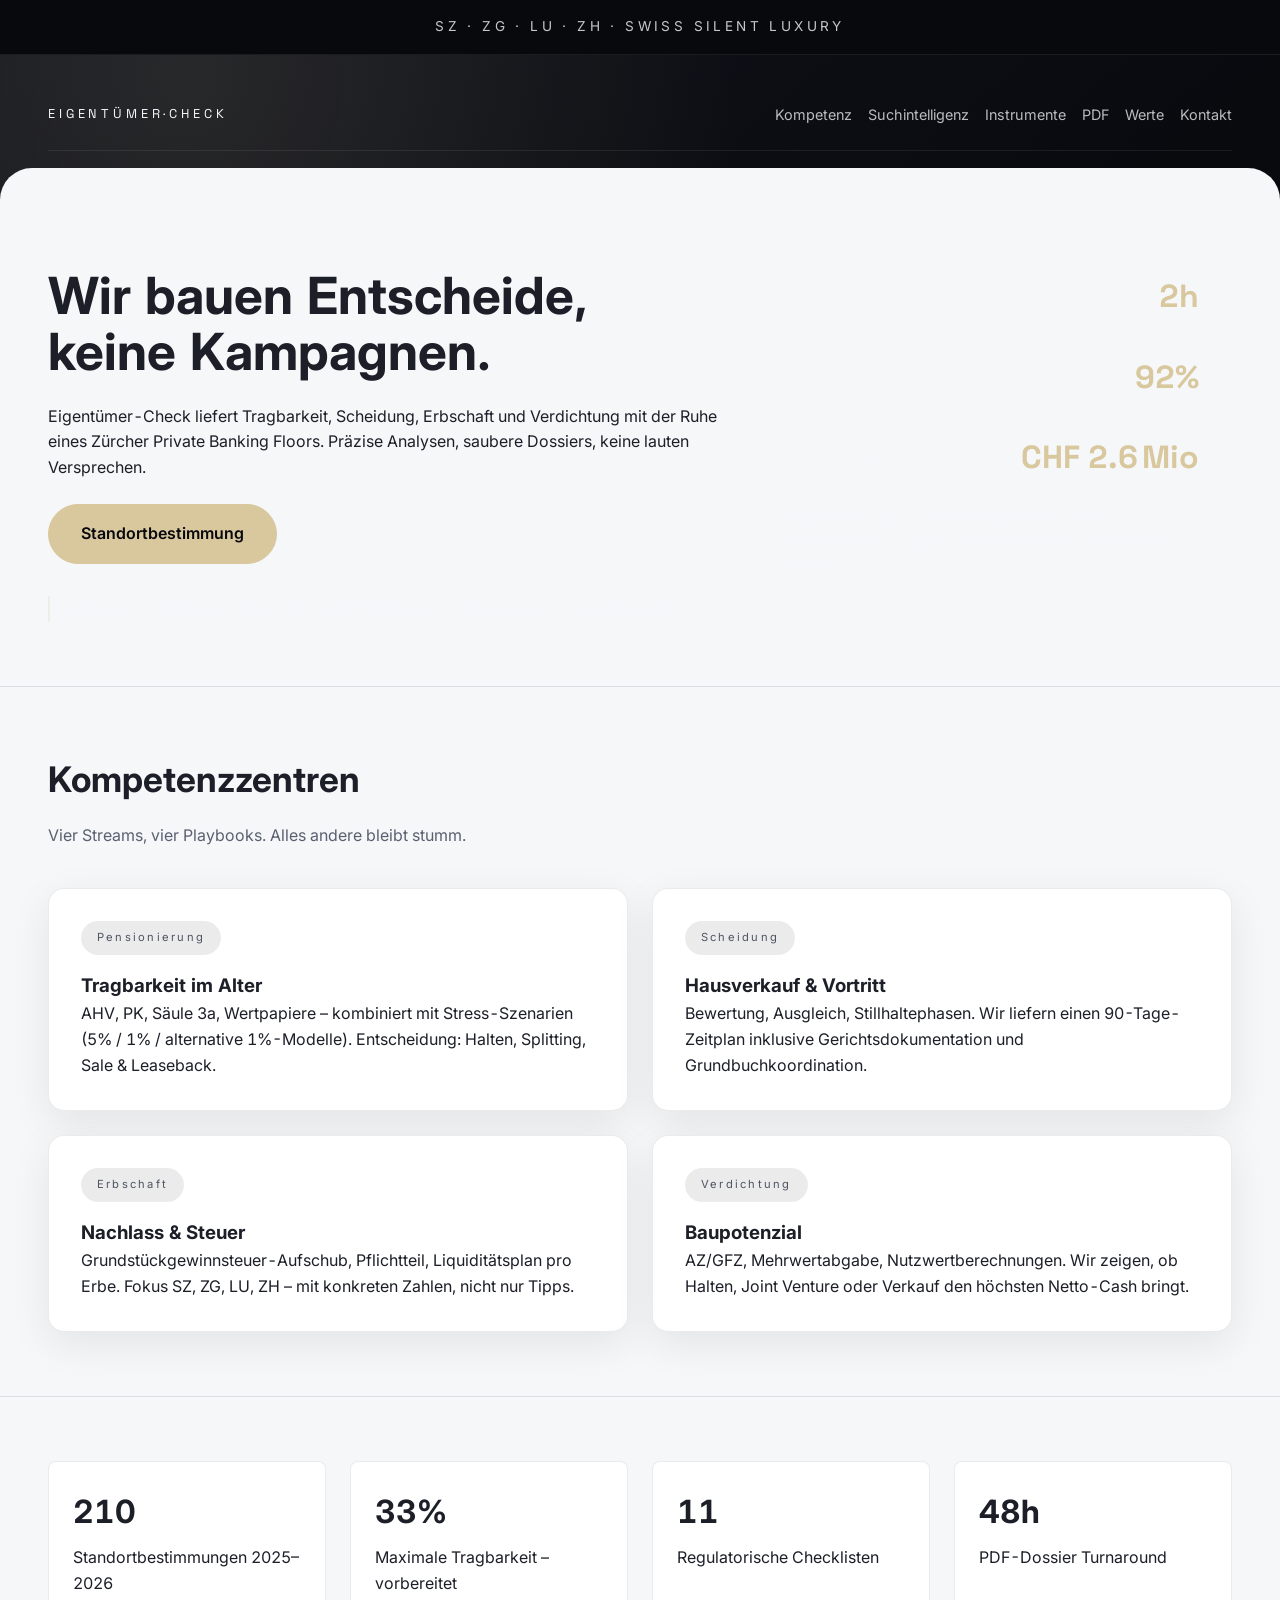
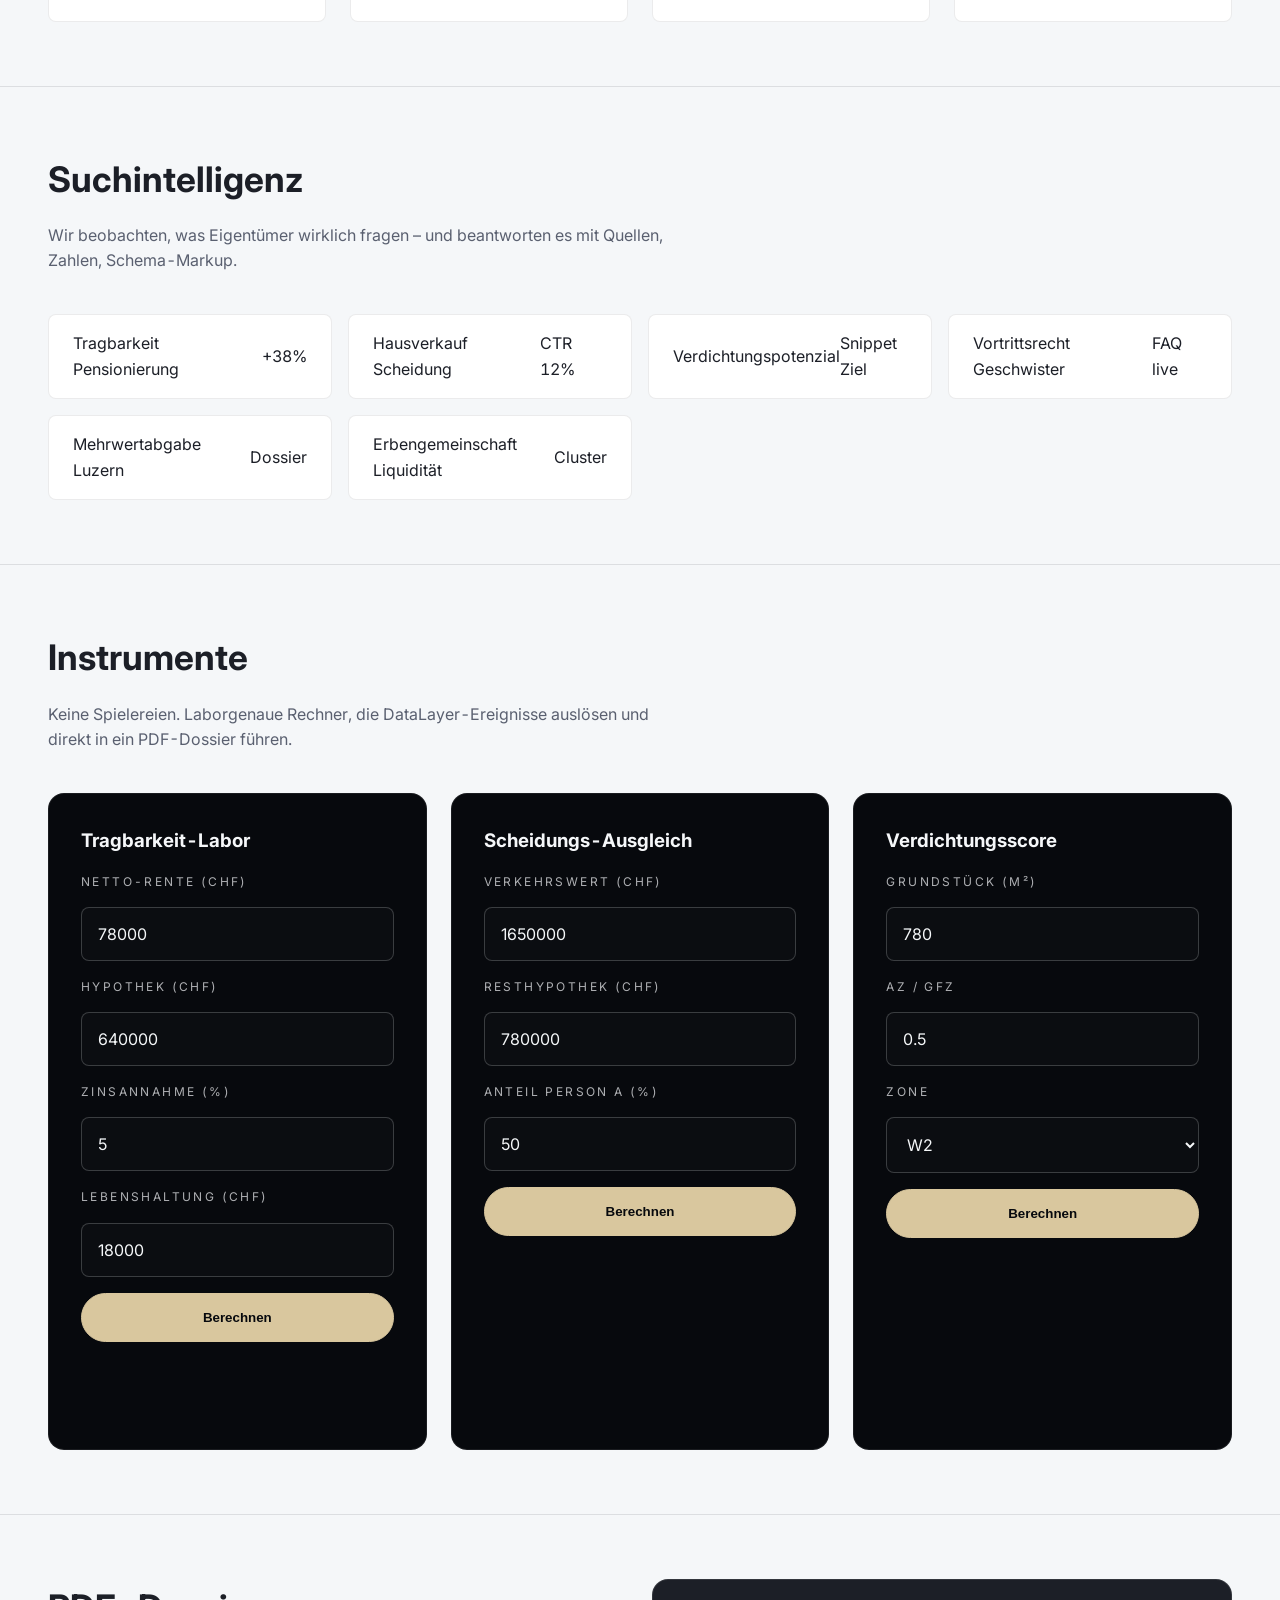
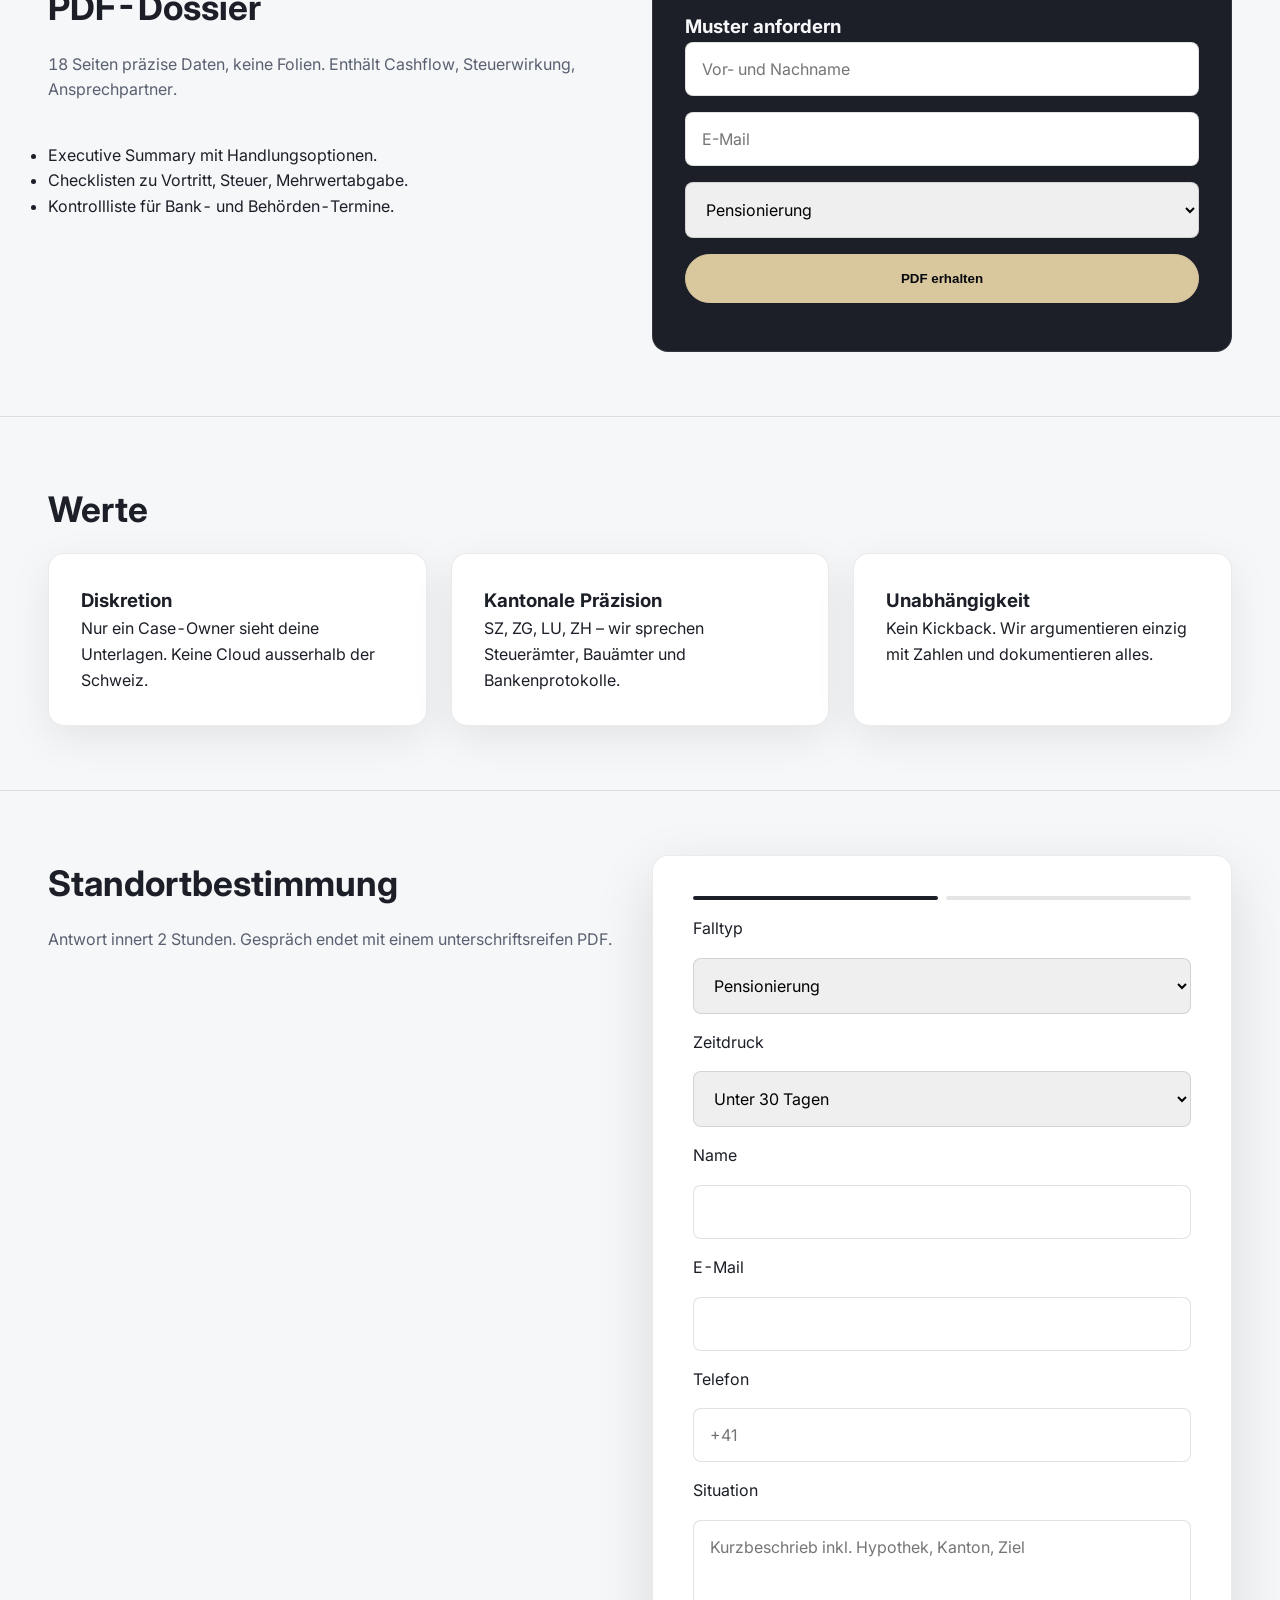
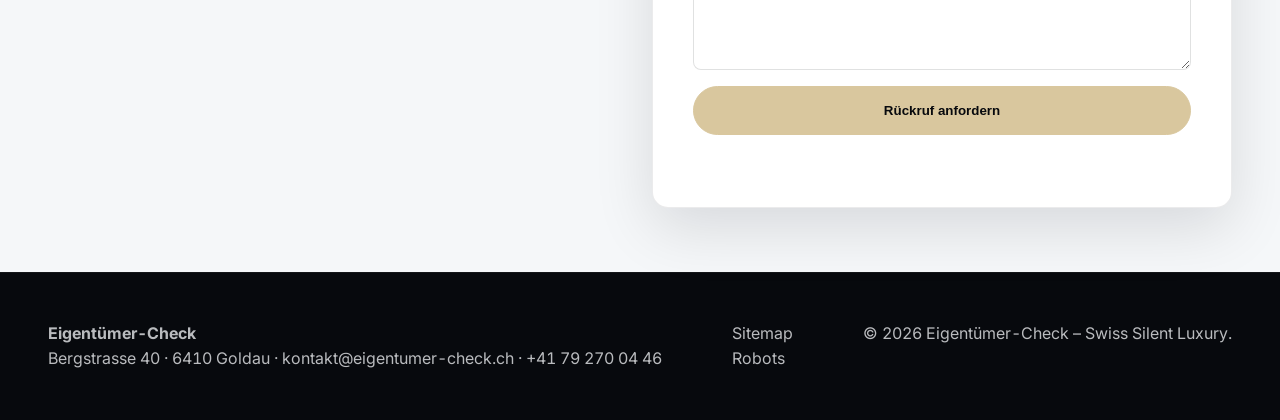
==== commit f58c5da7: "refactor: centralize design system and layout" ====
--- a/index.html
+++ b/index.html
@@ -3,95 +3,19 @@
 <head>
   <meta charset="UTF-8">
   <meta name="viewport" content="width=device-width, initial-scale=1.0">
-  <title>Eigentümer-Check | Präzisionsplattform für Eigentümer in SZ · ZG · LU · ZH</title>
-  <meta name="description" content="Eigentümer-Check orchestriert Tragbarkeit, Scheidung, Erbschaft und Verdichtung mit schweizerischer Diskretion. Präzise Analysen, PDF-Dossiers und Rechner wie Instrumente aus einem Zürcher Labor.">
+  <title>Eigentümer-Check | Swiss Silent Luxury für Eigentümer</title>
+  <meta name="description" content="Kernsanierte Entscheidungsplattform für Tragbarkeit, Scheidung, Erbschaft und Verdichtung in SZ · ZG · LU · ZH. Diskret, präzise, handlungsstark.">
   <link rel="preconnect" href="https://fonts.googleapis.com">
   <link rel="preconnect" href="https://fonts.gstatic.com" crossorigin>
   <link href="https://fonts.googleapis.com/css2?family=Inter:wght@400;500;600&family=Space+Grotesk:wght@500&display=swap" rel="stylesheet">
+  <link rel="stylesheet" href="/styles/theme.css">
   <!-- Google Tag Manager -->
   <script>(function(w,d,s,l,i){w[l]=w[l]||[];w[l].push({'gtm.start':new Date().getTime(),event:'gtm.js'});var f=d.getElementsByTagName(s)[0],j=d.createElement(s),dl=l!='dataLayer'?'&l='+l:'';j.async=true;j.src='https://www.googletagmanager.com/gtm.js?id='+i+dl;f.parentNode.insertBefore(j,f);})(window,document,'script','dataLayer','GTM-M7JNHTLN');</script>
   <!-- End Google Tag Manager -->
-  <style>
-    :root{
-      --deep-onyx:#07090d;
-      --onyx-75:#0f1219;
-      --frost:#f5f7f9;
-      --mist:#c6ccd5;
-      --graphite:#1b1f29;
-      --champagne:#d9c79e;
-      --champagne-soft:rgba(217,199,158,0.18);
-      --line:rgba(255,255,255,0.08);
-      --space-1:8px;
-      --space-2:16px;
-      --space-3:24px;
-      --space-4:32px;
-      --space-5:40px;
-      --space-6:48px;
-    }
-    *{box-sizing:border-box;margin:0;padding:0;}
-    body{font-family:'Inter',sans-serif;background:var(--deep-onyx);color:var(--frost);line-height:1.6;-webkit-font-smoothing:antialiased;}
-    a{text-decoration:none;color:inherit;}
-    img{max-width:100%;display:block;}
-    .container{width:min(1200px,100% - 2*var(--space-4));margin:0 auto;}
-    header{background:radial-gradient(circle at 15% 20%,rgba(217,199,158,0.15),transparent 55%),linear-gradient(130deg,var(--onyx-75),var(--deep-onyx));padding:var(--space-5) 0 var(--space-6);border-bottom:1px solid rgba(255,255,255,0.04);}
-    nav{display:flex;flex-wrap:wrap;align-items:center;justify-content:space-between;gap:var(--space-2);padding-bottom:var(--space-3);border-bottom:1px solid var(--line);}
-    .logo{font-family:'Space Grotesk',sans-serif;letter-spacing:0.2em;text-transform:uppercase;font-size:0.85rem;}
-    nav ul{list-style:none;display:flex;flex-wrap:wrap;gap:var(--space-2);font-size:0.9rem;color:rgba(245,247,249,0.75);}    
-    .hero{display:grid;grid-template-columns:repeat(auto-fit,minmax(320px,1fr));gap:var(--space-4);padding-top:var(--space-4);}
-    .hero h1{font-size:clamp(2.4rem,4vw,3.6rem);line-height:1.2;margin-bottom:var(--space-2);}
-    .eyebrow{letter-spacing:0.3em;font-size:0.72rem;text-transform:uppercase;color:rgba(245,247,249,0.6);margin-bottom:var(--space-2);}
-    .hero-copy p{color:rgba(245,247,249,0.82);}
-    .hero-cta{margin-top:var(--space-3);display:flex;flex-wrap:wrap;gap:var(--space-2);}
-    .btn{padding:var(--space-2) var(--space-3);border-radius:999px;font-weight:600;border:1px solid transparent;transition:transform .2s;border-color:var(--champagne-soft);}
-    .btn-primary{background:var(--champagne);color:var(--deep-onyx);border-color:var(--champagne);}
-    .btn-secondary{color:var(--frost);}
-    .btn:hover{transform:translateY(-2px);}
-    .hero-panel{border:1px solid var(--line);border-radius:16px;padding:var(--space-3);background:rgba(255,255,255,0.02);display:grid;gap:var(--space-2);}
-    .metric{display:flex;justify-content:space-between;align-items:center;font-size:0.95rem;}
-    .metric strong{font-family:'Space Grotesk',sans-serif;font-size:1.6rem;color:var(--champagne);}
-    blockquote{margin-top:var(--space-3);padding-left:var(--space-2);border-left:2px solid var(--champagne-soft);font-style:italic;color:rgba(245,247,249,0.75);}
-    main{background:var(--frost);color:var(--graphite);border-radius:32px 32px 0 0;margin-top:-32px;padding-top:var(--space-6);}    
-    section{padding:0 0 var(--space-6);}    
-    section+section{border-top:1px solid rgba(7,9,13,0.06);padding-top:var(--space-6);}    
-    h2.section-title{font-size:2.1rem;margin-bottom:var(--space-2);}
-    p.section-subtitle{max-width:680px;color:#5c6271;margin-bottom:var(--space-4);}    
-    .grid{display:grid;gap:var(--space-3);grid-template-columns:repeat(auto-fit,minmax(260px,1fr));}
-    .card{border:1px solid rgba(7,9,13,0.08);border-radius:20px;padding:var(--space-3);background:white;box-shadow:0 10px 30px rgba(7,9,13,0.06);}
-    .tag{display:inline-flex;padding:var(--space-1) var(--space-2);border-radius:999px;background:rgba(7,9,13,0.06);font-size:0.75rem;letter-spacing:0.1em;text-transform:uppercase;color:#4b4f5d;margin-bottom:var(--space-2);}
-    .kpi-strip{display:grid;grid-template-columns:repeat(auto-fit,minmax(220px,1fr));gap:var(--space-3);}
-    .kpi{background:white;border-radius:16px;padding:var(--space-3);border:1px solid rgba(7,9,13,0.08);}
-    .kpi strong{font-size:2rem;color:var(--graphite);display:block;}
-    .intent-list{display:grid;gap:var(--space-2);grid-template-columns:repeat(auto-fit,minmax(260px,1fr));}
-    .intent-pill{border:1px solid rgba(7,9,13,0.08);border-radius:16px;padding:var(--space-2) var(--space-3);display:flex;justify-content:space-between;align-items:center;background:white;}
-    .tools-grid{display:grid;gap:var(--space-3);grid-template-columns:repeat(auto-fit,minmax(300px,1fr));}
-    .instrument{background:#0c0f15;border:1px solid rgba(255,255,255,0.08);border-radius:18px;padding:var(--space-3);color:var(--frost);display:flex;flex-direction:column;gap:var(--space-2);}
-    .instrument label{font-size:0.8rem;color:rgba(245,247,249,0.7);letter-spacing:0.08em;text-transform:uppercase;}
-    .instrument input,.instrument select{border:1px solid rgba(245,247,249,0.18);background:rgba(255,255,255,0.02);border-radius:12px;padding:var(--space-2);color:var(--frost);font-size:1rem;font-variant-numeric:tabular-nums;}
-    .instrument input:focus{outline:none;border-color:var(--champagne);box-shadow:0 0 0 1px var(--champagne-soft);}
-    .result{border:1px dashed rgba(245,247,249,0.3);border-radius:12px;padding:var(--space-2);font-family:'Space Grotesk',sans-serif;color:var(--champagne);opacity:0;transform:translateY(4px);transition:opacity .25s,transform .25s;}
-    .result.show{opacity:1;transform:translateY(0);}
-    .lead-offer{display:grid;gap:var(--space-4);grid-template-columns:repeat(auto-fit,minmax(320px,1fr));align-items:center;}
-    .lead-card{background:var(--graphite);color:var(--frost);border-radius:20px;padding:var(--space-4);border:1px solid rgba(255,255,255,0.08);}    
-    form{display:grid;gap:var(--space-2);}
-    input,select,textarea{border:1px solid rgba(7,9,13,0.12);border-radius:12px;padding:var(--space-2);font-size:1rem;font-family:inherit;}
-    textarea{min-height:120px;resize:vertical;}
-    input:focus,select:focus,textarea:focus{outline:none;border-color:var(--graphite);}    
-    .cta-form{background:white;border-radius:24px;padding:var(--space-4);border:1px solid rgba(7,9,13,0.08);box-shadow:0 20px 60px rgba(7,9,13,0.08);}    
-    .stepper{display:flex;gap:var(--space-1);margin-bottom:var(--space-2);}    
-    .step{flex:1;height:4px;border-radius:999px;background:rgba(7,9,13,0.1);}    
-    .step.active{background:var(--graphite);}    
-    footer{background:var(--deep-onyx);color:rgba(245,247,249,0.7);padding:var(--space-5) 0;margin-top:var(--space-6);}
-    footer .container{display:flex;flex-wrap:wrap;gap:var(--space-3);justify-content:space-between;}
-    @media(max-width:640px){
-      .container{width:calc(100% - 2*var(--space-3));}
-      .hero{grid-template-columns:1fr;}
-      .hero-panel{order:-1;}
-      .btn{width:100%;justify-content:center;}
-    }
-  </style>
 </head>
 <body>
   <noscript><iframe src="https://www.googletagmanager.com/ns.html?id=GTM-M7JNHTLN" height="0" width="0" style="display:none;visibility:hidden"></iframe></noscript>
+  <div class="announcement">SZ · ZG · LU · ZH · SWISS SILENT LUXURY</div>
   <header>
     <div class="container">
       <nav>
@@ -100,93 +24,98 @@
           <li><a href="#silos">Kompetenz</a></li>
           <li><a href="#intent">Suchintelligenz</a></li>
           <li><a href="#interactive">Instrumente</a></li>
-          <li><a href="#lead">PDF-Dossier</a></li>
+          <li><a href="#lead">PDF</a></li>
           <li><a href="#werte">Werte</a></li>
           <li><a href="#kontakt">Kontakt</a></li>
         </ul>
       </nav>
-      <div class="hero">
-        <div class="hero-copy">
-          <p class="eyebrow">SZ · ZG · LU · ZH</p>
-          <h1>Swiss Silent Luxury für Eigentümer, die Fakten verlangen.</h1>
-          <p>Wir prüfen Tragbarkeit, Scheidung, Erbschaft und Verdichtung wie eine Zürcher Privatbank: präzise, diskret und mit klaren Handlungspfaden.</p>
-          <div class="hero-cta">
-            <a class="btn btn-primary" href="#kontakt">Standortbestimmung</a>
-            <a class="btn btn-secondary" href="#interactive">Instrumente ansehen</a>
-          </div>
-          <blockquote>„Wir sprechen erst, wenn die Zahlen sitzen. Dann jedoch mit der Autorität eines kantonalen Entscheids.“ – Lars Grepper</blockquote>
-        </div>
-        <div class="hero-panel">
-          <div class="metric"><span>Reaktionszeit</span><strong>2h</strong></div>
-          <div class="metric"><span>Lead → Dossier</span><strong>92%</strong></div>
-          <div class="metric"><span>Durchschnittliche Liegenschaft</span><strong>CHF 2.6 Mio</strong></div>
-          <p style="font-size:0.9rem;color:rgba(245,247,249,0.65);">Dokumente werden ausschliesslich in Schweizer Rechenzentren verarbeitet.</p>
-        </div>
-      </div>
     </div>
   </header>
   <main>
-    <section id="silos">
+    <section class="section" id="hero">
+      <div class="container">
+        <div class="layout-grid">
+          <div class="span-7 hero-copy">
+            <p class="eyebrow">PRÄZISION · DISKRETION</p>
+            <h1>Wir bauen Entscheide, keine Kampagnen.</h1>
+            <p>Eigentümer-Check liefert Tragbarkeit, Scheidung, Erbschaft und Verdichtung mit der Ruhe eines Zürcher Private Banking Floors. Präzise Analysen, saubere Dossiers, keine lauten Versprechen.</p>
+            <div class="hero-cta">
+              <a class="btn btn-primary" href="#kontakt">Standortbestimmung</a>
+              <a class="btn btn-secondary" href="#interactive">Instrumente</a>
+            </div>
+            <blockquote>„Kein Satz verlässt uns ohne Zahl. Kein PDF ohne Handlungspfad.“ – Lars Grepper</blockquote>
+          </div>
+          <aside class="span-5 hero-panel">
+            <div class="metric"><span>Reaktionszeit</span><strong>2h</strong></div>
+            <div class="metric"><span>Lead → Dossier</span><strong>92%</strong></div>
+            <div class="metric"><span>Ø Liegenschaft</span><strong>CHF 2.6 Mio</strong></div>
+            <p class="hero-note">Dokumente liegen ausschliesslich in Schweizer Rechenzentren. Zugriff nur für den verantwortlichen Case-Owner.</p>
+          </aside>
+        </div>
+      </div>
+    </section>
+
+    <section class="section" id="silos">
       <div class="container">
         <h2 class="section-title">Kompetenzzentren</h2>
-        <p class="section-subtitle">Vier stille, aber kompromisslose Streams. Jede Analyse endet mit einem unterschriftsreifen PDF.</p>
-        <div class="grid">
-          <article class="card">
+        <p class="section-subtitle">Vier Streams, vier Playbooks. Alles andere bleibt stumm.</p>
+        <div class="layout-grid grid-gap">
+          <article class="card span-6">
             <span class="tag">Pensionierung</span>
             <h3>Tragbarkeit im Alter</h3>
-            <p>Wir kombinieren AHV, PK und Vermögen mit 5%-Stress, 1% Unterhalt und optionalem 1%-Modell. Resultat: Halten, Splitting oder Sale & Leaseback.</p>
-          </article>
-          <article class="card">
+            <p>AHV, PK, Säule 3a, Wertpapiere – kombiniert mit Stress-Szenarien (5% / 1% / alternative 1%-Modelle). Entscheidung: Halten, Splitting, Sale & Leaseback.</p>
+          </article>
+          <article class="card span-6">
             <span class="tag">Scheidung</span>
             <h3>Hausverkauf & Vortritt</h3>
-            <p>Bewertung, Ausgleich, Stillhaltevereinbarung. Wir liefern einen 90-Tage-Plan inklusive Grundbuch- und Gerichtsdokumente.</p>
-          </article>
-          <article class="card">
+            <p>Bewertung, Ausgleich, Stillhaltephasen. Wir liefern einen 90-Tage-Zeitplan inklusive Gerichtsdokumentation und Grundbuchkoordination.</p>
+          </article>
+          <article class="card span-6">
             <span class="tag">Erbschaft</span>
             <h3>Nachlass & Steuer</h3>
-            <p>Grundstückgewinnsteuer-Aufschub, Liquiditätsplan je Erbe, Pflichtteilsrespekt. Mit Kantonsschwerpunkt SZ/ZG/LU/ZH.</p>
-          </article>
-          <article class="card">
+            <p>Grundstückgewinnsteuer-Aufschub, Pflichtteil, Liquiditätsplan pro Erbe. Fokus SZ, ZG, LU, ZH – mit konkreten Zahlen, nicht nur Tipps.</p>
+          </article>
+          <article class="card span-6">
             <span class="tag">Verdichtung</span>
             <h3>Baupotenzial</h3>
-            <p>AZ/GFZ, Mehrwertabgabe, Nutzwertberechnungen. Wir zeigen, ob Halten, JV oder Verkauf den höchsten Wert liefert.</p>
-          </article>
-        </div>
-      </div>
-    </section>
-
-    <section>
-      <div class="container">
-        <div class="kpi-strip">
-          <div class="kpi"><strong>210</strong><span>Standortbestimmungen 2025–26</span></div>
-          <div class="kpi"><strong>33%</strong><span>Maximale Tragbarkeit – wir bereiten Banken vor</span></div>
-          <div class="kpi"><strong>11</strong><span>Checklisten zu Steuer, Recht, Bau</span></div>
+            <p>AZ/GFZ, Mehrwertabgabe, Nutzwertberechnungen. Wir zeigen, ob Halten, Joint Venture oder Verkauf den höchsten Netto-Cash bringt.</p>
+          </article>
+        </div>
+      </div>
+    </section>
+
+    <section class="section" id="kpi">
+      <div class="container">
+        <div class="kpi-matrix">
+          <div class="kpi"><strong>210</strong><span>Standortbestimmungen 2025–2026</span></div>
+          <div class="kpi"><strong>33%</strong><span>Maximale Tragbarkeit – vorbereitet</span></div>
+          <div class="kpi"><strong>11</strong><span>Regulatorische Checklisten</span></div>
           <div class="kpi"><strong>48h</strong><span>PDF-Dossier Turnaround</span></div>
         </div>
       </div>
     </section>
 
-    <section id="intent">
+    <section class="section" id="intent">
       <div class="container">
         <h2 class="section-title">Suchintelligenz</h2>
-        <p class="section-subtitle">Unser SEO-Researcher hält jede Woche die Fragen der Eigentümer fest – wir beantworten sie mit Substanz.</p>
+        <p class="section-subtitle">Wir beobachten, was Eigentümer wirklich fragen – und beantworten es mit Quellen, Zahlen, Schema-Markup.</p>
         <div class="intent-list">
-          <div class="intent-pill">Tragbarkeit bei Pensionierung <span>+38%</span></div>
-          <div class="intent-pill">Hausverkauf bei Scheidung <span>CTR 12%</span></div>
-          <div class="intent-pill">Verdichtungspotenzial prüfen <span>Snippet Ziel</span></div>
-          <div class="intent-pill">Vortrittsrecht Geschwister <span>Neue FAQ</span></div>
-          <div class="intent-pill">Mehrwertabgabe Luzern <span>Dossier live</span></div>
-          <div class="intent-pill">Erbengemeinschaft Liquidität <span>Clusters erstellt</span></div>
-        </div>
-      </div>
-    </section>
-
-    <section id="interactive">
+          <div class="intent-pill">Tragbarkeit Pensionierung <span>+38%</span></div>
+          <div class="intent-pill">Hausverkauf Scheidung <span>CTR 12%</span></div>
+          <div class="intent-pill">Verdichtungspotenzial <span>Snippet Ziel</span></div>
+          <div class="intent-pill">Vortrittsrecht Geschwister <span>FAQ live</span></div>
+          <div class="intent-pill">Mehrwertabgabe Luzern <span>Dossier</span></div>
+          <div class="intent-pill">Erbengemeinschaft Liquidität <span>Cluster</span></div>
+        </div>
+      </div>
+    </section>
+
+    <section class="section" id="interactive">
       <div class="container">
         <h2 class="section-title">Instrumente</h2>
-        <p class="section-subtitle">Die Rechner wirken wie Präzisionsgeräte. Jeder Output erzeugt ein DataLayer-Ereignis und einen PDF-Hinweis.</p>
-        <div class="tools-grid">
-          <article class="instrument">
+        <p class="section-subtitle">Keine Spielereien. Laborgenaue Rechner, die DataLayer-Ereignisse auslösen und direkt in ein PDF-Dossier führen.</p>
+        <div class="layout-grid grid-gap">
+          <article class="instrument span-4" aria-label="Tragbarkeit">
             <h3>Tragbarkeit-Labor</h3>
             <label for="income">Netto-Rente (CHF)</label>
             <input type="number" id="income" value="78000" inputmode="numeric">
@@ -196,10 +125,10 @@
             <input type="number" id="rate" value="5" step="0.1">
             <label for="living">Lebenshaltung (CHF)</label>
             <input type="number" id="living" value="18000" inputmode="numeric">
-            <button class="btn btn-primary" id="calcTragbarkeit">Berechnen</button>
+            <button class="btn btn-primary" id="calcTragbarkeit" type="button">Berechnen</button>
             <p id="tragbarkeitResult" class="result">Bereit.</p>
           </article>
-          <article class="instrument">
+          <article class="instrument span-4" aria-label="Scheidungs-Ausgleich">
             <h3>Scheidungs-Ausgleich</h3>
             <label for="value">Verkehrswert (CHF)</label>
             <input type="number" id="value" value="1650000">
@@ -207,10 +136,10 @@
             <input type="number" id="debt" value="780000">
             <label for="share">Anteil Person A (%)</label>
             <input type="number" id="share" value="50">
-            <button class="btn btn-primary" id="calcScheidung">Berechnen</button>
+            <button class="btn btn-primary" id="calcScheidung" type="button">Berechnen</button>
             <p id="scheidungResult" class="result">Output</p>
           </article>
-          <article class="instrument">
+          <article class="instrument span-4" aria-label="Verdichtung">
             <h3>Verdichtungsscore</h3>
             <label for="plot">Grundstück (m²)</label>
             <input type="number" id="plot" value="780">
@@ -223,101 +152,103 @@
               <option value="Kern">Kern</option>
               <option value="Zentrum">Zentrum</option>
             </select>
-            <button class="btn btn-primary" id="calcVerdichtung">Berechnen</button>
+            <button class="btn btn-primary" id="calcVerdichtung" type="button">Berechnen</button>
             <p id="verdichtungResult" class="result">Bereit.</p>
           </article>
         </div>
       </div>
     </section>
 
-    <section id="lead">
-      <div class="container lead-offer">
-        <div>
-          <h2 class="section-title">PDF-Dossier</h2>
-          <p class="section-subtitle">18 Seiten, unterschriftsbereit. Enthält Cashflow, Steuer, Ansprechpartner.</p>
-          <ul>
-            <li>Executive Summary mit Handlungsoptionen</li>
-            <li>Checklisten zu Vortrittsrecht, Steuer, Baurecht</li>
-            <li>Kontaktlinien zu Banken, Behörden, Architekten</li>
-          </ul>
-        </div>
-        <div class="lead-card">
-          <h3>Muster anfordern</h3>
-          <form id="leadForm">
-            <input type="text" name="name" placeholder="Vor- und Nachname" required>
-            <input type="email" name="email" placeholder="E-Mail" required>
-            <select name="fokus" required>
-              <option value="Pensionierung">Pensionierung</option>
-              <option value="Scheidung">Scheidung</option>
-              <option value="Erbschaft">Erbschaft</option>
-              <option value="Verdichtung">Verdichtung</option>
-            </select>
-            <button class="btn btn-primary" type="submit">PDF erhalten</button>
-          </form>
-          <p id="leadMessage" style="margin-top:var(--space-2);font-size:0.9rem;opacity:0.8;"></p>
-        </div>
-      </div>
-    </section>
-
-    <section id="werte">
+    <section class="section" id="lead">
+      <div class="container">
+        <div class="layout-grid">
+          <div class="span-6">
+            <h2 class="section-title">PDF-Dossier</h2>
+            <p class="section-subtitle">18 Seiten präzise Daten, keine Folien. Enthält Cashflow, Steuerwirkung, Ansprechpartner.</p>
+            <ul>
+              <li>Executive Summary mit Handlungsoptionen.</li>
+              <li>Checklisten zu Vortritt, Steuer, Mehrwertabgabe.</li>
+              <li>Kontrollliste für Bank- und Behörden-Termine.</li>
+            </ul>
+          </div>
+          <div class="span-6">
+            <div class="lead-card">
+              <h3>Muster anfordern</h3>
+              <form id="leadForm">
+                <input type="text" name="name" placeholder="Vor- und Nachname" required>
+                <input type="email" name="email" placeholder="E-Mail" required>
+                <select name="fokus" required>
+                  <option value="Pensionierung">Pensionierung</option>
+                  <option value="Scheidung">Scheidung</option>
+                  <option value="Erbschaft">Erbschaft</option>
+                  <option value="Verdichtung">Verdichtung</option>
+                </select>
+                <button class="btn btn-primary" type="submit">PDF erhalten</button>
+              </form>
+              <p id="leadMessage" class="lead-message"></p>
+            </div>
+          </div>
+        </div>
+      </div>
+    </section>
+
+    <section class="section" id="werte">
       <div class="container">
         <h2 class="section-title">Werte</h2>
-        <div class="grid">
-          <article class="card"><h3>Diskretion</h3><p>Nur dedizierte Case-Owner erhalten Zugriff. Keine Cloud ausserhalb der Schweiz.</p></article>
-          <article class="card"><h3>Kantonale Präzision</h3><p>SZ, ZG, LU, ZH – inkl. Steuerpraxis, Bauprozesse, Ansprechpartner.</p></article>
-          <article class="card"><h3>Unabhängigkeit</h3><p>Keine Hidden-Fees, keine Kickbacks. Wir argumentieren einzig mit Zahlen.</p></article>
-        </div>
-      </div>
-    </section>
-
-    <section id="kontakt">
-      <div class="container">
-        <div class="cta-form">
-          <div class="stepper"><div class="step active" id="step1"></div><div class="step" id="step2"></div></div>
-          <h2 class="section-title">Standortbestimmung</h2>
-          <p class="section-subtitle">Antwort innert 2 Stunden. Gespräch endet mit einem PDF-Dossier.</p>
-          <form id="contactForm">
-            <label for="caseType">Falltyp</label>
-            <select id="caseType" required>
-              <option value="Pensionierung">Pensionierung</option>
-              <option value="Scheidung">Scheidung</option>
-              <option value="Erbschaft">Erbschaft</option>
-              <option value="Verdichtung">Verdichtung</option>
-            </select>
-            <label for="timeline">Zeitdruck</label>
-            <select id="timeline" required>
-              <option value="<30 Tagen">Unter 30 Tagen</option>
-              <option value="30-90 Tagen">30 – 90 Tage</option>
-              <option value=">90 Tagen">Über 90 Tage</option>
-            </select>
-            <label for="name">Name</label>
-            <input type="text" id="name" required>
-            <label for="email">E-Mail</label>
-            <input type="email" id="email" required>
-            <label for="tel">Telefon</label>
-            <input type="tel" id="tel" placeholder="+41" required>
-            <label for="message">Situation</label>
-            <textarea id="message"></textarea>
-            <button class="btn btn-primary" type="submit">Rückruf anfordern</button>
-            <p id="contactMessage" style="margin-top:var(--space-2);font-size:0.9rem;color:#4b4f5d;"></p>
-          </form>
+        <div class="layout-grid grid-gap">
+          <article class="card span-4"><h3>Diskretion</h3><p>Nur ein Case-Owner sieht deine Unterlagen. Keine Cloud ausserhalb der Schweiz.</p></article>
+          <article class="card span-4"><h3>Kantonale Präzision</h3><p>SZ, ZG, LU, ZH – wir sprechen Steuerämter, Bauämter und Bankenprotokolle.</p></article>
+          <article class="card span-4"><h3>Unabhängigkeit</h3><p>Kein Kickback. Wir argumentieren einzig mit Zahlen und dokumentieren alles.</p></article>
+        </div>
+      </div>
+    </section>
+
+    <section class="section" id="kontakt">
+      <div class="container">
+        <div class="layout-grid">
+          <div class="span-6">
+            <h2 class="section-title">Standortbestimmung</h2>
+            <p class="section-subtitle">Antwort innert 2 Stunden. Gespräch endet mit einem unterschriftsreifen PDF.</p>
+          </div>
+          <div class="span-6">
+            <div class="cta-form">
+              <div class="stepper"><div class="step active" id="step1"></div><div class="step" id="step2"></div></div>
+              <form id="contactForm">
+                <label for="caseType">Falltyp</label>
+                <select id="caseType" required>
+                  <option value="Pensionierung">Pensionierung</option>
+                  <option value="Scheidung">Scheidung</option>
+                  <option value="Erbschaft">Erbschaft</option>
+                  <option value="Verdichtung">Verdichtung</option>
+                </select>
+                <label for="timeline">Zeitdruck</label>
+                <select id="timeline" required>
+                  <option value="<30 Tagen">Unter 30 Tagen</option>
+                  <option value="30-90 Tagen">30 – 90 Tage</option>
+                  <option value=">90 Tagen">Über 90 Tage</option>
+                </select>
+                <label for="name">Name</label>
+                <input type="text" id="name" required>
+                <label for="email">E-Mail</label>
+                <input type="email" id="email" required>
+                <label for="tel">Telefon</label>
+                <input type="tel" id="tel" placeholder="+41" required>
+                <label for="message">Situation</label>
+                <textarea id="message" placeholder="Kurzbeschrieb inkl. Hypothek, Kanton, Ziel"></textarea>
+                <button class="btn btn-primary" type="submit">Rückruf anfordern</button>
+                <p id="contactMessage" class="form-message"></p>
+              </form>
+            </div>
+          </div>
         </div>
       </div>
     </section>
   </main>
   <footer>
     <div class="container">
-      <div>
-        <strong>Eigentümer-Check</strong>
-        <p>Bergstrasse 40 · 6410 Goldau · kontakt@eigentumer-check.ch · +41 79 270 04 46</p>
-      </div>
-      <div>
-        <p><a href="/sitemap.xml">Sitemap</a></p>
-        <p><a href="/robots.txt">Robots</a></p>
-      </div>
-      <div>
-        <p>© 2026 Eigentümer-Check. Präzision made in Switzerland.</p>
-      </div>
+      <div><strong>Eigentümer-Check</strong><p>Bergstrasse 40 · 6410 Goldau · kontakt@eigentumer-check.ch · +41 79 270 04 46</p></div>
+      <div><a href="/sitemap.xml">Sitemap</a><br><a href="/robots.txt">Robots</a></div>
+      <div>© 2026 Eigentümer-Check – Swiss Silent Luxury.</div>
     </div>
   </footer>
 
@@ -326,7 +257,7 @@
     const WEBHOOK_URL = 'https://hooks.make.com/eigentumer-check-placeholder';
     const EMAIL_ENDPOINT = '/form-handler.php';
 
-    const resultToggle = (el)=>{if(!el)return;el.classList.remove('show');requestAnimationFrame(()=>el.classList.add('show'));};
+    const toggleResult = (el)=>{if(!el)return;el.classList.remove('show');requestAnimationFrame(()=>el.classList.add('show'));};
 
     const calcTragbarkeitBtn=document.getElementById('calcTragbarkeit');
     const tragbarkeitResult=document.getElementById('tragbarkeitResult');
@@ -342,10 +273,10 @@
         const ratio=income?(total/income)*100:0;
         let verdict='Gelb – Alternativen prüfen.';
         if(ratio<33)verdict='Grün – bankfähig.';
-        else if(ratio>=38)verdict='Rot – zusätzliche Sicherheiten.';
+        else if(ratio>=38)verdict='Rot – Zusatzsicherheiten';
         const message=`Kosten CHF ${total.toLocaleString('de-CH')} · Quote ${ratio.toFixed(1)}% · ${verdict}`;
         tragbarkeitResult.textContent=message;
-        resultToggle(tragbarkeitResult);
+        toggleResult(tragbarkeitResult);
         window.dataLayer.push({event:'calculator_step_completed',calculator:'tragbarkeit',ratio:Number(ratio.toFixed(1))});
       });
     }
@@ -359,9 +290,8 @@
         const share=Number(document.getElementById('share').value)||0;
         const equity=value-debt;
         const payout=equity*(share/100);
-        const message=`Eigenkapital CHF ${equity.toLocaleString('de-CH')} · Ausgleich A: CHF ${payout.toLocaleString('de-CH')}`;
-        scheidungResult.textContent=message;
-        resultToggle(scheidungResult);
+        scheidungResult.textContent=`Eigenkapital CHF ${equity.toLocaleString('de-CH')} · Ausgleich A: CHF ${payout.toLocaleString('de-CH')}`;
+        toggleResult(scheidungResult);
         window.dataLayer.push({event:'calculator_step_completed',calculator:'scheidung',equity});
       });
     }
@@ -376,9 +306,9 @@
         const base=plot*factor;
         const zoneBonus=zone==='W3'?1.2:zone==='Kern'?1.35:zone==='Zentrum'?1.5:1;
         const potential=base*zoneBonus;
-        const label=potential>600?'Hoher Score – Machbarkeitsstudie aufgleisen.':'Machbarkeitsstudie empfohlen.';
+        const label=potential>600?'Hoher Score – Machbarkeitsstudie starten.':'Machbarkeitsstudie empfohlen.';
         verdichtungResult.textContent=`Zusatzvolumen ca. ${potential.toFixed(0)} m² · ${label}`;
-        resultToggle(verdichtungResult);
+        toggleResult(verdichtungResult);
         window.dataLayer.push({event:'calculator_step_completed',calculator:'verdichtung',potential:Number(potential.toFixed(0)),zone});
       });
     }
@@ -395,7 +325,7 @@
         const payload={type:'pdf_request',...formData};
         const [webhookOk,mailOk]=await Promise.all([postJSON(WEBHOOK_URL,payload),postJSON(EMAIL_ENDPOINT,payload)]);
         if(webhookOk||mailOk){
-          leadMessage.textContent='PDF unterwegs – bitte Posteingang prüfen.';
+          leadMessage.textContent='PDF unterwegs – Posteingang prüfen.';
           window.dataLayer.push({event:'pdf_requested',focus:formData.fokus});
           leadForm.reset();
         }else{
@@ -422,7 +352,7 @@
         };
         const [webhookOk,mailOk]=await Promise.all([postJSON(WEBHOOK_URL,payload),postJSON(EMAIL_ENDPOINT,payload)]);
         if(webhookOk||mailOk){
-          contactMessage.textContent='Besten Dank. Wir rufen innert 2 Stunden an.';
+          contactMessage.textContent='Danke. Wir melden uns telefonisch.';
           contactForm.reset();
           step1.classList.remove('active');
           step2.classList.add('active');
--- a/styles/theme.css
+++ b/styles/theme.css
@@ -0,0 +1,90 @@
+a:focus-visible, button:focus-visible, input:focus-visible, select:focus-visible, textarea:focus-visible{outline:2px solid rgba(217,199,158,0.8);outline-offset:2px;}
+:root{
+  font-family:'Inter',sans-serif;
+  font-size:16px;
+  --grid:0.5rem; /* 8px */
+  --space-1:calc(var(--grid)*1);
+  --space-2:calc(var(--grid)*2);
+  --space-3:calc(var(--grid)*3);
+  --space-4:calc(var(--grid)*4);
+  --space-5:calc(var(--grid)*5);
+  --space-6:calc(var(--grid)*6);
+  --space-7:calc(var(--grid)*7);
+  --space-8:calc(var(--grid)*8);
+  --onyx:#07090d;
+  --onyx-soft:#11141c;
+  --frost:#f5f7f9;
+  --mist:#d0d5df;
+  --graphite:#1c1f27;
+  --champagne:#d9c79e;
+  --champagne-soft:rgba(217,199,158,0.2);
+  --slate:#5a6070;
+}
+*{box-sizing:border-box;margin:0;padding:0;}
+body{background:var(--onyx);color:var(--frost);line-height:1.6;font-feature-settings:"tnum" on;}
+img{max-width:100%;display:block;}
+a{text-decoration:none;color:inherit;}
+header{padding:var(--space-6) 0;border-bottom:1px solid rgba(255,255,255,0.06);background:radial-gradient(circle at 15% 20%,rgba(217,199,158,0.12),transparent 50%),linear-gradient(140deg,var(--onyx-soft),var(--onyx));}
+.announcement{text-align:center;padding:var(--space-2);border-bottom:1px solid rgba(255,255,255,0.08);font-size:0.85rem;letter-spacing:0.25em;color:rgba(245,247,249,0.8);}
+.container{width:min(1200px,100% - 2*var(--space-5));margin:0 auto;padding-inline:var(--space-1);}
+nav{display:flex;flex-wrap:wrap;align-items:center;justify-content:space-between;gap:var(--space-2);border-bottom:1px solid rgba(255,255,255,0.08);padding-bottom:var(--space-3);}
+.logo{font-family:'Space Grotesk',sans-serif;letter-spacing:0.3em;font-size:0.8rem;text-transform:uppercase;}
+nav ul{list-style:none;display:flex;flex-wrap:wrap;gap:var(--space-2);font-size:0.9rem;color:rgba(245,247,249,0.75);}
+.section{padding-block:var(--space-8);}
+.section + .section{border-top:1px solid rgba(7,9,13,0.1);}
+.layout-grid{display:grid;grid-template-columns:repeat(12,minmax(0,1fr));gap:var(--space-3);}
+.grid-gap{row-gap:var(--space-3);}display:grid;grid-template-columns:repeat(12,minmax(0,1fr));gap:var(--space-3);}
+.span-12{grid-column:span 12;}
+.span-7{grid-column:span 7;}
+.span-5{grid-column:span 5;}
+.span-6{grid-column:span 6;}
+.span-4{grid-column:span 4;}
+@media(max-width:960px){.span-7,.span-5,.span-6,.span-4{grid-column:span 12;}}
+.hero-copy h1{font-size:clamp(2.5rem,4vw,3.8rem);line-height:1.1;margin-bottom:var(--space-3);}
+.eyebrow{letter-spacing:0.35em;text-transform:uppercase;font-size:0.75rem;color:rgba(245,247,249,0.6);margin-bottom:var(--space-2);}
+.hero-cta{display:flex;gap:var(--space-2);flex-wrap:wrap;margin-top:var(--space-3);}
+.hero-panel{background:rgba(255,255,255,0.02);border:1px solid rgba(255,255,255,0.1);border-radius:var(--space-2);padding:var(--space-4);display:grid;gap:var(--space-2);}
+.metric{display:flex;justify-content:space-between;align-items:center;font-size:0.95rem;color:rgba(245,247,249,0.8);}
+.metric strong{font-family:'Space Grotesk',sans-serif;font-size:2rem;color:var(--champagne);}
+blockquote{margin-top:var(--space-4);padding-left:var(--space-2);border-left:2px solid var(--champagne-soft);color:rgba(245,247,249,0.7);font-style:italic;}
+.btn{display:inline-flex;align-items:center;justify-content:center;padding:var(--space-2) var(--space-4);border-radius:999px;font-weight:600;border:1px solid rgba(255,255,255,0.15);transition:transform .2s ease,color .2s;background:transparent;}
+.btn-primary{background:var(--champagne);color:var(--onyx);border-color:var(--champagne);}
+.btn-secondary{color:var(--frost);}
+.btn:hover{transform:translateY(-2px);}
+main{background:var(--frost);color:var(--graphite);border-radius:32px 32px 0 0;margin-top:-32px;}
+h2.section-title{font-size:2.2rem;margin-bottom:var(--space-2);}
+p.section-subtitle{color:var(--slate);margin-bottom:var(--space-5);max-width:640px;}
+.card{background:white;padding:var(--space-4);border-radius:var(--space-2);border:1px solid rgba(7,9,13,0.08);box-shadow:0 12px 40px rgba(7,9,13,0.08);}
+.tag{display:inline-flex;padding:var(--space-1) var(--space-2);border-radius:999px;background:rgba(7,9,13,0.08);font-size:0.7rem;letter-spacing:0.2em;color:#4f5463;margin-bottom:var(--space-2);}
+.kpi-matrix{display:grid;grid-template-columns:repeat(auto-fit,minmax(220px,1fr));gap:var(--space-3);}
+.kpi{background:white;border-radius:var(--space-1);padding:var(--space-3);border:1px solid rgba(7,9,13,0.08);}
+.kpi strong{font-size:2rem;display:block;margin-bottom:var(--space-1);}
+.intent-list{display:grid;grid-template-columns:repeat(auto-fit,minmax(260px,1fr));gap:var(--space-2);}    
+.intent-pill{padding:var(--space-2) var(--space-3);border-radius:var(--space-1);border:1px solid rgba(7,9,13,0.08);display:flex;justify-content:space-between;align-items:center;background:white;}
+.instrument{background:var(--onyx);color:var(--frost);border:1px solid rgba(255,255,255,0.08);border-radius:var(--space-2);padding:var(--space-4);display:flex;flex-direction:column;gap:var(--space-2);}
+.instrument label{font-size:0.75rem;letter-spacing:0.2em;text-transform:uppercase;color:rgba(245,247,249,0.7);}
+.instrument input,.instrument select{border:1px solid rgba(245,247,249,0.2);background:rgba(255,255,255,0.02);border-radius:var(--space-1);padding:var(--space-2);color:var(--frost);font-size:1rem;}
+.instrument input:focus{border-color:var(--champagne);box-shadow:0 0 0 1px var(--champagne-soft);}
+.instrument .result{border:1px dashed rgba(245,247,249,0.4);padding:var(--space-2);border-radius:var(--space-1);font-family:'Space Grotesk',sans-serif;color:var(--champagne);opacity:0;transform:translateY(4px);transition:opacity .25s,transform .25s;}
+.instrument .result.show{opacity:1;transform:translateY(0);}
+.lead-card{background:var(--graphite);color:var(--frost);border-radius:var(--space-2);padding:var(--space-4);border:1px solid rgba(255,255,255,0.1);}
+form{display:grid;gap:var(--space-2);}
+input,select,textarea{border:1px solid rgba(7,9,13,0.12);border-radius:var(--space-1);padding:var(--space-2);font-size:1rem;font-family:'Inter',sans-serif;}
+textarea{min-height:150px;resize:vertical;}
+input:focus,select:focus,textarea:focus{border-color:var(--graphite);}
+.cta-form{background:white;padding:var(--space-5);border-radius:var(--space-2);border:1px solid rgba(7,9,13,0.08);box-shadow:0 20px 60px rgba(7,9,13,0.12);}
+.stepper{display:flex;gap:var(--space-1);margin-bottom:var(--space-2);}
+.step{flex:1;height:4px;border-radius:999px;background:rgba(7,9,13,0.1);}
+.step.active{background:var(--graphite);}
+footer{background:var(--onyx);color:rgba(245,247,249,0.75);padding:var(--space-6) 0;border-top:1px solid rgba(255,255,255,0.05);}
+footer .container{display:flex;flex-wrap:wrap;gap:var(--space-3);justify-content:space-between;}
+@media(max-width:720px){
+  nav ul{width:100%;justify-content:flex-start;}
+  .hero-panel, .hero-copy{grid-column:span 12;}
+  .container{width:calc(100% - 2*var(--space-3));}
+  .btn{width:100%;justify-content:center;}
+}
+
+.hero-note{font-size:0.9rem;color:rgba(245,247,249,0.7);}
+.lead-message{margin-top:var(--space-2);font-size:0.9rem;opacity:0.8;}
+.form-message{margin-top:var(--space-2);font-size:0.9rem;color:var(--slate);}
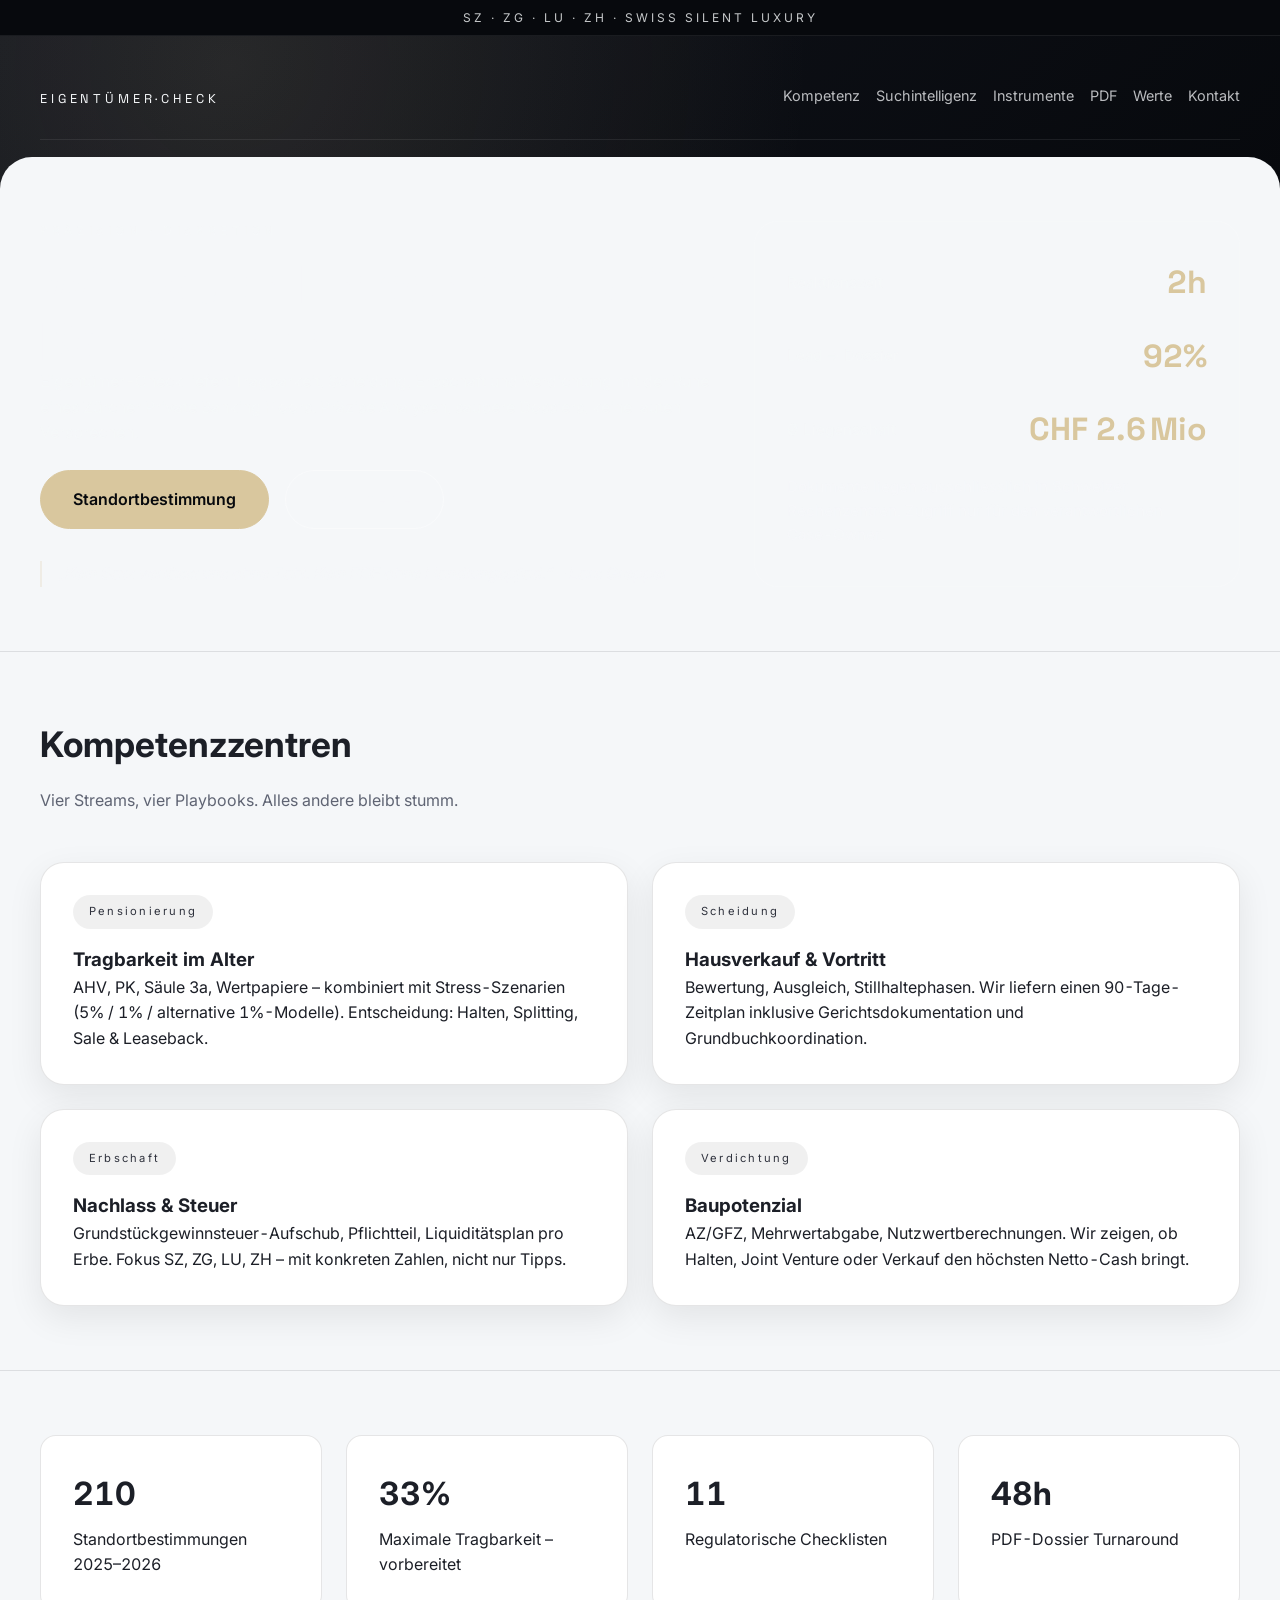
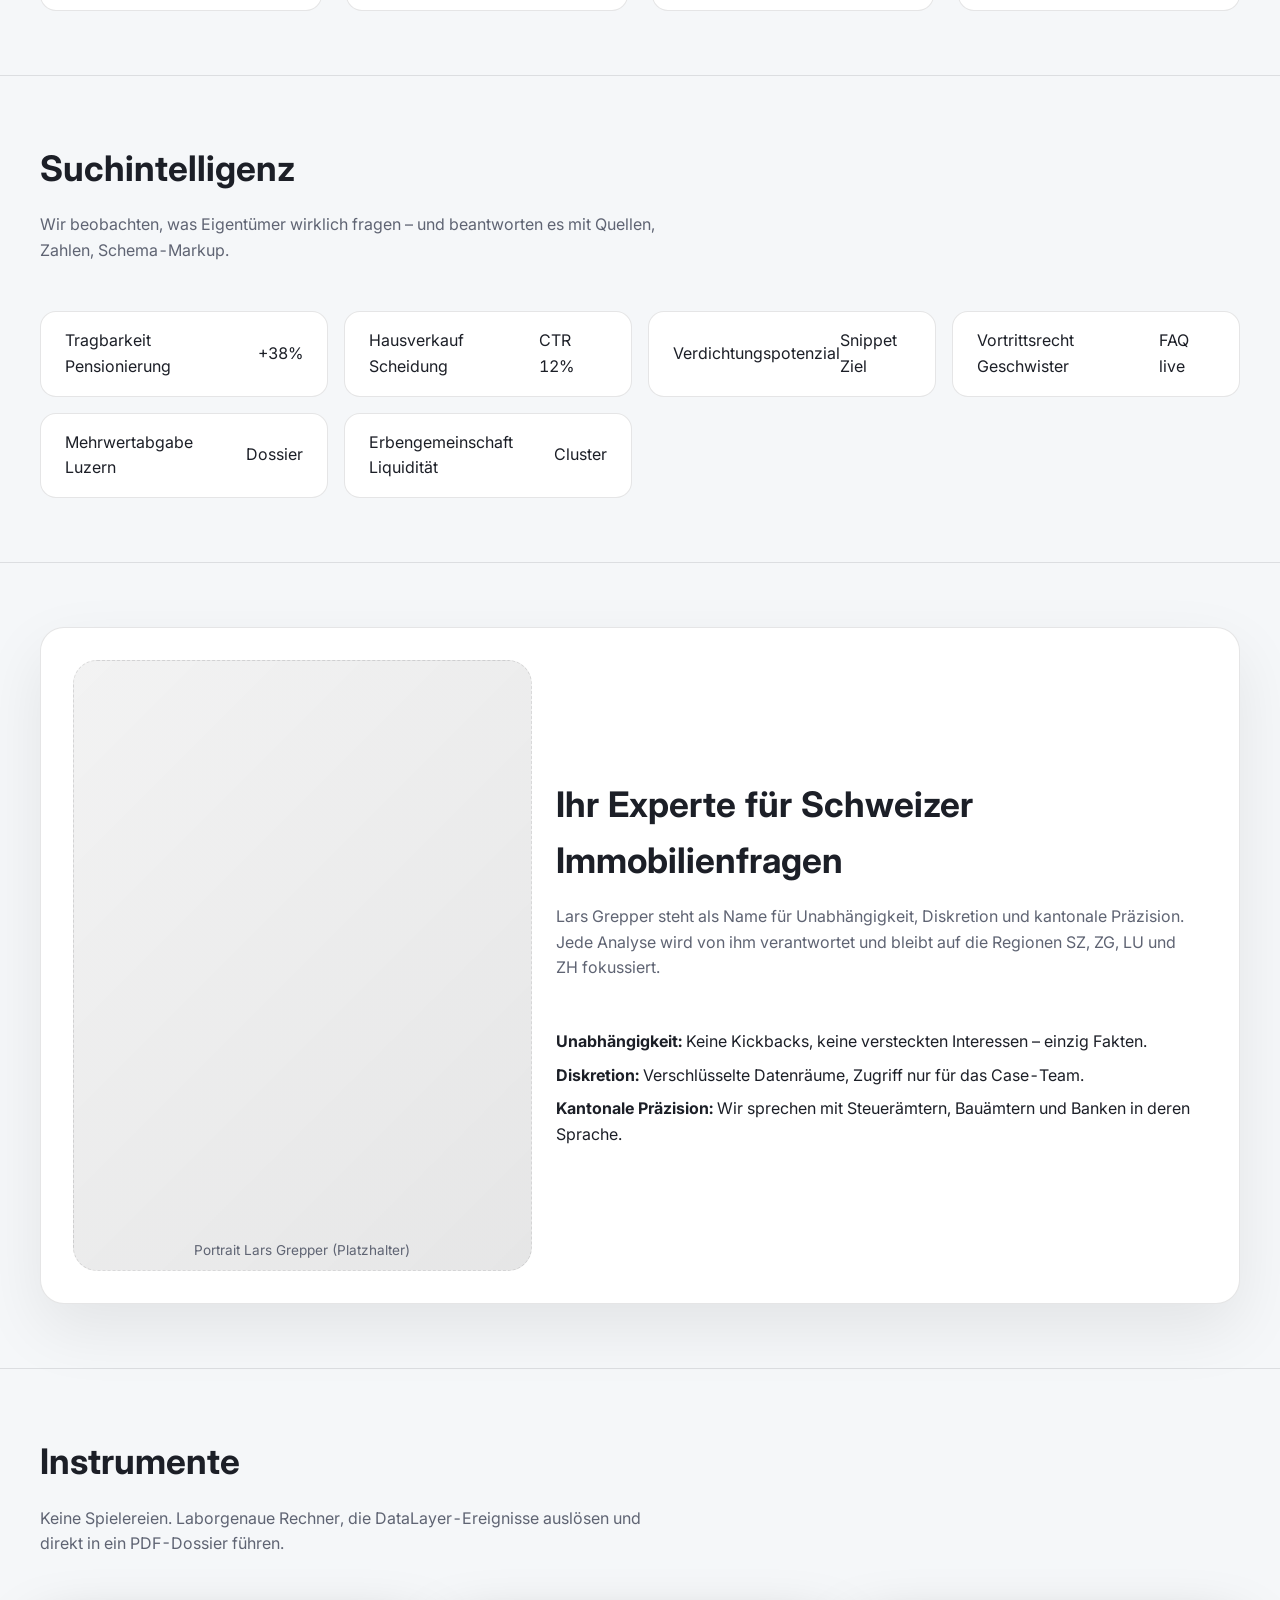
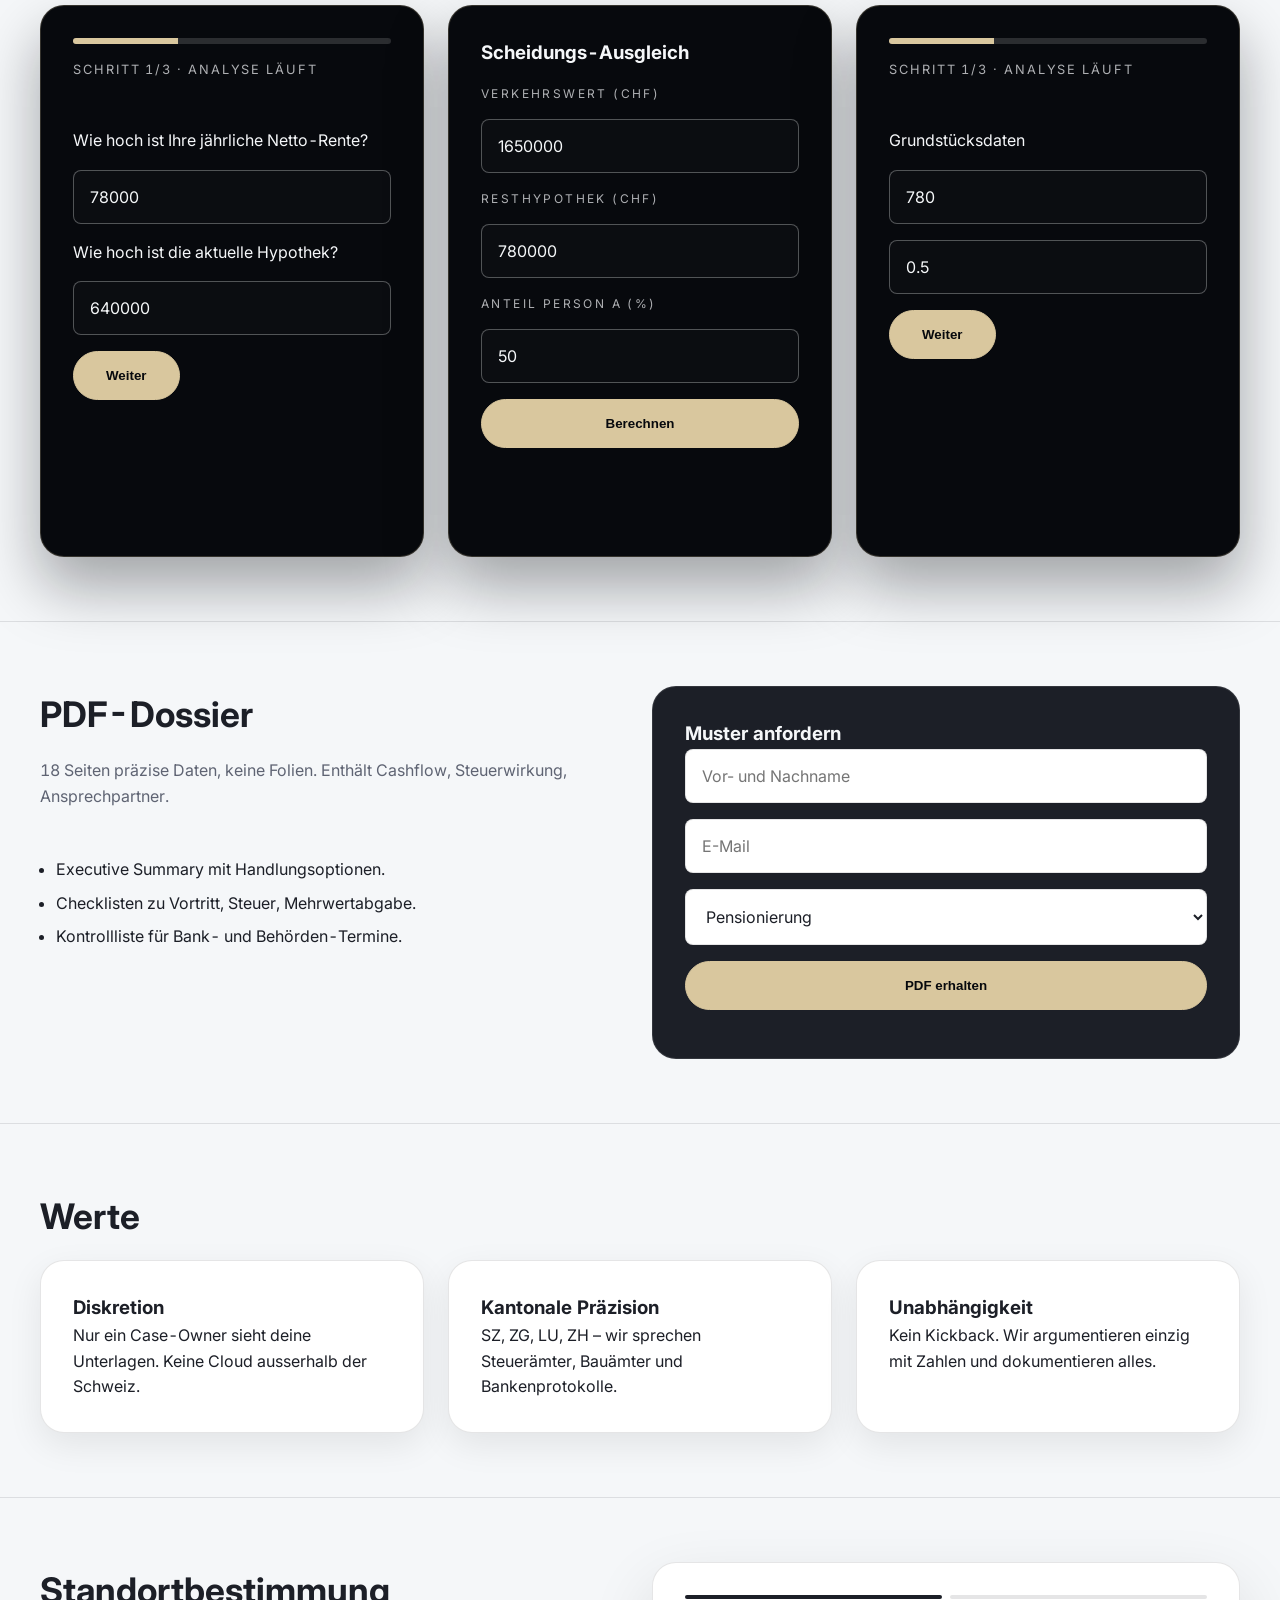
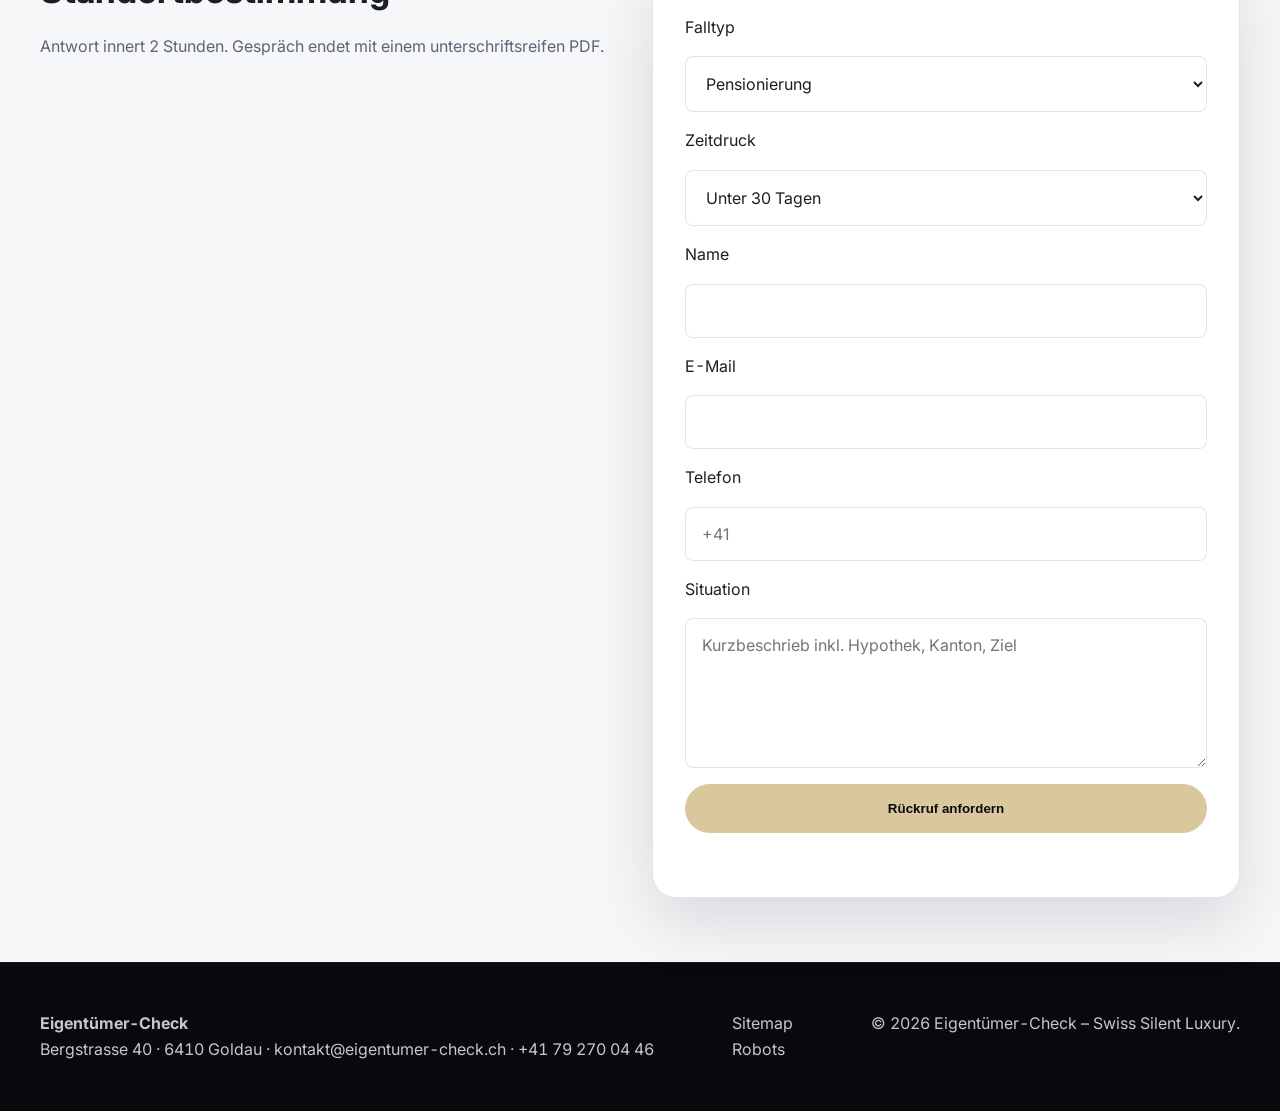
==== commit fb4af8d2: "feat: add expert layer and multi-step calculators" ====
--- a/index.html
+++ b/index.html
@@ -10,7 +10,237 @@
   <link href="https://fonts.googleapis.com/css2?family=Inter:wght@400;500;600&family=Space+Grotesk:wght@500&display=swap" rel="stylesheet">
   <link rel="stylesheet" href="/styles/theme.css">
   <!-- Google Tag Manager -->
-  <script>(function(w,d,s,l,i){w[l]=w[l]||[];w[l].push({'gtm.start':new Date().getTime(),event:'gtm.js'});var f=d.getElementsByTagName(s)[0],j=d.createElement(s),dl=l!='dataLayer'?'&l='+l:'';j.async=true;j.src='https://www.googletagmanager.com/gtm.js?id='+i+dl;f.parentNode.insertBefore(j,f);})(window,document,'script','dataLayer','GTM-M7JNHTLN');</script>
+    <script>
+    window.dataLayer = window.dataLayer || [];
+    const WEBHOOK_URL = 'https://hooks.make.com/eigentumer-check-placeholder';
+    const EMAIL_ENDPOINT = '/form-handler.php';
+
+    const flowConfigs = {
+      tragbarkeit: {
+        silo: 'Silo_Pensionierung',
+        event: 'tragbarkeit',
+        compute: (values) => {
+          const income = Number(values.income) || 0;
+          const loan = Number(values.loan) || 0;
+          const rate = Number(values.rate) || 0;
+          const living = Number(values.living) || 0;
+          const interest = loan * (rate / 100);
+          const amort = loan * 0.01;
+          const total = interest + amort + living;
+          const ratio = income ? (total / income) * 100 : 0;
+          let verdict = 'Gelb – Alternativen prüfen.';
+          if (ratio < 33) verdict = 'Grün – bankfähig.';
+          else if (ratio >= 38) verdict = 'Rot – Zusatzsicherheiten.';
+          return {
+            message: `Kosten CHF ${total.toLocaleString('de-CH')} · Quote ${ratio.toFixed(1)}% · ${verdict}`,
+            meta: { ratio: Number(ratio.toFixed(1)) }
+          };
+        }
+      },
+      verdichtung: {
+        silo: 'Silo_Verdichtung',
+        event: 'verdichtung',
+        compute: (values) => {
+          const plot = Number(values.plot) || 0;
+          const factor = Number(values.factor) || 0;
+          const zone = values.zone || 'W2';
+          const base = plot * factor;
+          const zoneBonus = zone === 'W3' ? 1.2 : zone === 'Kern' ? 1.35 : zone === 'Zentrum' ? 1.5 : 1;
+          const potential = base * zoneBonus;
+          const label = potential > 600 ? 'Hoher Score – Machbarkeitsstudie starten.' : 'Machbarkeitsstudie empfohlen.';
+          return {
+            message: `Zusatzvolumen ca. ${potential.toFixed(0)} m² · ${label}`,
+            meta: { potential: Number(potential.toFixed(0)), zone }
+          };
+        }
+      }
+    };
+
+    initCalcFlows();
+    initScheidungCalc();
+    initForms();
+
+    function initCalcFlows() {
+      document.querySelectorAll('[data-flow]').forEach(flow => {
+        const id = flow.dataset.flow;
+        const config = flowConfigs[id];
+        if (!config) return;
+        const steps = flow.querySelectorAll('[data-step]');
+        const progressBar = flow.querySelector('[data-progress]');
+        const statusLabel = flow.querySelector('[data-progress-label]');
+        const messageEl = flow.querySelector('[data-flow-message]');
+        const resultEl = flow.querySelector('[data-result]');
+        const emailInput = flow.querySelector('[data-email]');
+        const values = {};
+        let current = 0;
+        let latestMessage = '';
+        updateView();
+
+        flow.addEventListener('click', async e => {
+          if (e.target.matches('[data-forward]')) {
+            e.preventDefault();
+            if (!captureInputs(steps[current], values, messageEl)) return;
+            if (current < steps.length - 1) {
+              current++;
+              updateView();
+            }
+          }
+          if (e.target.matches('[data-back]')) {
+            e.preventDefault();
+            if (current > 0) {
+              current--;
+              updateView();
+            }
+          }
+          if (e.target.matches('[data-submit]')) {
+            e.preventDefault();
+            if (!emailInput.value.trim()) {
+              if (messageEl) messageEl.textContent = 'Bitte E-Mail eingeben.';
+              emailInput.focus();
+              return;
+            }
+            const payload = {
+              type: 'calc_lead',
+              flow: id,
+              silo: config.silo,
+              timestamp: new Date().toISOString(),
+              values,
+              result: latestMessage,
+              email: emailInput.value.trim()
+            };
+            if (messageEl) messageEl.textContent = 'Sende Dossier...';
+            const [webhookOk, mailOk] = await Promise.all([
+              postJSON(WEBHOOK_URL, payload),
+              postJSON(EMAIL_ENDPOINT, payload)
+            ]);
+            if (webhookOk || mailOk) {
+              if (messageEl) messageEl.textContent = 'Danke – das Dossier ist auf dem Weg.';
+              window.dataLayer.push({ event: 'pdf_requested', focus: `Calc_${id}` });
+              emailInput.value = '';
+            } else {
+              if (messageEl) messageEl.textContent = 'Webhook/Mail nicht erreichbar – bitte telefonisch melden.';
+            }
+          }
+        });
+
+        function updateView() {
+          steps.forEach((step, index) => step.classList.toggle('active', index === current));
+          if (progressBar) progressBar.style.width = `${((current + 1) / steps.length) * 100}%`;
+          if (statusLabel) {
+            const label = current === steps.length - 1 ? 'Analyse bereit' : 'Analyse läuft';
+            statusLabel.textContent = `Schritt ${current + 1}/${steps.length} · ${label}`;
+          }
+          if (messageEl) messageEl.textContent = '';
+          if (current === steps.length - 1) {
+            const outcome = config.compute(values);
+            latestMessage = outcome.message;
+            if (resultEl && latestMessage) resultEl.textContent = latestMessage;
+            if (config.event && outcome.meta) {
+              window.dataLayer.push({ event: 'calculator_step_completed', calculator: config.event, ...outcome.meta });
+            }
+          }
+        }
+      });
+    }
+
+    function captureInputs(step, values, messageEl) {
+      const fields = step.querySelectorAll('[data-field]');
+      for (const field of fields) {
+        const key = field.dataset.field;
+        const raw = field.type === 'number' ? Number(field.value) : field.value;
+        if (field.hasAttribute('required') && (raw === '' || raw === null || (field.type === 'number' && Number.isNaN(raw)))) {
+          if (messageEl) messageEl.textContent = 'Bitte alle Felder ausfüllen.';
+          field.focus();
+          return false;
+        }
+        values[key] = raw;
+      }
+      return true;
+    }
+
+    function initScheidungCalc() {
+      const btn = document.getElementById('calcScheidung');
+      const resultEl = document.getElementById('scheidungResult');
+      if (!btn) return;
+      btn.addEventListener('click', () => {
+        const value = Number(document.getElementById('value').value) || 0;
+        const debt = Number(document.getElementById('debt').value) || 0;
+        const share = Number(document.getElementById('share').value) || 0;
+        const equity = value - debt;
+        const payout = equity * (share / 100);
+        resultEl.textContent = `Eigenkapital CHF ${equity.toLocaleString('de-CH')} · Ausgleich A: CHF ${payout.toLocaleString('de-CH')}`;
+        resultEl.classList.add('show');
+        window.dataLayer.push({ event: 'calculator_step_completed', calculator: 'scheidung', equity });
+      });
+    }
+
+    async function postJSON(url, payload) {
+      try {
+        const res = await fetch(url, { method: 'POST', headers: { 'Content-Type': 'application/json' }, body: JSON.stringify(payload) });
+        return res.ok;
+      } catch {
+        return false;
+      }
+    }
+
+    function initForms() {
+      const leadForm = document.getElementById('leadForm');
+      const leadMessage = document.getElementById('leadMessage');
+      if (leadForm) {
+        leadForm.addEventListener('submit', async e => {
+          e.preventDefault();
+          const formData = Object.fromEntries(new FormData(leadForm).entries());
+          const payload = { type: 'pdf_request', ...formData, silo: `Silo_${formData.fokus}`, timestamp: new Date().toISOString() };
+          const [webhookOk, mailOk] = await Promise.all([
+            postJSON(WEBHOOK_URL, payload),
+            postJSON(EMAIL_ENDPOINT, payload)
+          ]);
+          if (webhookOk || mailOk) {
+            leadMessage.textContent = 'PDF unterwegs – Posteingang prüfen.';
+            window.dataLayer.push({ event: 'pdf_requested', focus: formData.fokus });
+            leadForm.reset();
+          } else {
+            leadMessage.textContent = 'Momentan keine Verbindung – bitte telefonisch melden.';
+          }
+        });
+      }
+
+      const contactForm = document.getElementById('contactForm');
+      const contactMessage = document.getElementById('contactMessage');
+      const step1 = document.getElementById('step1');
+      const step2 = document.getElementById('step2');
+      if (contactForm) {
+        contactForm.addEventListener('submit', async e => {
+          e.preventDefault();
+          const caseType = document.getElementById('caseType').value;
+          const payload = {
+            type: 'lead',
+            caseType,
+            timeline: document.getElementById('timeline').value,
+            name: document.getElementById('name').value,
+            email: document.getElementById('email').value,
+            tel: document.getElementById('tel').value,
+            message: document.getElementById('message').value,
+            silo: `Silo_${caseType}`,
+            timestamp: new Date().toISOString()
+          };
+          const [webhookOk, mailOk] = await Promise.all([
+            postJSON(WEBHOOK_URL, payload),
+            postJSON(EMAIL_ENDPOINT, payload)
+          ]);
+          if (webhookOk || mailOk) {
+            contactMessage.textContent = 'Danke. Wir melden uns telefonisch.';
+            contactForm.reset();
+            step1.classList.remove('active');
+            step2.classList.add('active');
+            window.dataLayer.push({ event: 'lead_generated', caseType: payload.caseType, timeline: payload.timeline });
+          } else {
+            contactMessage.textContent = 'Webhook & Mailer nicht erreichbar – bitte +41 79 270 04 46 wählen.';
+          }
+        });
+      }
+    }
+  </script>
   <!-- End Google Tag Manager -->
 </head>
 <body>
@@ -110,23 +340,63 @@
       </div>
     </section>
 
+
+
+    <section class="section" id="experte">
+      <div class="container">
+        <div class="expert-card">
+          <div class="span-5">
+            <div class="portrait-placeholder"><span>Portrait Lars Grepper (Platzhalter)</span></div>
+          </div>
+          <div class="span-7">
+            <h2 class="section-title">Ihr Experte für Schweizer Immobilienfragen</h2>
+            <p class="section-subtitle">Lars Grepper steht als Name für Unabhängigkeit, Diskretion und kantonale Präzision. Jede Analyse wird von ihm verantwortet und bleibt auf die Regionen SZ, ZG, LU und ZH fokussiert.</p>
+            <ul class="clean">
+              <li><strong>Unabhängigkeit:</strong> Keine Kickbacks, keine versteckten Interessen – einzig Fakten.</li>
+              <li><strong>Diskretion:</strong> Verschlüsselte Datenräume, Zugriff nur für das Case-Team.</li>
+              <li><strong>Kantonale Präzision:</strong> Wir sprechen mit Steuerämtern, Bauämtern und Banken in deren Sprache.</li>
+            </ul>
+          </div>
+        </div>
+      </div>
+    </section>
+
     <section class="section" id="interactive">
       <div class="container">
         <h2 class="section-title">Instrumente</h2>
         <p class="section-subtitle">Keine Spielereien. Laborgenaue Rechner, die DataLayer-Ereignisse auslösen und direkt in ein PDF-Dossier führen.</p>
         <div class="layout-grid grid-gap">
-          <article class="instrument span-4" aria-label="Tragbarkeit">
-            <h3>Tragbarkeit-Labor</h3>
-            <label for="income">Netto-Rente (CHF)</label>
-            <input type="number" id="income" value="78000" inputmode="numeric">
-            <label for="loan">Hypothek (CHF)</label>
-            <input type="number" id="loan" value="640000" inputmode="numeric">
-            <label for="rate">Zinsannahme (%)</label>
-            <input type="number" id="rate" value="5" step="0.1">
-            <label for="living">Lebenshaltung (CHF)</label>
-            <input type="number" id="living" value="18000" inputmode="numeric">
-            <button class="btn btn-primary" id="calcTragbarkeit" type="button">Berechnen</button>
-            <p id="tragbarkeitResult" class="result">Bereit.</p>
+          <article class="instrument span-4" data-flow="tragbarkeit" aria-label="Tragbarkeit">
+            <div class="flow-progress"><div class="flow-progress-bar" data-progress></div></div>
+            <p class="flow-status" data-progress-label>Schritt 1/3 · Analyse läuft</p>
+            <p class="flow-message" data-flow-message></p>
+            <div class="flow-step active" data-step="1">
+              <p>Wie hoch ist Ihre jährliche Netto-Rente?</p>
+              <input type="number" data-field="income" required value="78000" inputmode="numeric" placeholder="Netto-Rente CHF">
+              <p>Wie hoch ist die aktuelle Hypothek?</p>
+              <input type="number" data-field="loan" required value="640000" inputmode="numeric" placeholder="Hypothek CHF">
+              <div class="flow-buttons">
+                <button class="btn btn-primary" data-forward>Weiter</button>
+              </div>
+            </div>
+            <div class="flow-step" data-step="2">
+              <p>Mit welchem Zinssatz und Lebenshaltung rechnen wir?</p>
+              <input type="number" data-field="rate" required value="5" step="0.1" placeholder="Zins %">
+              <input type="number" data-field="living" required value="18000" inputmode="numeric" placeholder="Lebenshaltung CHF">
+              <div class="flow-buttons">
+                <button class="btn btn-secondary" data-back>Zurück</button>
+                <button class="btn btn-primary" data-forward>Analyse</button>
+              </div>
+            </div>
+            <div class="flow-step" data-step="3">
+              <p class="flow-result" data-result>Analyse bereit.</p>
+              <p>Ihr individuelles Dossier ist bereit. Wohin sollen wir es senden?</p>
+              <input type="email" data-email placeholder="E-Mail">
+              <div class="flow-buttons">
+                <button class="btn btn-secondary" data-back>Zurück</button>
+                <button class="btn btn-primary" data-submit>Dossier senden</button>
+              </div>
+            </div>
           </article>
           <article class="instrument span-4" aria-label="Scheidungs-Ausgleich">
             <h3>Scheidungs-Ausgleich</h3>
@@ -139,21 +409,40 @@
             <button class="btn btn-primary" id="calcScheidung" type="button">Berechnen</button>
             <p id="scheidungResult" class="result">Output</p>
           </article>
-          <article class="instrument span-4" aria-label="Verdichtung">
-            <h3>Verdichtungsscore</h3>
-            <label for="plot">Grundstück (m²)</label>
-            <input type="number" id="plot" value="780">
-            <label for="factor">AZ / GFZ</label>
-            <input type="number" id="factor" value="0.5" step="0.1">
-            <label for="zone">Zone</label>
-            <select id="zone">
-              <option value="W2">W2</option>
-              <option value="W3">W3</option>
-              <option value="Kern">Kern</option>
-              <option value="Zentrum">Zentrum</option>
-            </select>
-            <button class="btn btn-primary" id="calcVerdichtung" type="button">Berechnen</button>
-            <p id="verdichtungResult" class="result">Bereit.</p>
+          <article class="instrument span-4" data-flow="verdichtung" aria-label="Verdichtung">
+            <div class="flow-progress"><div class="flow-progress-bar" data-progress></div></div>
+            <p class="flow-status" data-progress-label>Schritt 1/3 · Analyse läuft</p>
+            <p class="flow-message" data-flow-message></p>
+            <div class="flow-step active" data-step="1">
+              <p>Grundstücksdaten</p>
+              <input type="number" data-field="plot" required value="780" inputmode="numeric" placeholder="Fläche m²">
+              <input type="number" data-field="factor" required value="0.5" step="0.1" placeholder="AZ / GFZ">
+              <div class="flow-buttons">
+                <button class="btn btn-primary" data-forward>Weiter</button>
+              </div>
+            </div>
+            <div class="flow-step" data-step="2">
+              <p>Welche Zone gilt?</p>
+              <select data-field="zone" required>
+                <option value="W2">Wohnzone W2</option>
+                <option value="W3">Wohnzone W3</option>
+                <option value="Kern">Kernzone</option>
+                <option value="Zentrum">Zentrumszone</option>
+              </select>
+              <div class="flow-buttons">
+                <button class="btn btn-secondary" data-back>Zurück</button>
+                <button class="btn btn-primary" data-forward>Analyse</button>
+              </div>
+            </div>
+            <div class="flow-step" data-step="3">
+              <p class="flow-result" data-result>Score bereit.</p>
+              <p>Wir senden den vollständigen Verdichtungsreport per Mail.</p>
+              <input type="email" data-email placeholder="E-Mail">
+              <div class="flow-buttons">
+                <button class="btn btn-secondary" data-back>Zurück</button>
+                <button class="btn btn-primary" data-submit>Dossier senden</button>
+              </div>
+            </div>
           </article>
         </div>
       </div>
--- a/styles/theme.css
+++ b/styles/theme.css
@@ -1,90 +1,129 @@
-a:focus-visible, button:focus-visible, input:focus-visible, select:focus-visible, textarea:focus-visible{outline:2px solid rgba(217,199,158,0.8);outline-offset:2px;}
 :root{
   font-family:'Inter',sans-serif;
   font-size:16px;
-  --grid:0.5rem; /* 8px */
-  --space-1:calc(var(--grid)*1);
-  --space-2:calc(var(--grid)*2);
-  --space-3:calc(var(--grid)*3);
-  --space-4:calc(var(--grid)*4);
-  --space-5:calc(var(--grid)*5);
-  --space-6:calc(var(--grid)*6);
-  --space-7:calc(var(--grid)*7);
-  --space-8:calc(var(--grid)*8);
-  --onyx:#07090d;
+  --space-xs:0.5rem;   /* 8px */
+  --space-s:1rem;      /* 16px */
+  --space-m:1.5rem;    /* 24px */
+  --space-l:2rem;      /* 32px */
+  --space-xl:3rem;     /* 48px */
+  --space-xxl:4rem;    /* 64px */
+  --deep-onyx:#07090d;
   --onyx-soft:#11141c;
   --frost:#f5f7f9;
   --mist:#d0d5df;
   --graphite:#1c1f27;
+  --slate:#2f323d;
+  --text-muted:#5f6473;
   --champagne:#d9c79e;
-  --champagne-soft:rgba(217,199,158,0.2);
-  --slate:#5a6070;
+  --champagne-soft:rgba(217,199,158,0.22);
+  --border-light:rgba(7,9,13,0.1);
 }
 *{box-sizing:border-box;margin:0;padding:0;}
-body{background:var(--onyx);color:var(--frost);line-height:1.6;font-feature-settings:"tnum" on;}
+body{background:var(--deep-onyx);color:var(--frost);line-height:1.6;font-feature-settings:"tnum" on;}
 img{max-width:100%;display:block;}
 a{text-decoration:none;color:inherit;}
-header{padding:var(--space-6) 0;border-bottom:1px solid rgba(255,255,255,0.06);background:radial-gradient(circle at 15% 20%,rgba(217,199,158,0.12),transparent 50%),linear-gradient(140deg,var(--onyx-soft),var(--onyx));}
-.announcement{text-align:center;padding:var(--space-2);border-bottom:1px solid rgba(255,255,255,0.08);font-size:0.85rem;letter-spacing:0.25em;color:rgba(245,247,249,0.8);}
-.container{width:min(1200px,100% - 2*var(--space-5));margin:0 auto;padding-inline:var(--space-1);}
-nav{display:flex;flex-wrap:wrap;align-items:center;justify-content:space-between;gap:var(--space-2);border-bottom:1px solid rgba(255,255,255,0.08);padding-bottom:var(--space-3);}
+
+/* Layout */
+.announcement{text-align:center;padding:var(--space-xs);border-bottom:1px solid rgba(255,255,255,0.08);letter-spacing:0.25em;font-size:0.75rem;color:rgba(245,247,249,0.8);}
+header{padding-block:var(--space-xl);background:radial-gradient(circle at 18% 20%,rgba(217,199,158,0.12),transparent 55%),linear-gradient(135deg,var(--onyx-soft),var(--deep-onyx));border-bottom:1px solid rgba(255,255,255,0.04);}
+.container{width:min(1200px,100% - 2*var(--space-l));margin:0 auto;}
+nav{display:flex;flex-wrap:wrap;align-items:center;justify-content:space-between;gap:var(--space-s);padding-bottom:var(--space-m);border-bottom:1px solid rgba(255,255,255,0.08);}
 .logo{font-family:'Space Grotesk',sans-serif;letter-spacing:0.3em;font-size:0.8rem;text-transform:uppercase;}
-nav ul{list-style:none;display:flex;flex-wrap:wrap;gap:var(--space-2);font-size:0.9rem;color:rgba(245,247,249,0.75);}
-.section{padding-block:var(--space-8);}
-.section + .section{border-top:1px solid rgba(7,9,13,0.1);}
-.layout-grid{display:grid;grid-template-columns:repeat(12,minmax(0,1fr));gap:var(--space-3);}
-.grid-gap{row-gap:var(--space-3);}display:grid;grid-template-columns:repeat(12,minmax(0,1fr));gap:var(--space-3);}
+nav ul{list-style:none;display:flex;flex-wrap:wrap;gap:var(--space-s);font-size:0.9rem;color:rgba(245,247,249,0.75);}
+
+main{background:var(--frost);color:var(--graphite);border-radius:32px 32px 0 0;margin-top:-32px;}
+.section{padding-block:var(--space-xxl);}
+.section + .section{border-top:1px solid var(--border-light);}
+
+.layout-grid{display:grid;grid-template-columns:repeat(12,minmax(0,1fr));column-gap:var(--space-m);row-gap:var(--space-m);}
 .span-12{grid-column:span 12;}
-.span-7{grid-column:span 7;}
-.span-5{grid-column:span 5;}
+.span-8{grid-column:span 8;}
 .span-6{grid-column:span 6;}
 .span-4{grid-column:span 4;}
-@media(max-width:960px){.span-7,.span-5,.span-6,.span-4{grid-column:span 12;}}
-.hero-copy h1{font-size:clamp(2.5rem,4vw,3.8rem);line-height:1.1;margin-bottom:var(--space-3);}
-.eyebrow{letter-spacing:0.35em;text-transform:uppercase;font-size:0.75rem;color:rgba(245,247,249,0.6);margin-bottom:var(--space-2);}
-.hero-cta{display:flex;gap:var(--space-2);flex-wrap:wrap;margin-top:var(--space-3);}
-.hero-panel{background:rgba(255,255,255,0.02);border:1px solid rgba(255,255,255,0.1);border-radius:var(--space-2);padding:var(--space-4);display:grid;gap:var(--space-2);}
+.span-5{grid-column:span 5;}
+.span-7{grid-column:span 7;}
+@media(max-width:960px){.span-8,.span-7,.span-6,.span-5,.span-4{grid-column:span 12;}}
+
+/* Typography */
+h1{font-size:clamp(2.5rem,4vw,3.8rem);line-height:1.1;color:var(--frost);}
+h2.section-title{font-size:2.2rem;margin-bottom:var(--space-s);color:var(--graphite);}
+p.section-subtitle{color:var(--text-muted);margin-bottom:var(--space-xl);max-width:640px;}
+.eyebrow{letter-spacing:0.35em;text-transform:uppercase;font-size:0.75rem;color:rgba(245,247,249,0.6);margin-bottom:var(--space-s);}
+.hero-note{font-size:0.95rem;color:rgba(245,247,249,0.75);}
+ul{color:var(--graphite);margin-left:var(--space-s);} 
+ul li{margin-bottom:var(--space-xs);}
+
+/* Buttons */
+.btn{display:inline-flex;align-items:center;justify-content:center;padding:var(--space-s) var(--space-l);border-radius:999px;border:1px solid transparent;font-weight:600;transition:transform .2s ease;color:inherit;}
+.btn-primary{background:var(--champagne);color:var(--deep-onyx);border-color:var(--champagne);}
+.btn-secondary{border-color:rgba(255,255,255,0.35);color:var(--frost);}
+.btn:hover{transform:translateY(-2px);}
+
+/* Hero */
+.hero-copy p{color:rgba(245,247,249,0.8);}
+.hero-panel{background:rgba(255,255,255,0.02);border:1px solid rgba(255,255,255,0.12);border-radius:var(--space-m);padding:var(--space-l);display:grid;gap:var(--space-s);}
 .metric{display:flex;justify-content:space-between;align-items:center;font-size:0.95rem;color:rgba(245,247,249,0.8);}
 .metric strong{font-family:'Space Grotesk',sans-serif;font-size:2rem;color:var(--champagne);}
-blockquote{margin-top:var(--space-4);padding-left:var(--space-2);border-left:2px solid var(--champagne-soft);color:rgba(245,247,249,0.7);font-style:italic;}
-.btn{display:inline-flex;align-items:center;justify-content:center;padding:var(--space-2) var(--space-4);border-radius:999px;font-weight:600;border:1px solid rgba(255,255,255,0.15);transition:transform .2s ease,color .2s;background:transparent;}
-.btn-primary{background:var(--champagne);color:var(--onyx);border-color:var(--champagne);}
-.btn-secondary{color:var(--frost);}
-.btn:hover{transform:translateY(-2px);}
-main{background:var(--frost);color:var(--graphite);border-radius:32px 32px 0 0;margin-top:-32px;}
-h2.section-title{font-size:2.2rem;margin-bottom:var(--space-2);}
-p.section-subtitle{color:var(--slate);margin-bottom:var(--space-5);max-width:640px;}
-.card{background:white;padding:var(--space-4);border-radius:var(--space-2);border:1px solid rgba(7,9,13,0.08);box-shadow:0 12px 40px rgba(7,9,13,0.08);}
-.tag{display:inline-flex;padding:var(--space-1) var(--space-2);border-radius:999px;background:rgba(7,9,13,0.08);font-size:0.7rem;letter-spacing:0.2em;color:#4f5463;margin-bottom:var(--space-2);}
-.kpi-matrix{display:grid;grid-template-columns:repeat(auto-fit,minmax(220px,1fr));gap:var(--space-3);}
-.kpi{background:white;border-radius:var(--space-1);padding:var(--space-3);border:1px solid rgba(7,9,13,0.08);}
-.kpi strong{font-size:2rem;display:block;margin-bottom:var(--space-1);}
-.intent-list{display:grid;grid-template-columns:repeat(auto-fit,minmax(260px,1fr));gap:var(--space-2);}    
-.intent-pill{padding:var(--space-2) var(--space-3);border-radius:var(--space-1);border:1px solid rgba(7,9,13,0.08);display:flex;justify-content:space-between;align-items:center;background:white;}
-.instrument{background:var(--onyx);color:var(--frost);border:1px solid rgba(255,255,255,0.08);border-radius:var(--space-2);padding:var(--space-4);display:flex;flex-direction:column;gap:var(--space-2);}
+blockquote{margin-top:var(--space-l);padding-left:var(--space-s);border-left:2px solid var(--champagne-soft);color:rgba(245,247,249,0.7);font-style:italic;}
+
+/* Cards */
+.card{background:#fff;border:1px solid var(--border-light);border-radius:var(--space-m);padding:var(--space-l);box-shadow:0 12px 35px rgba(7,9,13,0.08);}
+.tag{display:inline-flex;padding:var(--space-xs) var(--space-s);border-radius:999px;background:rgba(7,9,13,0.06);letter-spacing:0.2em;font-size:0.7rem;color:var(--slate);margin-bottom:var(--space-s);}
+
+.kpi-matrix{display:grid;grid-template-columns:repeat(auto-fit,minmax(220px,1fr));gap:var(--space-m);}
+.kpi{background:#fff;border-radius:var(--space-s);padding:var(--space-l);border:1px solid var(--border-light);}
+.kpi strong{display:block;font-size:2rem;margin-bottom:var(--space-xs);color:var(--graphite);}
+
+.intent-list{display:grid;grid-template-columns:repeat(auto-fit,minmax(260px,1fr));gap:var(--space-s);}
+.intent-pill{background:#fff;border:1px solid var(--border-light);border-radius:var(--space-s);padding:var(--space-s) var(--space-m);display:flex;justify-content:space-between;align-items:center;color:var(--graphite);}
+
+/* Instruments */
+.instrument{background:var(--deep-onyx);color:var(--frost);border:1px solid var(--champagne-soft);border-radius:var(--space-m);padding:var(--space-l);box-shadow:0 30px 60px rgba(7,9,13,0.35);display:flex;flex-direction:column;gap:var(--space-s);}
+.instrument h3{color:var(--frost);}
 .instrument label{font-size:0.75rem;letter-spacing:0.2em;text-transform:uppercase;color:rgba(245,247,249,0.7);}
-.instrument input,.instrument select{border:1px solid rgba(245,247,249,0.2);background:rgba(255,255,255,0.02);border-radius:var(--space-1);padding:var(--space-2);color:var(--frost);font-size:1rem;}
-.instrument input:focus{border-color:var(--champagne);box-shadow:0 0 0 1px var(--champagne-soft);}
-.instrument .result{border:1px dashed rgba(245,247,249,0.4);padding:var(--space-2);border-radius:var(--space-1);font-family:'Space Grotesk',sans-serif;color:var(--champagne);opacity:0;transform:translateY(4px);transition:opacity .25s,transform .25s;}
+.instrument input,.instrument select{border:1px solid rgba(245,247,249,0.3);border-radius:var(--space-xs);padding:var(--space-s);background:rgba(255,255,255,0.02);color:var(--frost);font-size:1rem;}
+.instrument input:focus,.instrument select:focus{border-color:var(--champagne);box-shadow:0 0 0 1px var(--champagne-soft);outline:none;}
+.instrument .result{border:1px dashed rgba(245,247,249,0.4);border-radius:var(--space-xs);padding:var(--space-s);font-family:'Space Grotesk',sans-serif;color:var(--champagne);opacity:0;transform:translateY(4px);transition:opacity .25s,transform .25s;}
 .instrument .result.show{opacity:1;transform:translateY(0);}
-.lead-card{background:var(--graphite);color:var(--frost);border-radius:var(--space-2);padding:var(--space-4);border:1px solid rgba(255,255,255,0.1);}
-form{display:grid;gap:var(--space-2);}
-input,select,textarea{border:1px solid rgba(7,9,13,0.12);border-radius:var(--space-1);padding:var(--space-2);font-size:1rem;font-family:'Inter',sans-serif;}
+
+/* Lead + Forms */
+.lead-card{background:var(--graphite);color:var(--frost);border-radius:var(--space-m);padding:var(--space-l);border:1px solid rgba(255,255,255,0.1);}
+form{display:grid;gap:var(--space-s);}
+input,select,textarea{border:1px solid var(--border-light);border-radius:var(--space-xs);padding:var(--space-s);font-size:1rem;font-family:'Inter',sans-serif;color:var(--graphite);background:#fff;}
 textarea{min-height:150px;resize:vertical;}
-input:focus,select:focus,textarea:focus{border-color:var(--graphite);}
-.cta-form{background:white;padding:var(--space-5);border-radius:var(--space-2);border:1px solid rgba(7,9,13,0.08);box-shadow:0 20px 60px rgba(7,9,13,0.12);}
-.stepper{display:flex;gap:var(--space-1);margin-bottom:var(--space-2);}
-.step{flex:1;height:4px;border-radius:999px;background:rgba(7,9,13,0.1);}
+input:focus,select:focus,textarea:focus{border-color:var(--graphite);outline:none;}
+.lead-message,.form-message{margin-top:var(--space-s);font-size:0.9rem;color:var(--text-muted);}
+.lead-card .btn{align-self:flex-start;}
+
+.cta-form{background:#fff;border:1px solid var(--border-light);border-radius:var(--space-m);padding:var(--space-l);box-shadow:0 25px 65px rgba(7,9,13,0.12);} 
+.stepper{display:flex;gap:var(--space-xs);margin-bottom:var(--space-s);}
+.step{flex:1;height:4px;border-radius:999px;background:var(--border-light);} 
 .step.active{background:var(--graphite);}
-footer{background:var(--onyx);color:rgba(245,247,249,0.75);padding:var(--space-6) 0;border-top:1px solid rgba(255,255,255,0.05);}
-footer .container{display:flex;flex-wrap:wrap;gap:var(--space-3);justify-content:space-between;}
+
+/* Footer */
+footer{background:var(--deep-onyx);color:rgba(245,247,249,0.8);padding-block:var(--space-xl);border-top:1px solid rgba(255,255,255,0.05);} 
+footer .container{display:flex;flex-wrap:wrap;gap:var(--space-m);justify-content:space-between;}
+footer a{color:rgba(245,247,249,0.8);}
+
+/* Utilities */
+.hero-cta{display:flex;flex-wrap:wrap;gap:var(--space-s);margin-top:var(--space-m);} 
+ul.clean{margin-left:0;list-style:none;}
+
 @media(max-width:720px){
-  nav ul{width:100%;justify-content:flex-start;}
-  .hero-panel, .hero-copy{grid-column:span 12;}
-  .container{width:calc(100% - 2*var(--space-3));}
+  .container{width:calc(100% - 2*var(--space-m));}
   .btn{width:100%;justify-content:center;}
 }
 
-.hero-note{font-size:0.9rem;color:rgba(245,247,249,0.7);}
-.lead-message{margin-top:var(--space-2);font-size:0.9rem;opacity:0.8;}
-.form-message{margin-top:var(--space-2);font-size:0.9rem;color:var(--slate);}+.expert-card{background:#fff;border:1px solid var(--border-light);border-radius:var(--space-m);padding:var(--space-l);box-shadow:0 25px 65px rgba(7,9,13,0.08);display:grid;grid-template-columns:repeat(12,minmax(0,1fr));gap:var(--space-m);align-items:center;}
+.portrait-placeholder{background:linear-gradient(135deg,rgba(7,9,13,0.05),rgba(7,9,13,0.1));border-radius:var(--space-m);width:100%;aspect-ratio:3/4;display:flex;align-items:flex-end;justify-content:center;font-size:0.85rem;color:var(--text-muted);border:1px dashed var(--border-light);} 
+.portrait-placeholder span{padding:var(--space-xs);} 
+
+.flow-progress{height:6px;border-radius:999px;background:rgba(245,247,249,0.15);overflow:hidden;}
+.flow-progress-bar{height:100%;width:33%;background:var(--champagne);transition:width .3s ease;}
+.flow-status{font-size:0.8rem;letter-spacing:0.15em;text-transform:uppercase;color:rgba(245,247,249,0.7);margin-bottom:var(--space-s);}
+.flow-step{display:none;}
+.flow-step.active{display:flex;flex-direction:column;gap:var(--space-s);}
+.flow-buttons{display:flex;gap:var(--space-s);flex-wrap:wrap;}
+.flow-message{font-size:0.9rem;color:rgba(245,247,249,0.8);}
+ul.clean{list-style:none;margin-left:0;padding-left:0;color:var(--graphite);} 
+ul.clean li{margin-bottom:var(--space-xs);} 
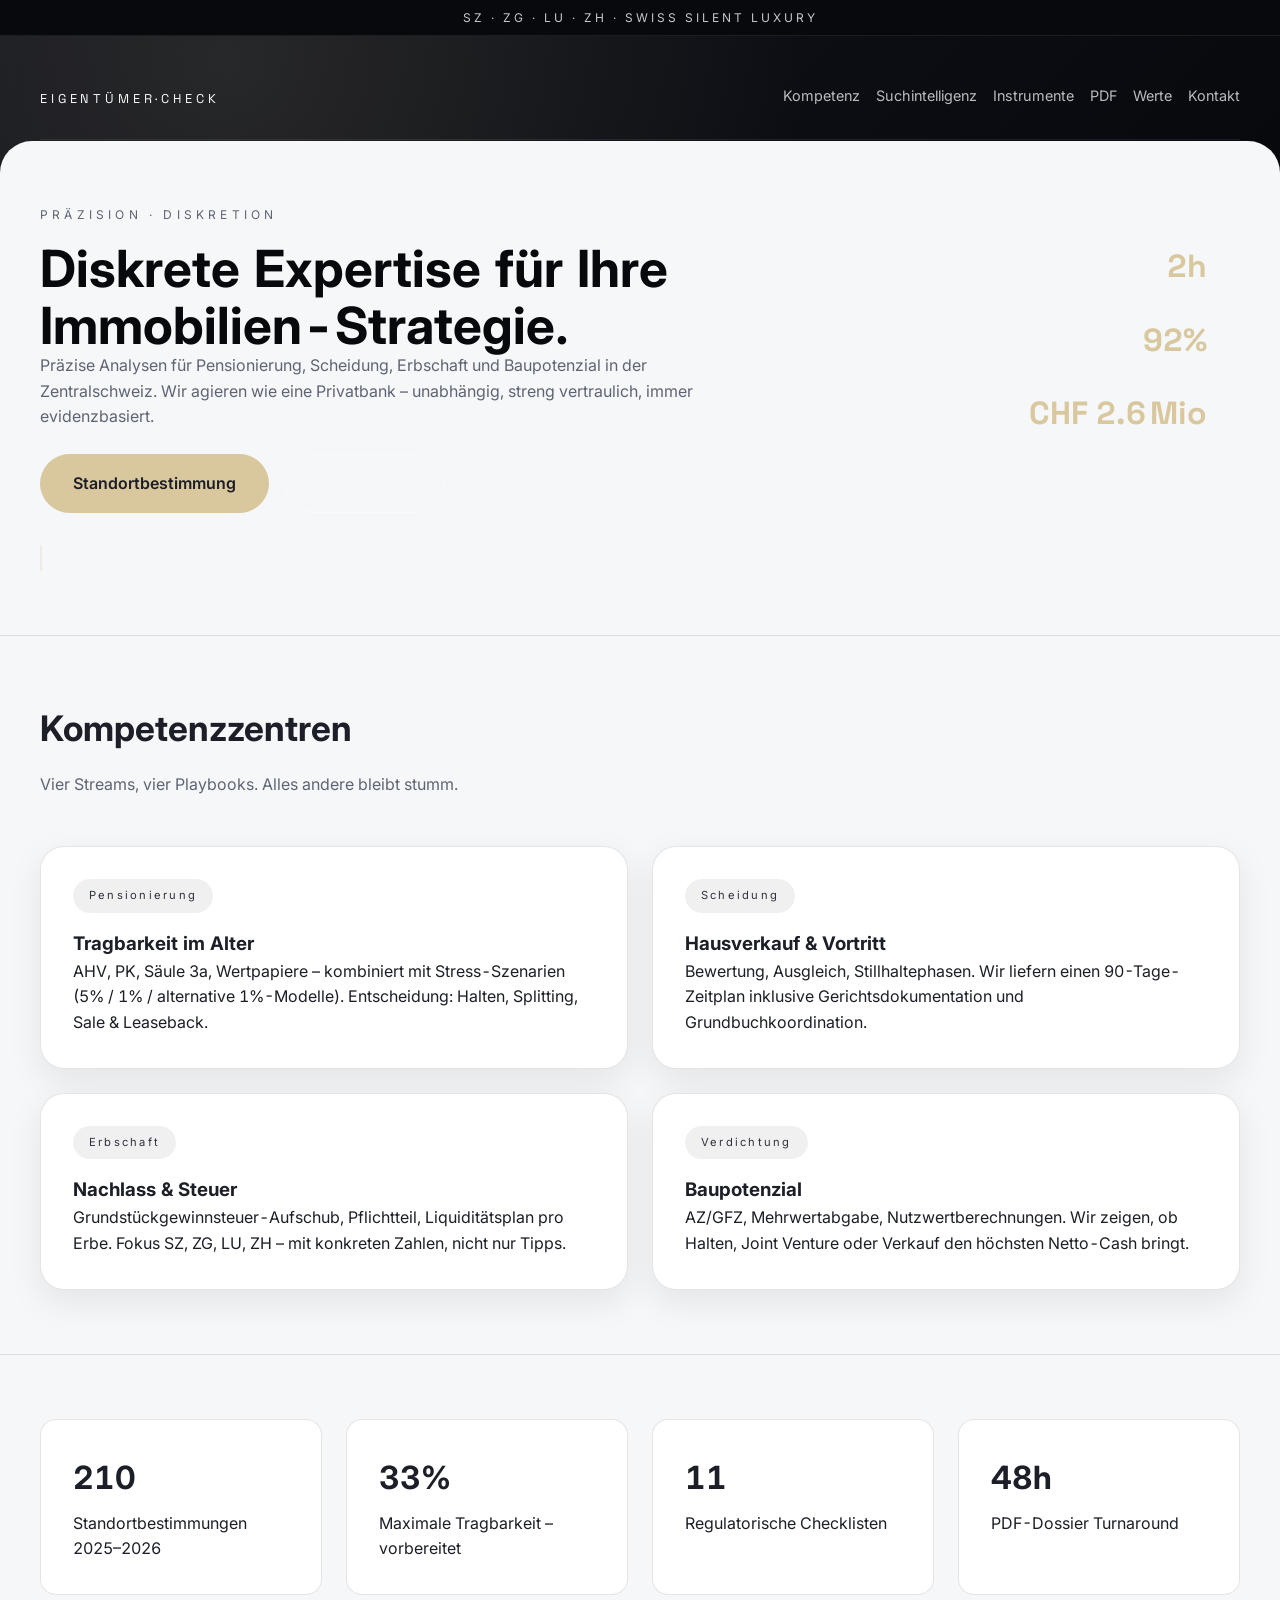
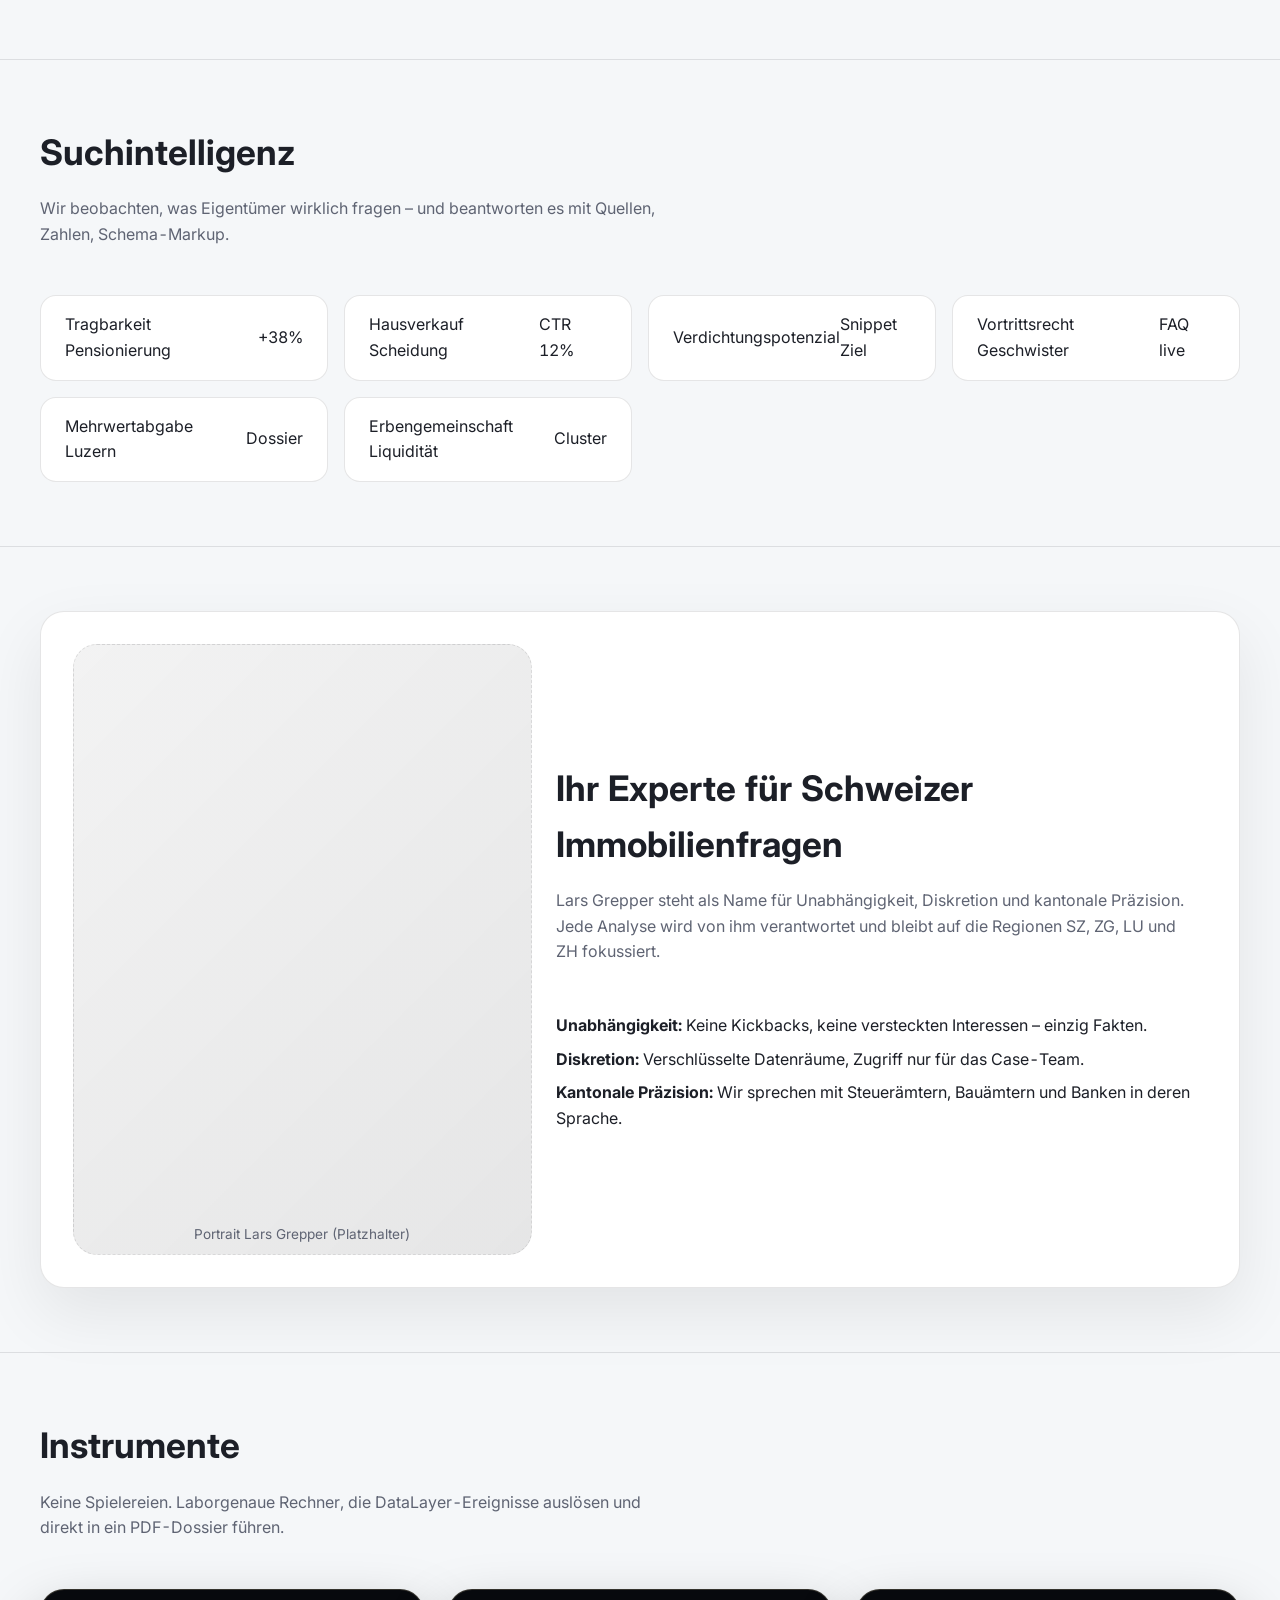
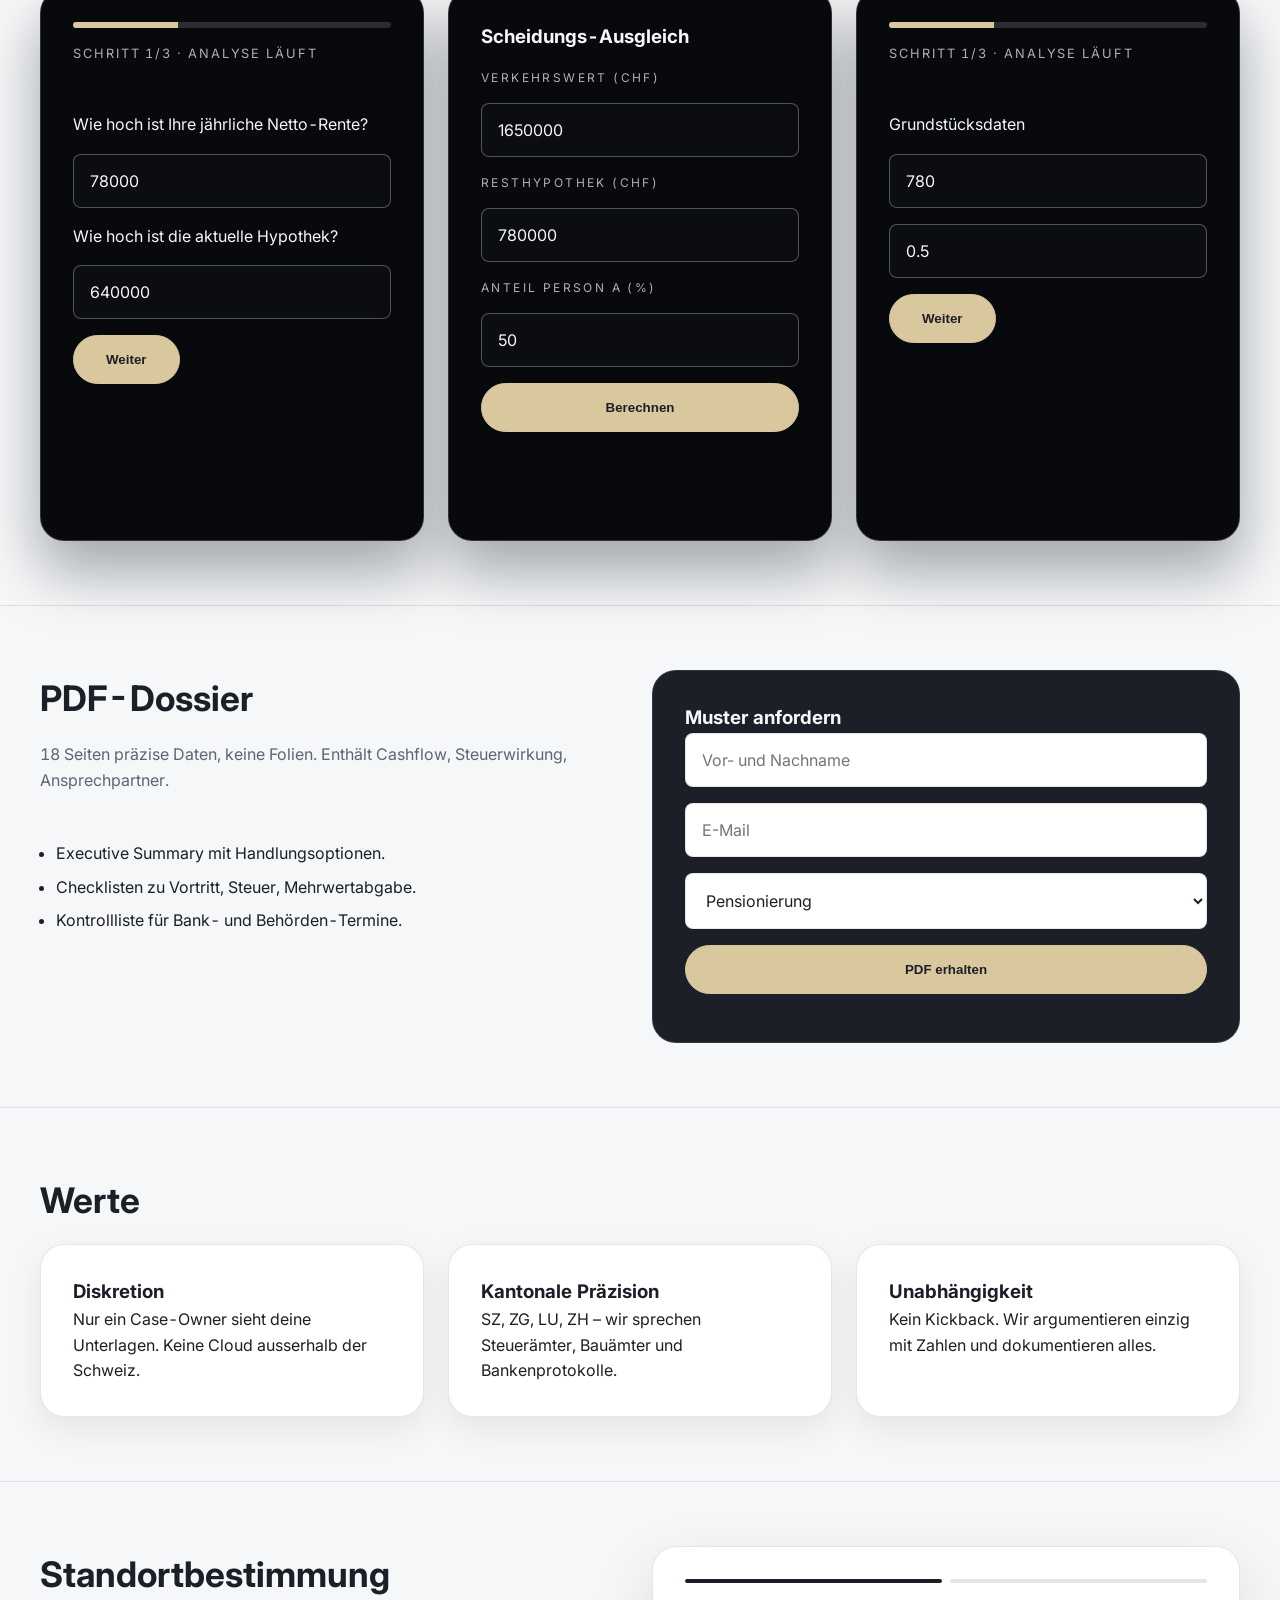
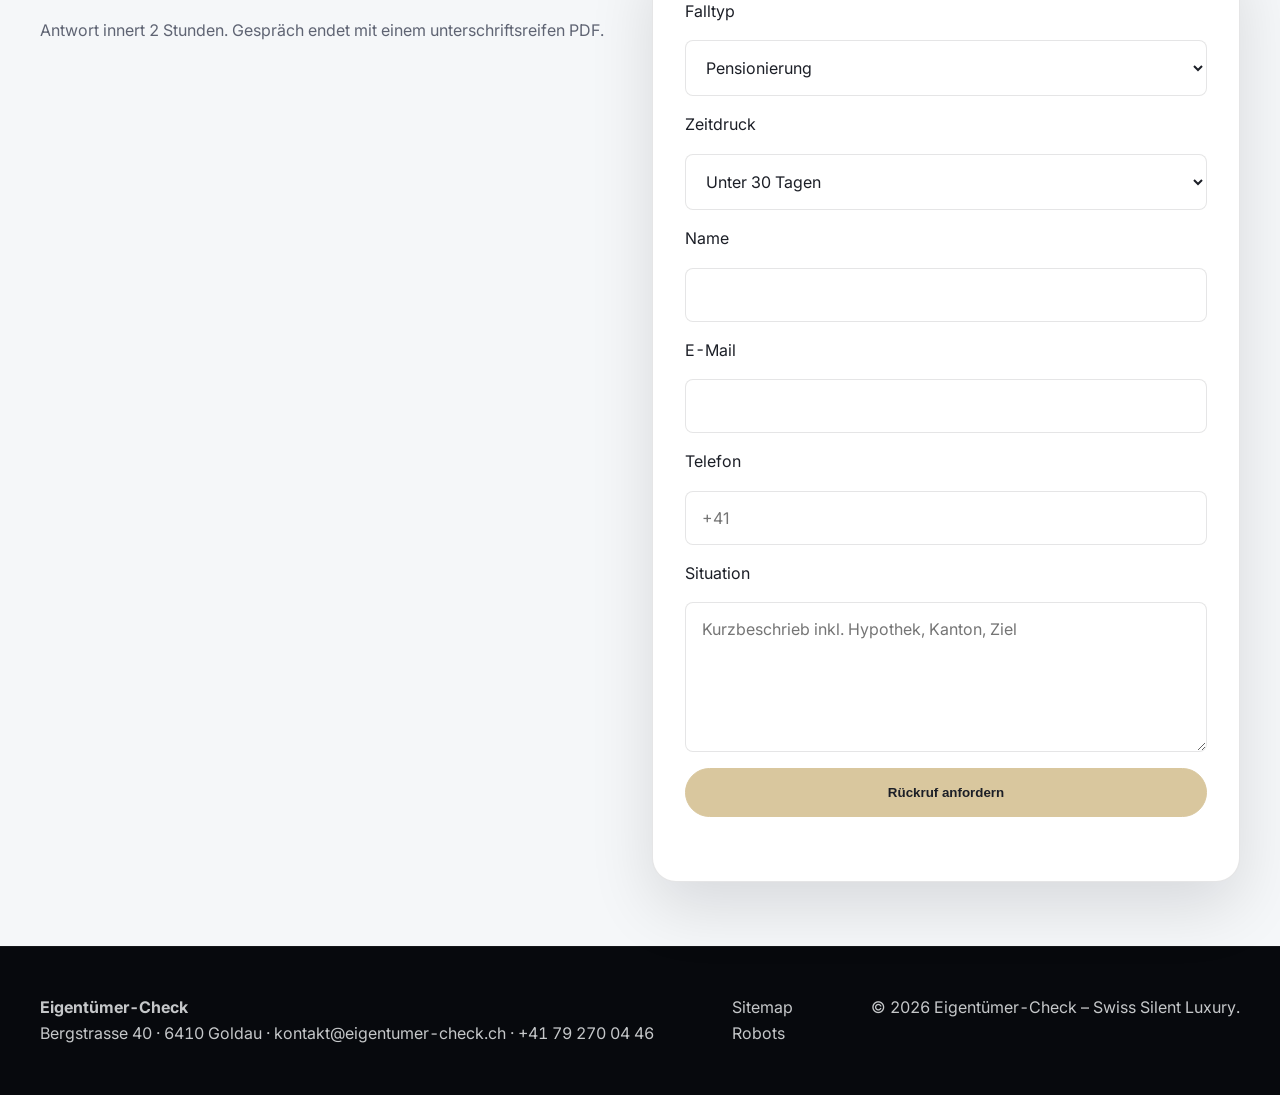
==== commit b595494e: "feat: seo strategy, trust schema, and print styles" ====
--- a/index.html
+++ b/index.html
@@ -9,6 +9,7 @@
   <link rel="preconnect" href="https://fonts.gstatic.com" crossorigin>
   <link href="https://fonts.googleapis.com/css2?family=Inter:wght@400;500;600&family=Space+Grotesk:wght@500&display=swap" rel="stylesheet">
   <link rel="stylesheet" href="/styles/theme.css">
+  <link rel="stylesheet" href="/styles/print-dossier.css" media="print">
   <!-- Google Tag Manager -->
     <script>
     window.dataLayer = window.dataLayer || [];
@@ -267,8 +268,8 @@
         <div class="layout-grid">
           <div class="span-7 hero-copy">
             <p class="eyebrow">PRÄZISION · DISKRETION</p>
-            <h1>Wir bauen Entscheide, keine Kampagnen.</h1>
-            <p>Eigentümer-Check liefert Tragbarkeit, Scheidung, Erbschaft und Verdichtung mit der Ruhe eines Zürcher Private Banking Floors. Präzise Analysen, saubere Dossiers, keine lauten Versprechen.</p>
+            <h1>Diskrete Expertise für Ihre Immobilien-Strategie.</h1>
+            <p>Präzise Analysen für Pensionierung, Scheidung, Erbschaft und Baupotenzial in der Zentralschweiz. Wir agieren wie eine Privatbank – unabhängig, streng vertraulich, immer evidenzbasiert.</p>
             <div class="hero-cta">
               <a class="btn btn-primary" href="#kontakt">Standortbestimmung</a>
               <a class="btn btn-secondary" href="#interactive">Instrumente</a>
@@ -652,5 +653,37 @@
       });
     }
   </script>
+
+  <script type="application/ld+json">
+  {
+    "@context": "https://schema.org",
+    "@graph": [
+      {
+        "@id": "#eigentuemer-check",
+        "@type": ["FinancialService","ProfessionalService"],
+        "name": "Eigentümer-Check",
+        "url": "https://www.eigentumer-check.ch/",
+        "areaServed": ["CH-SZ","CH-ZG","CH-LU","CH-ZH"],
+        "serviceType": ["Tragbarkeit Hypothek", "Hausverkauf bei Scheidung", "Erbengemeinschaft Coaching", "Verdichtungspotenzial"],
+        "founder": {"@id": "#lars-grepper"},
+        "contactPoint": {
+          "@type": "ContactPoint",
+          "contactType": "customer service",
+          "email": "kontakt@eigentumer-check.ch",
+          "telephone": "+41792700446",
+          "areaServed": "CH"
+        }
+      },
+      {
+        "@id": "#lars-grepper",
+        "@type": "Person",
+        "name": "Lars Grepper",
+        "jobTitle": "Immobilienexperte",
+        "worksFor": {"@id": "#eigentuemer-check"},
+        "knowsAbout": ["Tragbarkeit Hypothek Rentner Schweiz","Hausverkauf bei Scheidung Ablauf","Immobilie erben Erbengemeinschaft","Ausnützungsziffer erhöhen"]
+      }
+    ]
+  }
+  </script>
 </body>
 </html>
--- a/styles/theme.css
+++ b/styles/theme.css
@@ -25,13 +25,13 @@
 
 /* Layout */
 .announcement{text-align:center;padding:var(--space-xs);border-bottom:1px solid rgba(255,255,255,0.08);letter-spacing:0.25em;font-size:0.75rem;color:rgba(245,247,249,0.8);}
-header{padding-block:var(--space-xl);background:radial-gradient(circle at 18% 20%,rgba(217,199,158,0.12),transparent 55%),linear-gradient(135deg,var(--onyx-soft),var(--deep-onyx));border-bottom:1px solid rgba(255,255,255,0.04);}
+header{padding:var(--space-xl) 0 var(--space-l);background:radial-gradient(circle at 18% 20%,rgba(217,199,158,0.12),transparent 55%),linear-gradient(135deg,var(--onyx-soft),var(--deep-onyx));border-bottom:1px solid rgba(255,255,255,0.04);}
 .container{width:min(1200px,100% - 2*var(--space-l));margin:0 auto;}
 nav{display:flex;flex-wrap:wrap;align-items:center;justify-content:space-between;gap:var(--space-s);padding-bottom:var(--space-m);border-bottom:1px solid rgba(255,255,255,0.08);}
 .logo{font-family:'Space Grotesk',sans-serif;letter-spacing:0.3em;font-size:0.8rem;text-transform:uppercase;}
 nav ul{list-style:none;display:flex;flex-wrap:wrap;gap:var(--space-s);font-size:0.9rem;color:rgba(245,247,249,0.75);}
 
-main{background:var(--frost);color:var(--graphite);border-radius:32px 32px 0 0;margin-top:-32px;}
+main{background:var(--frost);color:var(--graphite);border-radius:32px 32px 0 0;margin-top:calc(-1 * var(--space-l));}
 .section{padding-block:var(--space-xxl);}
 .section + .section{border-top:1px solid var(--border-light);}
 
@@ -45,7 +45,7 @@
 @media(max-width:960px){.span-8,.span-7,.span-6,.span-5,.span-4{grid-column:span 12;}}
 
 /* Typography */
-h1{font-size:clamp(2.5rem,4vw,3.8rem);line-height:1.1;color:var(--frost);}
+h1{font-size:clamp(2.5rem,4vw,3.8rem);line-height:1.1;color:var(--deep-onyx);}
 h2.section-title{font-size:2.2rem;margin-bottom:var(--space-s);color:var(--graphite);}
 p.section-subtitle{color:var(--text-muted);margin-bottom:var(--space-xl);max-width:640px;}
 .eyebrow{letter-spacing:0.35em;text-transform:uppercase;font-size:0.75rem;color:rgba(245,247,249,0.6);margin-bottom:var(--space-s);}
@@ -55,12 +55,13 @@
 
 /* Buttons */
 .btn{display:inline-flex;align-items:center;justify-content:center;padding:var(--space-s) var(--space-l);border-radius:999px;border:1px solid transparent;font-weight:600;transition:transform .2s ease;color:inherit;}
-.btn-primary{background:var(--champagne);color:var(--deep-onyx);border-color:var(--champagne);}
+.btn-primary{background:var(--champagne);color:var(--graphite);border-color:var(--champagne);}
 .btn-secondary{border-color:rgba(255,255,255,0.35);color:var(--frost);}
 .btn:hover{transform:translateY(-2px);}
 
 /* Hero */
-.hero-copy p{color:rgba(245,247,249,0.8);}
+.hero-copy h1{color:var(--deep-onyx);}
+.hero-copy p{color:var(--text-muted);}
 .hero-panel{background:rgba(255,255,255,0.02);border:1px solid rgba(255,255,255,0.12);border-radius:var(--space-m);padding:var(--space-l);display:grid;gap:var(--space-s);}
 .metric{display:flex;justify-content:space-between;align-items:center;font-size:0.95rem;color:rgba(245,247,249,0.8);}
 .metric strong{font-family:'Space Grotesk',sans-serif;font-size:2rem;color:var(--champagne);}
--- a/styles/print-dossier.css
+++ b/styles/print-dossier.css
@@ -0,0 +1,38 @@
+/* Print styles for Dossier exports */
+@media print {
+  body {
+    font-family: 'Inter', 'Times New Roman', serif;
+    color: #111218;
+    margin: 20mm;
+  }
+  header, footer, nav, .no-print { display: none !important; }
+  .dossier-cover {
+    text-align: center;
+    border-bottom: 1px solid #d9c79e;
+    margin-bottom: 20mm;
+    padding-bottom: 10mm;
+  }
+  .dossier-cover h1 {
+    font-size: 26pt;
+    letter-spacing: 2pt;
+  }
+  .dossier-section {
+    page-break-inside: avoid;
+    margin-bottom: 15mm;
+  }
+  .dossier-section h2 {
+    font-size: 16pt;
+    border-bottom: 1px solid #d9c79e;
+    margin-bottom: 6mm;
+  }
+  table {
+    width: 100%;
+    border-collapse: collapse;
+    margin-bottom: 10mm;
+  }
+  table th, table td {
+    border: 1px solid #cfd3db;
+    padding: 4mm;
+    font-size: 10pt;
+  }
+}
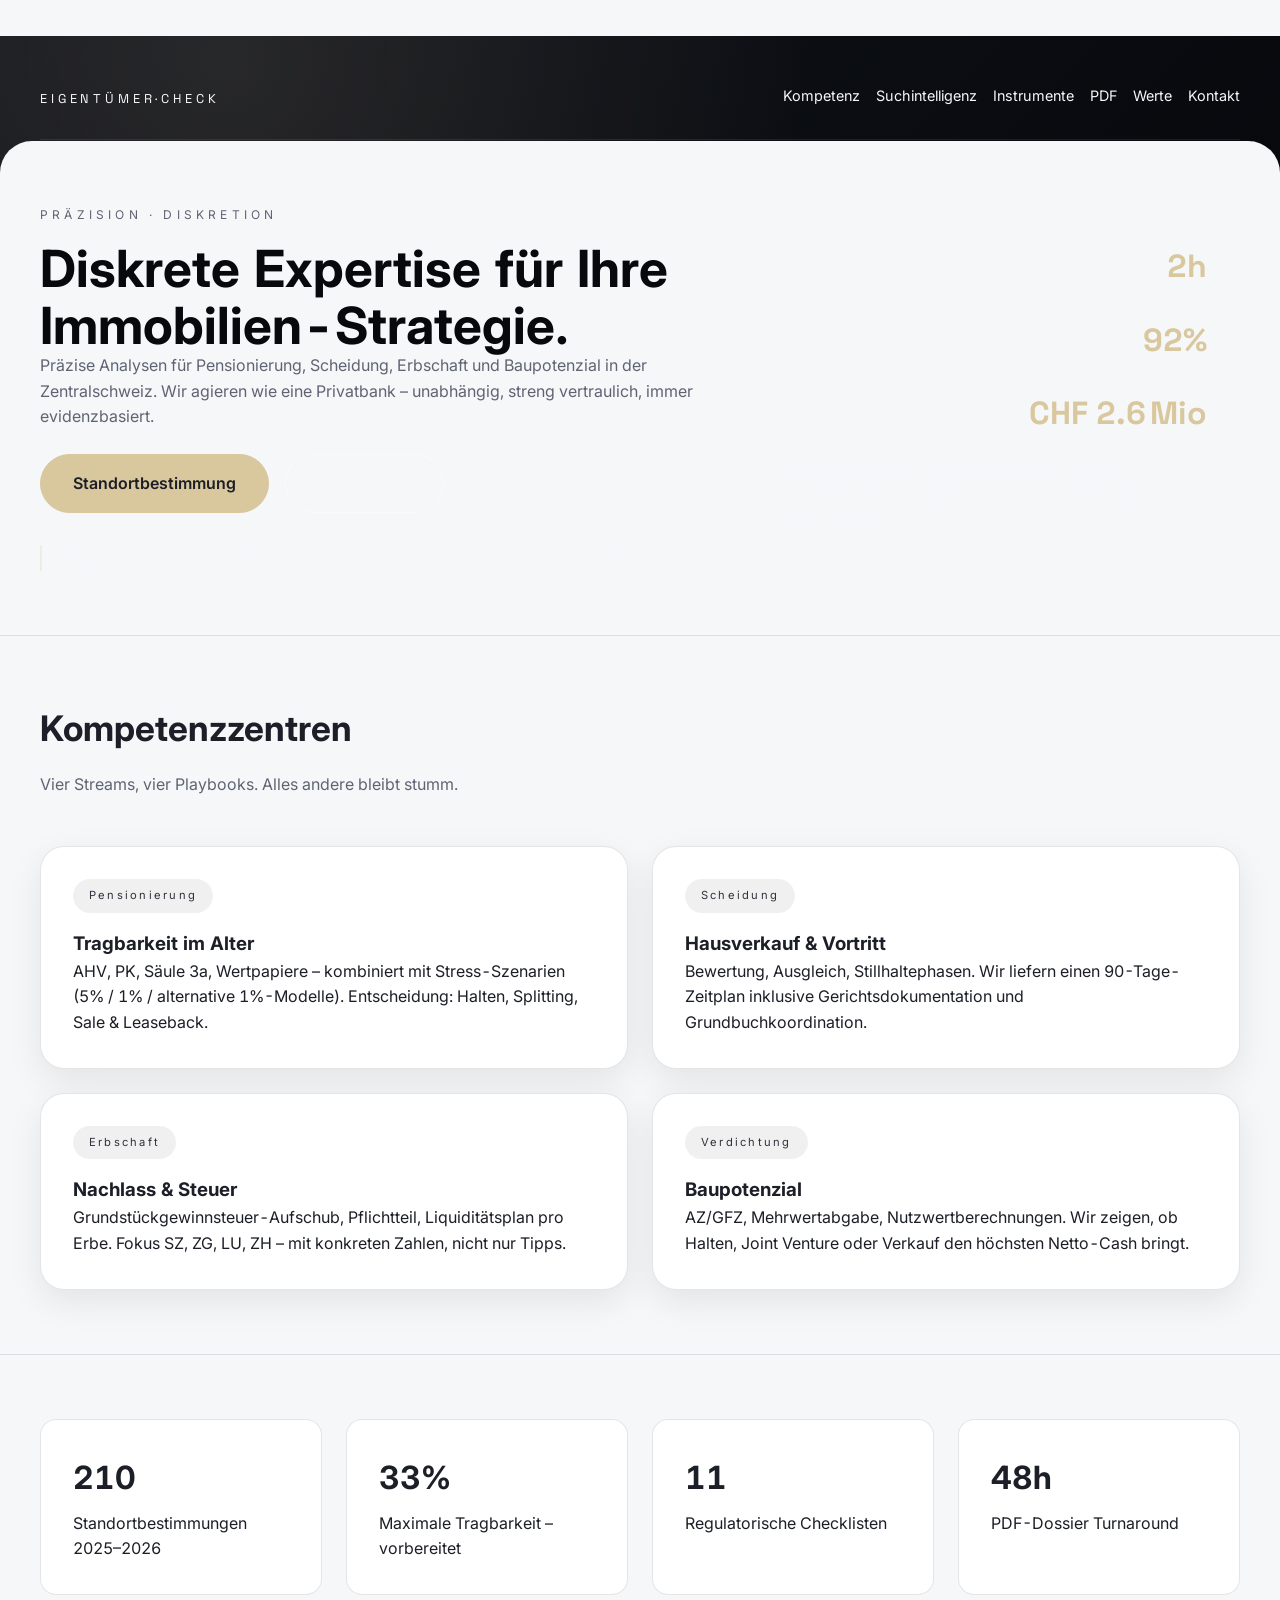
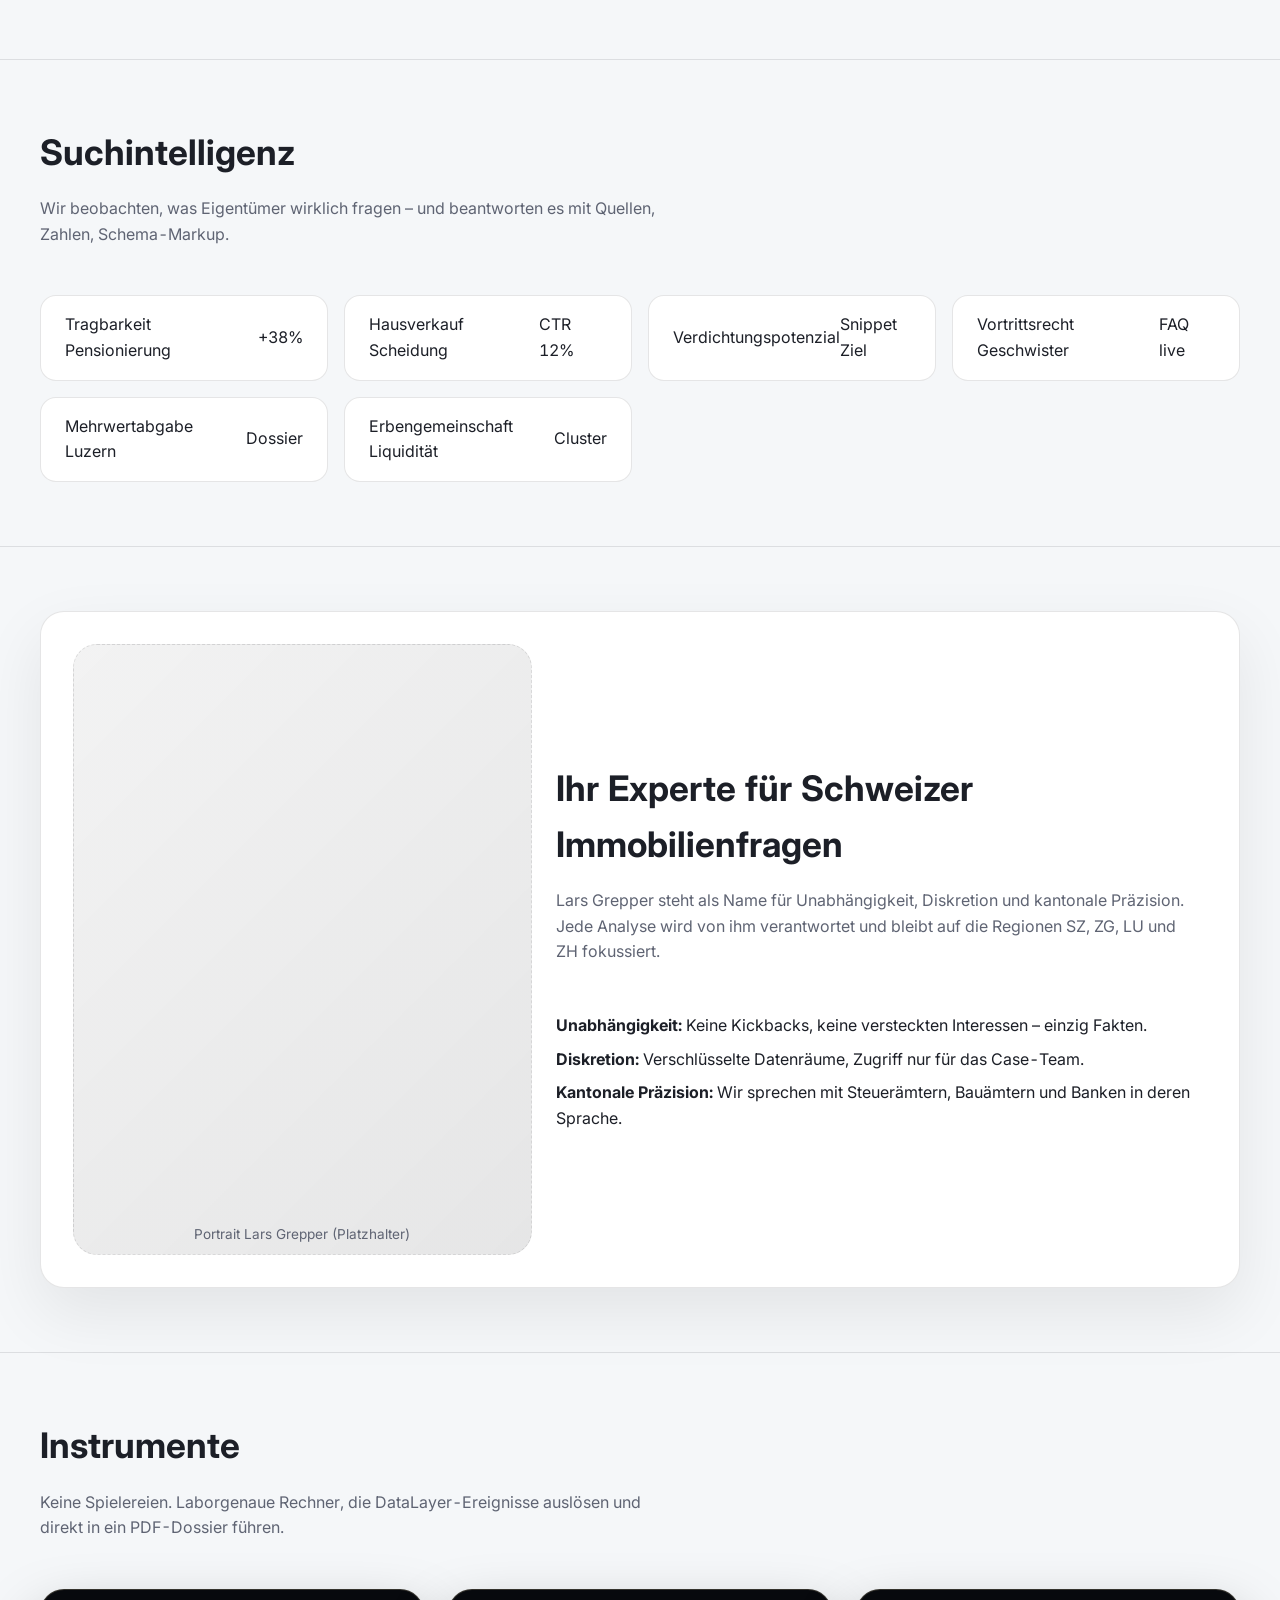
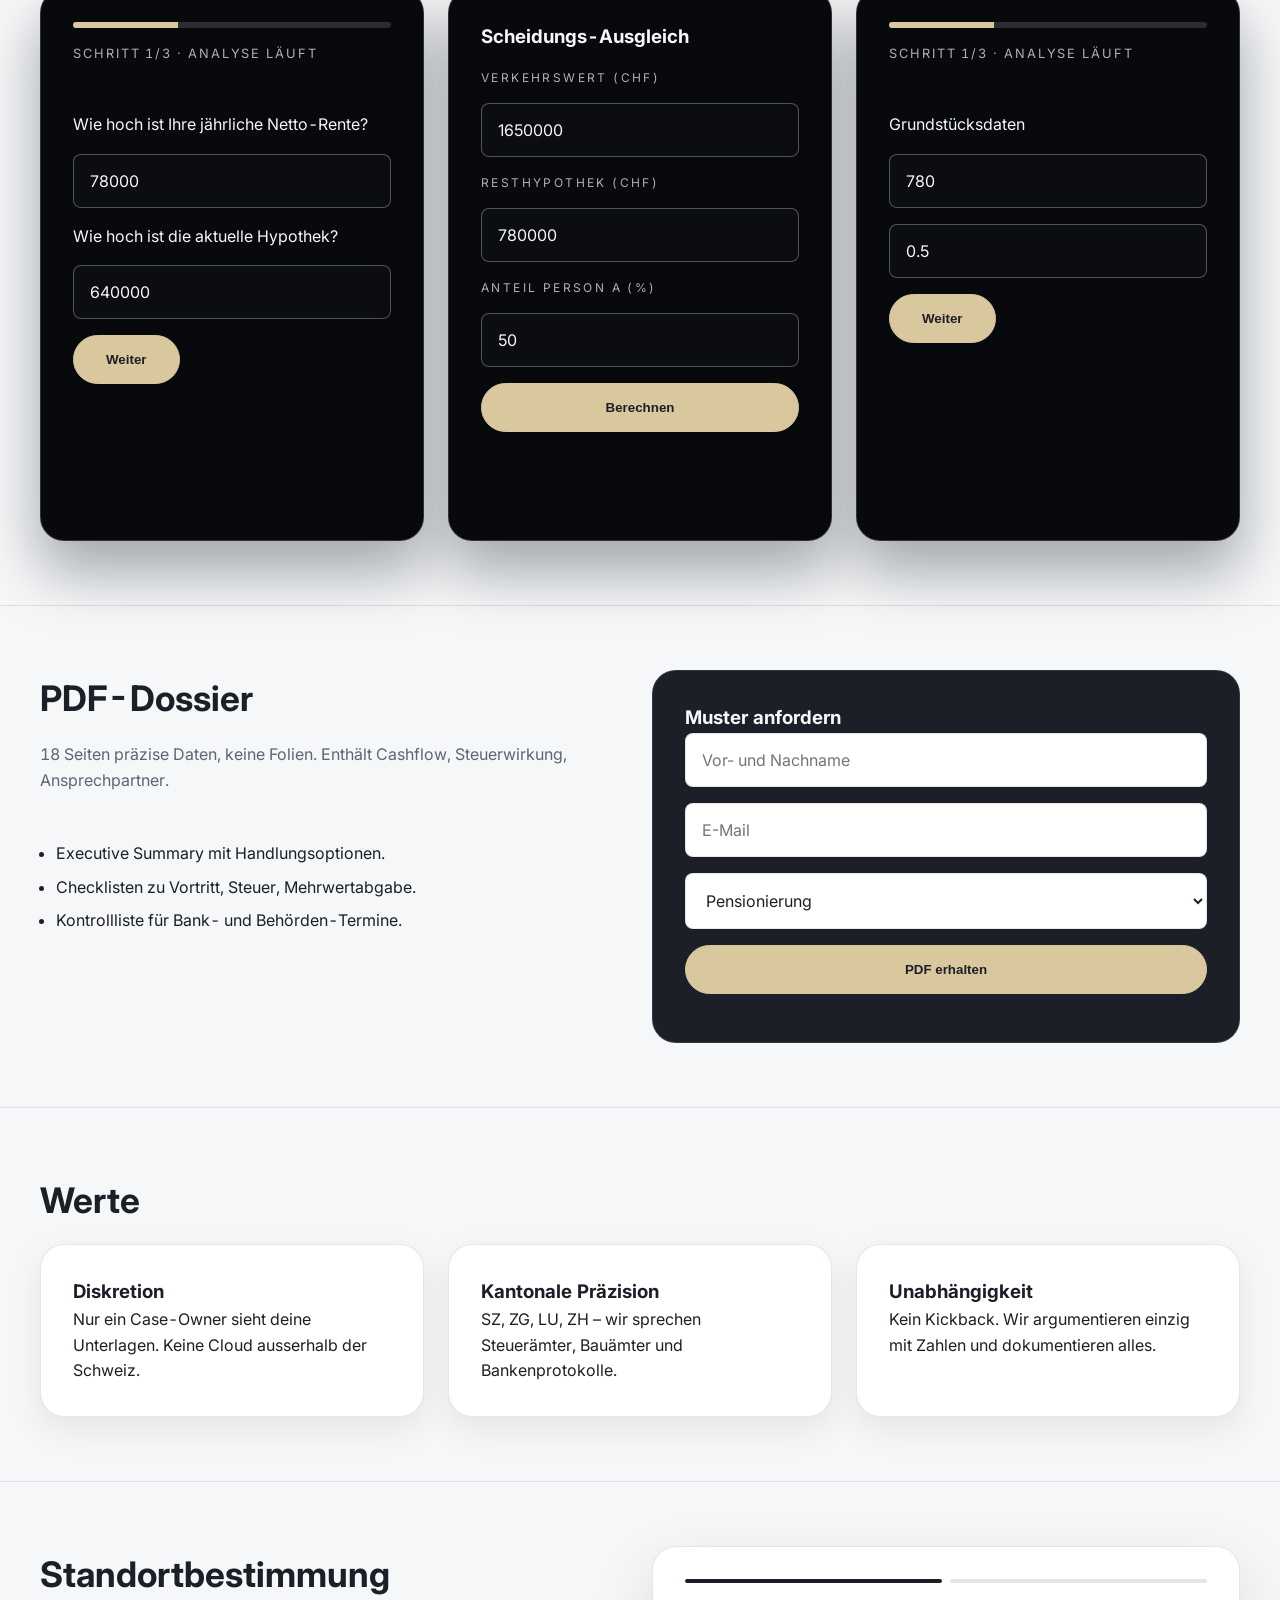
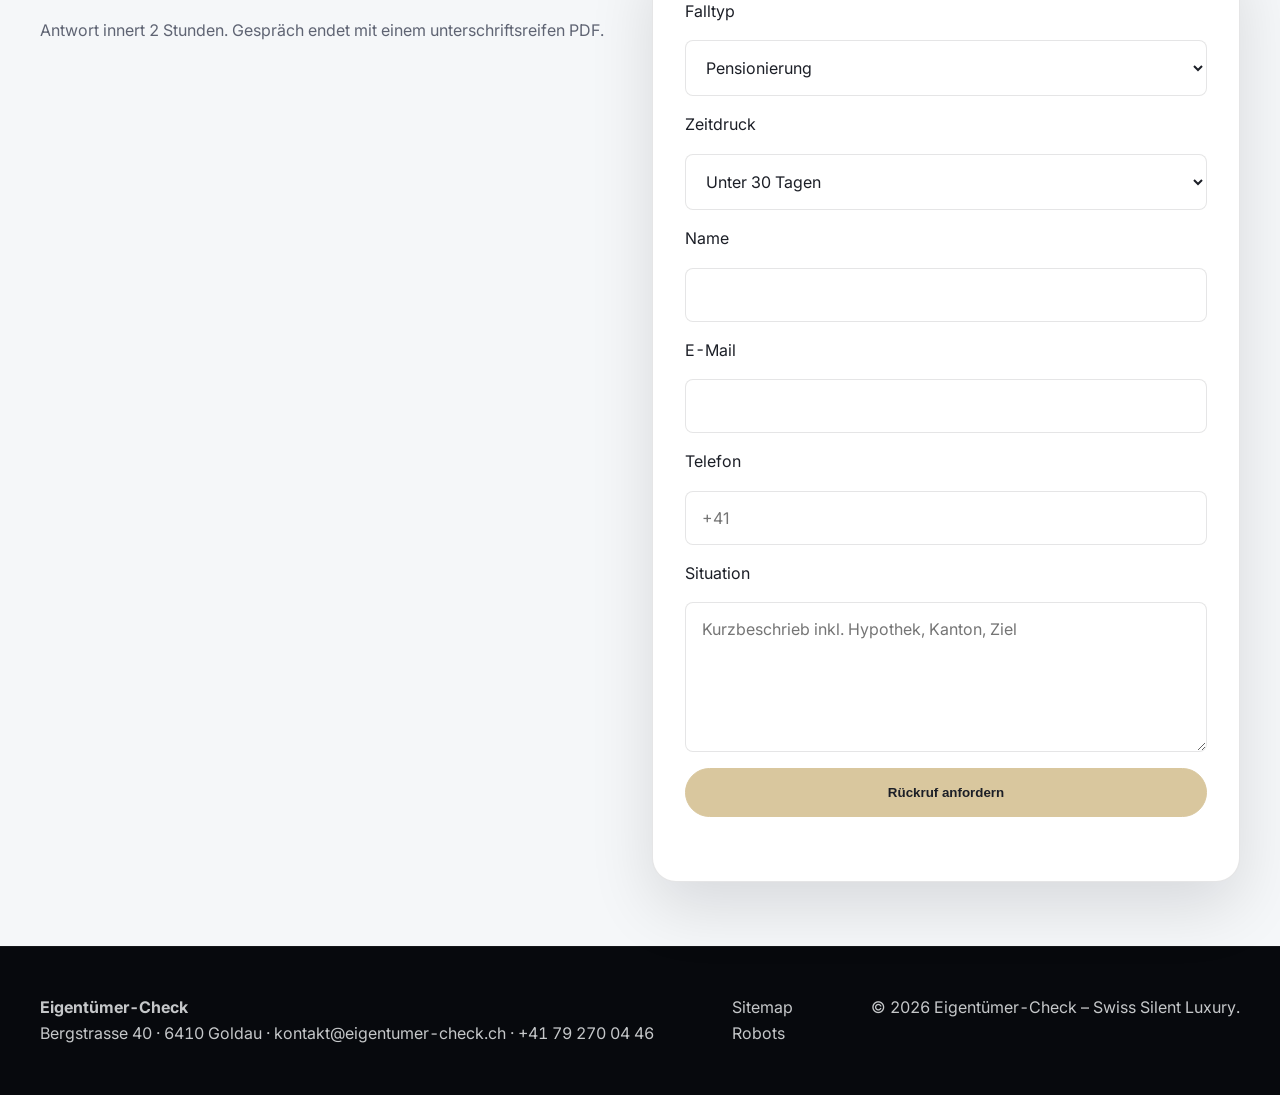
==== commit 05aea7c4: "fix: enforce contrast & spacing mandate" ====
--- a/index.html
+++ b/index.html
@@ -268,7 +268,7 @@
         <div class="layout-grid">
           <div class="span-7 hero-copy">
             <p class="eyebrow">PRÄZISION · DISKRETION</p>
-            <h1>Diskrete Expertise für Ihre Immobilien-Strategie.</h1>
+            <h1 class="text-onyx">Diskrete Expertise für Ihre Immobilien-Strategie.</h1>
             <p>Präzise Analysen für Pensionierung, Scheidung, Erbschaft und Baupotenzial in der Zentralschweiz. Wir agieren wie eine Privatbank – unabhängig, streng vertraulich, immer evidenzbasiert.</p>
             <div class="hero-cta">
               <a class="btn btn-primary" href="#kontakt">Standortbestimmung</a>
--- a/styles/theme.css
+++ b/styles/theme.css
@@ -1,12 +1,13 @@
 :root{
   font-family:'Inter',sans-serif;
   font-size:16px;
-  --space-xs:0.5rem;   /* 8px */
-  --space-s:1rem;      /* 16px */
-  --space-m:1.5rem;    /* 24px */
-  --space-l:2rem;      /* 32px */
-  --space-xl:3rem;     /* 48px */
-  --space-xxl:4rem;    /* 64px */
+  --unit:8px;
+  --space-xs:var(--unit);
+  --space-s:calc(var(--unit)*2);
+  --space-m:calc(var(--unit)*3);
+  --space-l:calc(var(--unit)*4);
+  --space-xl:calc(var(--unit)*6);
+  --space-xxl:calc(var(--unit)*8);
   --deep-onyx:#07090d;
   --onyx-soft:#11141c;
   --frost:#f5f7f9;
@@ -19,13 +20,13 @@
   --border-light:rgba(7,9,13,0.1);
 }
 *{box-sizing:border-box;margin:0;padding:0;}
-body{background:var(--deep-onyx);color:var(--frost);line-height:1.6;font-feature-settings:"tnum" on;}
+body{color:#07090d !important;background-color:#f5f7f9 !important;line-height:1.6;font-feature-settings:'tnum' on;}
 img{max-width:100%;display:block;}
 a{text-decoration:none;color:inherit;}
 
 /* Layout */
 .announcement{text-align:center;padding:var(--space-xs);border-bottom:1px solid rgba(255,255,255,0.08);letter-spacing:0.25em;font-size:0.75rem;color:rgba(245,247,249,0.8);}
-header{padding:var(--space-xl) 0 var(--space-l);background:radial-gradient(circle at 18% 20%,rgba(217,199,158,0.12),transparent 55%),linear-gradient(135deg,var(--onyx-soft),var(--deep-onyx));border-bottom:1px solid rgba(255,255,255,0.04);}
+header{padding:var(--space-xl) 0 var(--space-l);color:var(--frost);background:radial-gradient(circle at 18% 20%,rgba(217,199,158,0.12),transparent 55%),linear-gradient(135deg,var(--onyx-soft),var(--deep-onyx));border-bottom:1px solid rgba(255,255,255,0.04);}
 .container{width:min(1200px,100% - 2*var(--space-l));margin:0 auto;}
 nav{display:flex;flex-wrap:wrap;align-items:center;justify-content:space-between;gap:var(--space-s);padding-bottom:var(--space-m);border-bottom:1px solid rgba(255,255,255,0.08);}
 .logo{font-family:'Space Grotesk',sans-serif;letter-spacing:0.3em;font-size:0.8rem;text-transform:uppercase;}
@@ -109,6 +110,7 @@
 /* Utilities */
 .hero-cta{display:flex;flex-wrap:wrap;gap:var(--space-s);margin-top:var(--space-m);} 
 ul.clean{margin-left:0;list-style:none;}
+.text-onyx{color:#07090d !important;}
 
 @media(max-width:720px){
   .container{width:calc(100% - 2*var(--space-m));}
@@ -125,6 +127,9 @@
 .flow-step{display:none;}
 .flow-step.active{display:flex;flex-direction:column;gap:var(--space-s);}
 .flow-buttons{display:flex;gap:var(--space-s);flex-wrap:wrap;}
+.flow-result{min-height:var(--space-l);}
 .flow-message{font-size:0.9rem;color:rgba(245,247,249,0.8);}
 ul.clean{list-style:none;margin-left:0;padding-left:0;color:var(--graphite);} 
 ul.clean li{margin-bottom:var(--space-xs);} 
+
+header h1, header h2, header p, header a, header span, header li{color:var(--frost);}
